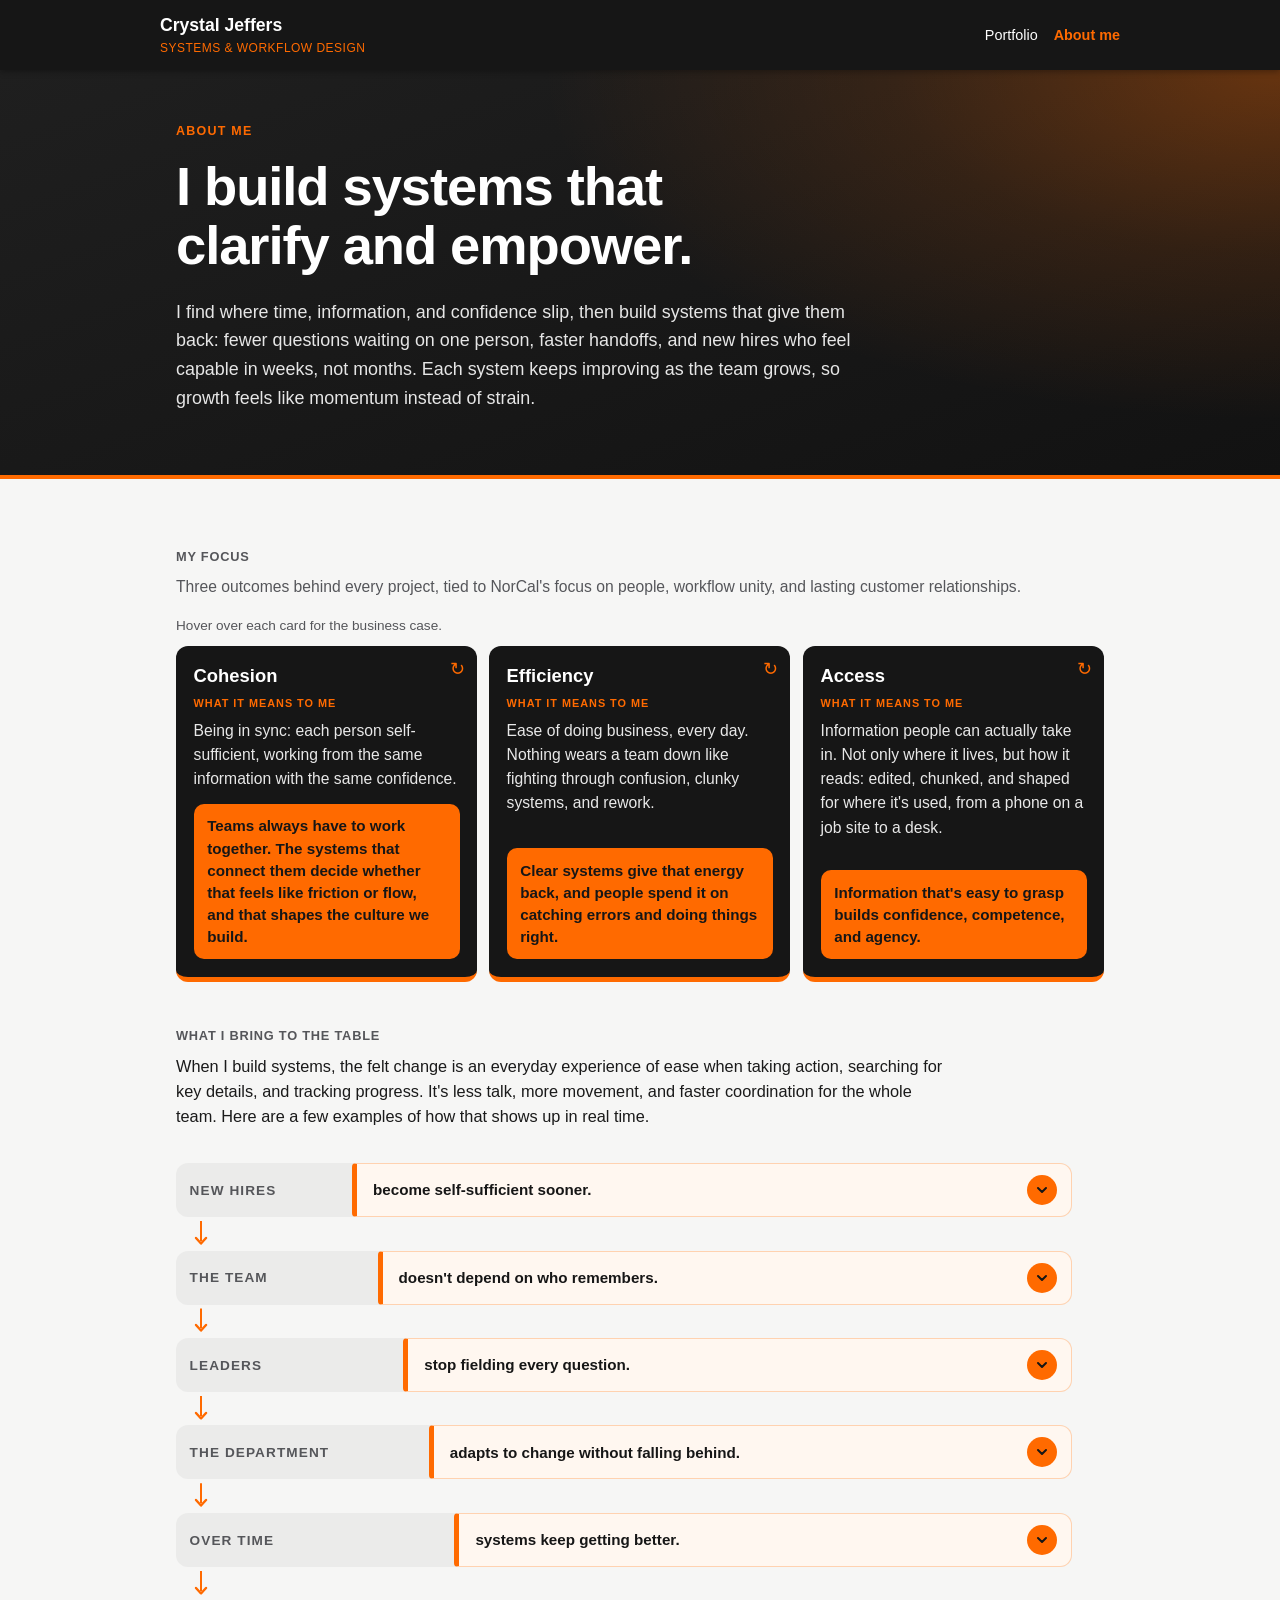
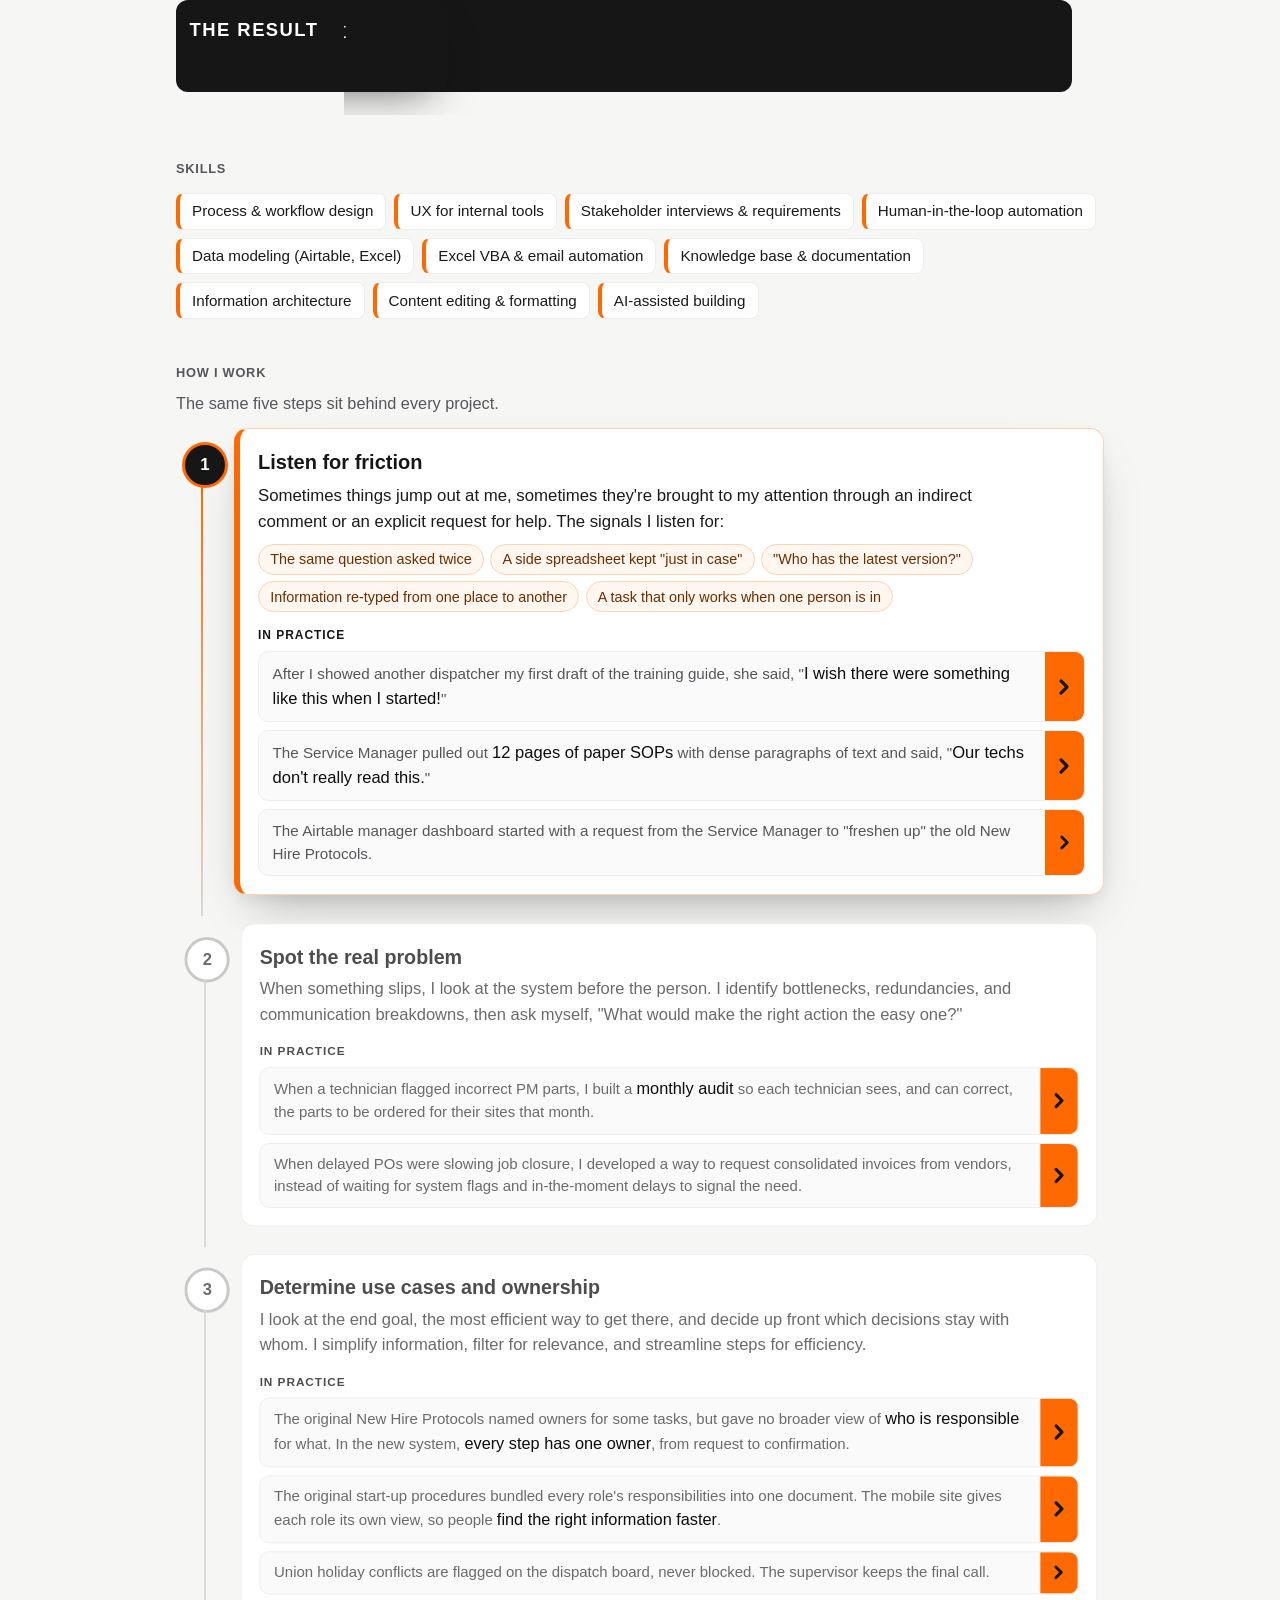
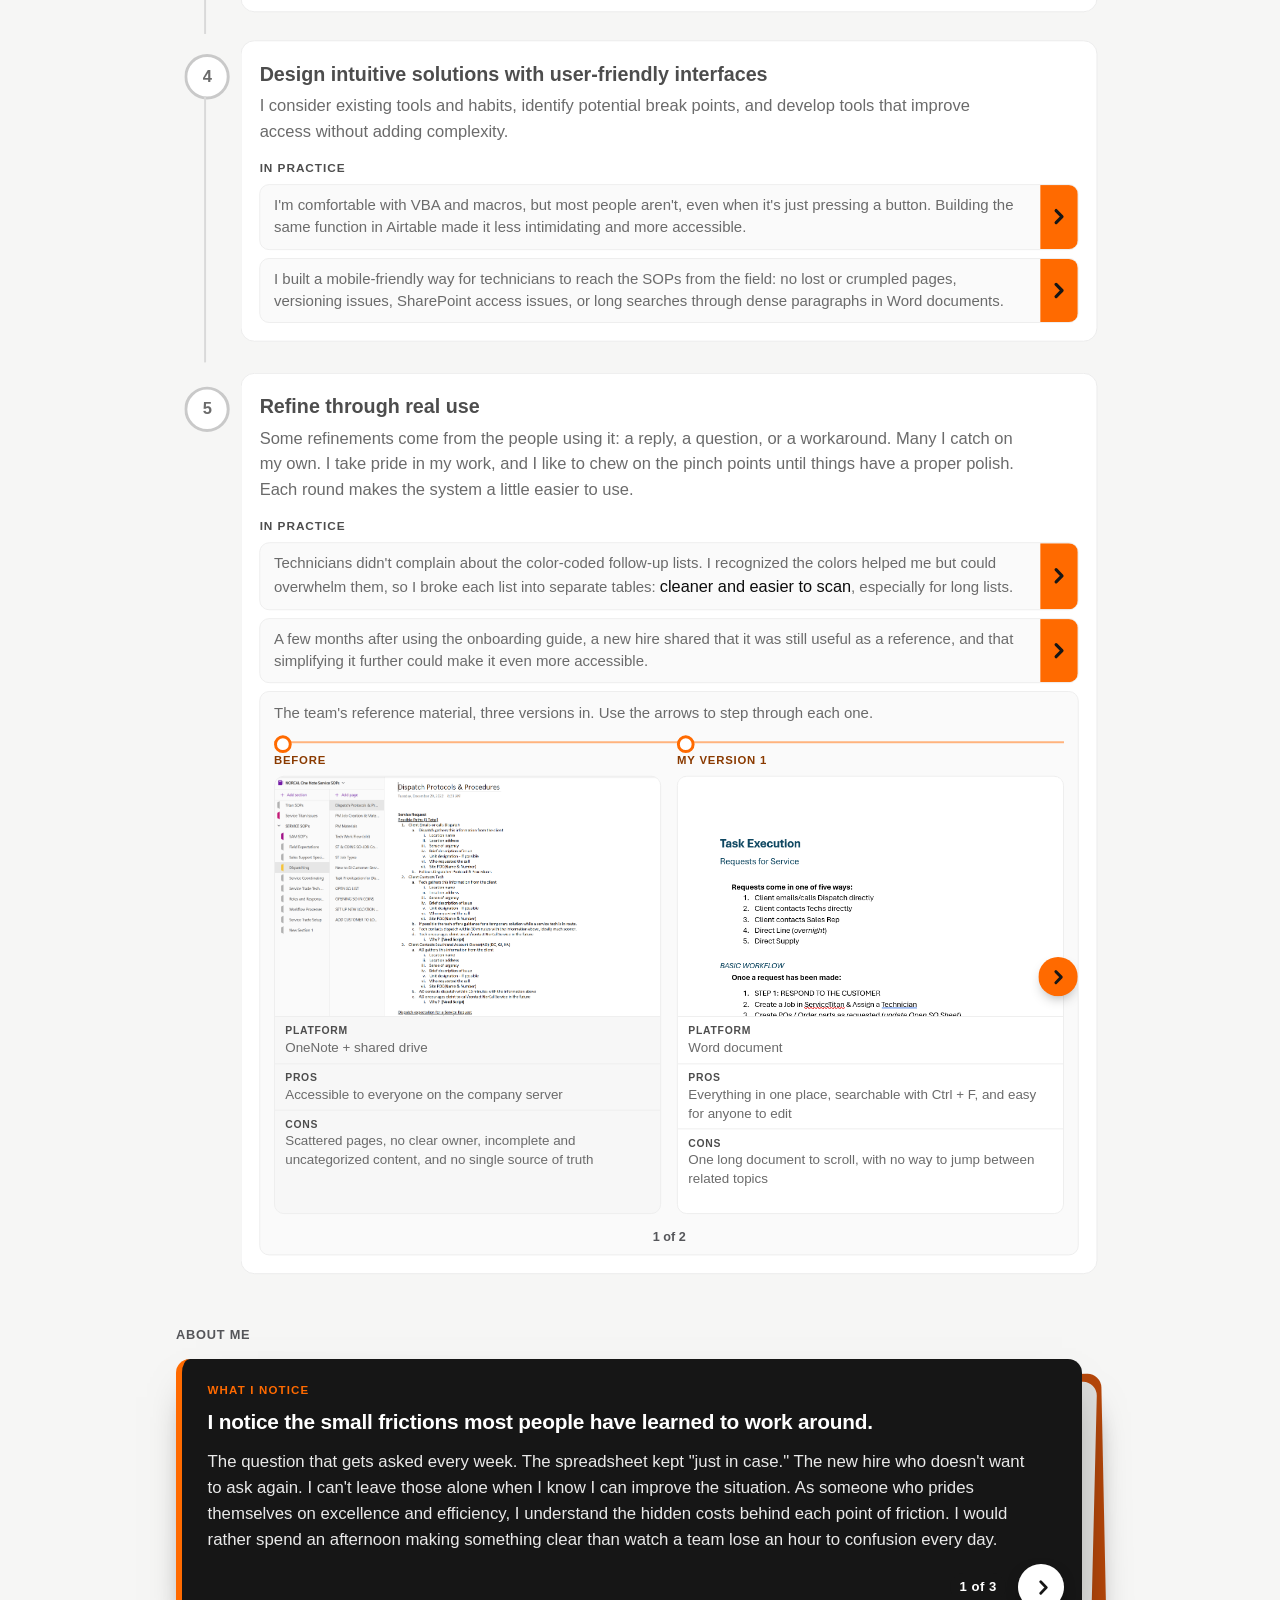
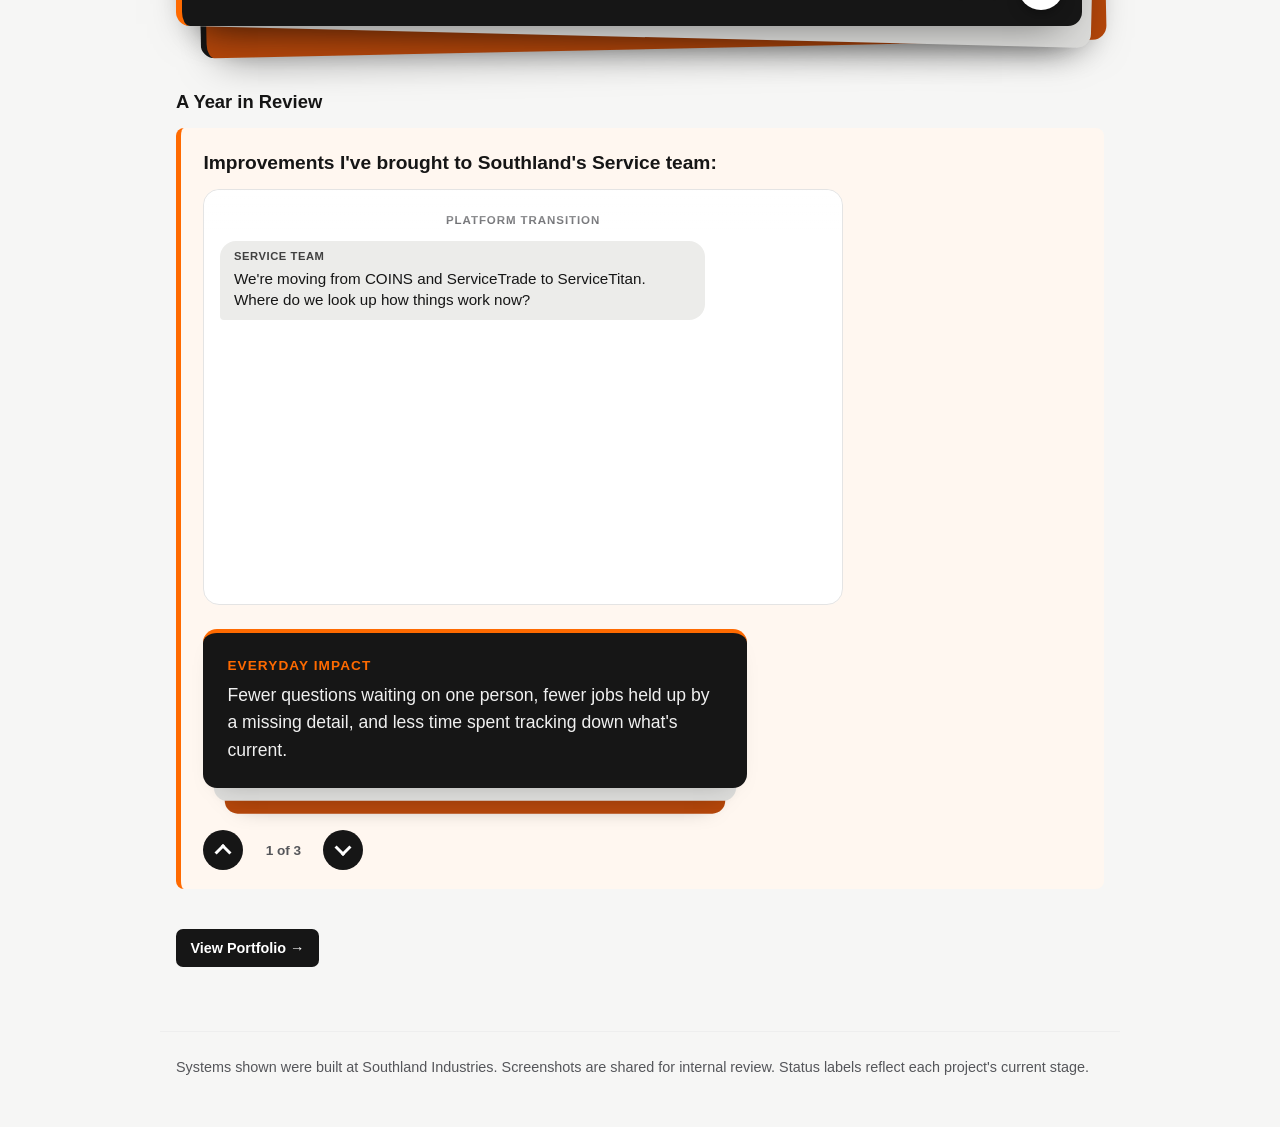
==== about.html @ 7cadb06c "Add files via upload" ====
<!DOCTYPE html>
<html lang="en">
<head>
<meta charset="UTF-8">
<meta name="robots" content="noindex, nofollow">
<meta name="viewport" content="width=device-width, initial-scale=1.0">
<title>About · Crystal Jeffers</title>
<meta name="description" content="Crystal Jeffers builds systems that clarify and empower: finding where time, information, and confidence slip, then developing and refining the fix.">
<link rel="stylesheet" href="assets/style.css?v=18">
<script>
  document.documentElement.classList.add("js");
  /* Set up the My Focus fly-in before first paint. Safety net: if anything
     goes wrong, the cards are revealed after 4 seconds regardless. */
  (function () {
    var calm = window.matchMedia && window.matchMedia("(prefers-reduced-motion: reduce)").matches;
    if (!("IntersectionObserver" in window) || calm) return;
    document.documentElement.classList.add("anim-ready");
    setTimeout(function () {
      var items = document.querySelectorAll(".pillars li, .ripple-result");
      for (var i = 0; i < items.length; i++) items[i].classList.add("flown");
    }, 4000);
  })();
</script>
</head>
<body>

<header class="sticky">
  <div class="top-row">
    <div>
      <h1><a class="home-link" href="index.html">Crystal Jeffers</a></h1>
      <span class="role-tag">Systems &amp; workflow design</span>
    </div>
    <nav aria-label="Site">
      <a href="index.html">Portfolio</a>
      <a href="about.html" aria-current="page">About me</a>
    </nav>
  </div>
</header>

<section class="hero-banner hero-short">
  <div class="hero-inner">
    <p class="kicker">About me</p>
    <h2>I build systems that clarify and empower.</h2>
    <p>I find where time, information, and confidence slip, then build systems that give them back: fewer questions waiting on one person, faster handoffs, and new hires who feel capable in weeks, not months. Each system keeps improving as the team grows, so growth feels like momentum instead of strain.</p>
  </div>
</section>

<!-- ===================== SECTION NAV (wide screens) =====================
     site.js marks the section in view with aria-current. -->
<nav class="side-nav" aria-label="On this page">
  <p class="side-nav-title">On this page</p>
  <ol>
    <li><a href="#focus">My Focus</a></li>
    <li><a href="#bring">What I Bring</a></li>
    <li><a href="#skills">Skills</a></li>
    <li><a href="#approach">How I Work</a></li>
    <li><a href="#about">About Me</a></li>
  </ol>
</nav>

<main>

  <!-- ===================== MY FOCUS: flip cards =====================
       Front: what the word means to me, with the second thought in an
       orange bubble. Back: the business case, with the returns as chips. -->
  <section class="page-section" id="focus" aria-labelledby="focus-label">
  <p class="section-label" id="focus-label">My Focus</p>
  <p class="section-intro intro-full">Three outcomes behind every project, tied to NorCal's focus on people, workflow unity, and lasting customer relationships.</p>
  <p class="flip-hint"><span class="hint-hover">Hover over each card for the business case.</span><span class="hint-touch">Tap each card for the business case.</span></p>
  <ul class="pillars">
    <li style="--i:0"><button type="button" class="flip" aria-pressed="false">
      <span class="flip-inner">
        <span class="face front"><strong>Cohesion</strong><span class="face-label">What it means to me</span><span class="face-text">Being in sync: each person self-sufficient, working from the same information with the same confidence.</span><span class="face-callout">Teams always have to work together. The systems that connect them decide whether that feels like friction or flow, and that shapes the culture we build.</span><span class="flip-cue" aria-hidden="true">&#8635;</span></span>
        <span class="face back"><span class="back-lead">With good cohesion&hellip;</span><span class="face-text">hand-offs land the first time. Jobs close with less follow-up, people trust the information they're handed, and leaders see status without chasing it.</span><span class="return-label">The return</span><span class="return-chips"><span>Fewer repeat visits</span><span>Faster close-out and billing</span><span>Teams that pull in the same direction</span></span></span>
      </span></button></li>
    <li style="--i:1"><button type="button" class="flip" aria-pressed="false">
      <span class="flip-inner">
        <span class="face front"><strong>Efficiency</strong><span class="face-label">What it means to me</span><span class="face-text">Ease of doing business, every day. Nothing wears a team down like fighting through confusion, clunky systems, and rework.</span><span class="face-callout">Clear systems give that energy back, and people spend it on catching errors and doing things right.</span><span class="flip-cue" aria-hidden="true">&#8635;</span></span>
        <span class="face back"><span class="back-lead">With good efficiency&hellip;</span><span class="face-text">people start the day with clear work instead of a search for it. The energy saved goes to spotting errors and fixing them when something looks off, before they turn into rework.</span><span class="return-label">The return</span><span class="return-chips"><span>Less rework</span><span>Lower cost per job</span><span>Capacity that grows faster than headcount</span></span></span>
      </span></button></li>
    <li style="--i:2"><button type="button" class="flip" aria-pressed="false">
      <span class="flip-inner">
        <span class="face front"><strong>Access</strong><span class="face-label">What it means to me</span><span class="face-text">Information people can actually take in. Not only where it lives, but how it reads: edited, chunked, and shaped for where it's used, from a phone on a job site to a desk.</span><span class="face-callout">Information that's easy to grasp builds confidence, competence, and agency.</span><span class="flip-cue" aria-hidden="true">&#8635;</span></span>
        <span class="face back"><span class="back-lead">With good access&hellip;</span><span class="face-text">people become self-sufficient sooner and stay longer. They know where to find the answers. Procedures and expectations are clear from day one, and knowledge stays with the company when people move roles.</span><span class="return-label">The return</span><span class="return-chips"><span>Shorter ramp-up</span><span>Less rework</span><span>A protected investment in every hire</span></span></span>
      </span></button></li>
  </ul>
  </section>

  <!-- ===================== WHAT I BRING: a ripple, top to bottom =====================
       Titles sit in a left column joined by straight arrows; the bubbles step
       to the right. "The result" drops in when it scrolls into view. -->
  <section class="page-section" id="bring" aria-labelledby="bring-label">
  <p class="section-label" id="bring-label">What I bring to the table</p>
  <p class="section-intro bring-intro">When I build systems, the felt change is an everyday experience of ease when taking action, searching for key details, and tracking progress. It's less talk, more movement, and faster coordination for the whole team. Here are a few examples of how that shows up in real time.</p>
  <ol class="ripple">
    <li style="--step:0">
      <span class="ripple-tag">New hires</span>
      <details class="bring-item">
        <summary><span>become self-sufficient sooner.</span></summary>
        <p>Guides and checklists introduce workflows through a natural progression with intuitive scaffolding, so new hires build confidence on their own instead of pulling experienced teammates off the job for every question.</p>
      </details>
    </li>
    <li style="--step:1">
      <span class="ripple-tag">The team</span>
      <details class="bring-item">
        <summary><span>doesn't depend on who remembers.</span></summary>
        <p>The process lives in the system, not in one person's head, so a vacation, a promotion, or a departure doesn't stall jobs or customer commitments.</p>
      </details>
    </li>
    <li style="--step:2">
      <span class="ripple-tag">Leaders</span>
      <details class="bring-item">
        <summary><span>stop fielding every question.</span></summary>
        <p>Status, next steps, and answers reach people before they have to ask, so managers spend their time on decisions, customers, and growth instead of chasing updates.</p>
      </details>
    </li>
    <li style="--step:3">
      <span class="ripple-tag">The department</span>
      <details class="bring-item">
        <summary><span>adapts to change without falling behind.</span></summary>
        <p>When a platform or process shifts, the documentation and tools shift with it, so the team keeps its footing through rollouts, departures, and additions.</p>
      </details>
    </li>
    <li style="--step:4">
      <span class="ripple-tag">Over time</span>
      <details class="bring-item">
        <summary><span>systems keep getting better.</span></summary>
        <p>I don't hand off and walk away. Each system is watched in use and refined from what people actually do with it, so it improves as the team grows.</p>
      </details>
    </li>
    <li class="ripple-last" style="--step:5">
      <span class="ripple-tag">The result</span>
      <div class="result-slot">
      <div class="ripple-result">
        <p>Departments can take on more work without being outpaced by coordination load.</p>
      </div>
      </div>
    </li>
  </ol>
  </section>

  <!-- ===================== SKILLS ===================== -->
  <section class="page-section" id="skills" aria-labelledby="skills-label">
  <p class="section-label" id="skills-label">Skills</p>
  <ul class="chips chips-live" aria-label="Skills">
    <li>Process &amp; workflow design</li>
    <li>UX for internal tools</li>
    <li>Stakeholder interviews &amp; requirements</li>
    <li>Human-in-the-loop automation</li>
    <li>Data modeling (Airtable, Excel)</li>
    <li>Excel VBA &amp; email automation</li>
    <li>Knowledge base &amp; documentation</li>
    <li>Information architecture</li>
    <li>Content editing &amp; formatting</li>
    <li>AI-assisted building</li>
  </ul>
  </section>

  <!-- ===================== HOW I WORK: five steps, in focus as you scroll =====================
       An "In practice" link bubble: <a class="proof-link"> with the text in
       a <span class="proof-text"> and the chevron tab in <span class="proof-go">.
       Words in <span class="tw"> are set slightly larger and darker. -->
  <section class="page-section" id="approach" aria-labelledby="approach-label">
  <p class="section-label" id="approach-label">How I work</p>
  <p class="section-intro">The same five steps sit behind every project.</p>
  <ol class="process">
    <li>
      <span class="step-name">Listen for friction</span>
      <p>Sometimes things jump out at me, sometimes they're brought to my attention through an indirect comment or an explicit request for help. The signals I listen for:</p>
      <ul class="signals">
        <li>The same question asked twice</li>
        <li>A side spreadsheet kept "just in case"</li>
        <li>"Who has the latest version?"</li>
        <li>Information re-typed from one place to another</li>
        <li>A task that only works when one person is in</li>
      </ul>
      <p class="proof-label">In practice</p>
      <ul class="proofs">
        <li><a class="proof-link" href="https://crystal-jeffers.github.io/dispatch-hub/" target="_blank" rel="noopener"><span class="proof-text">After I showed another dispatcher my first draft of the training guide, she said, "<span class="tw">I wish there were something like this when I started!</span>"</span><span class="proof-go"><span class="proof-go-label">Full Details</span><span class="proof-chev" aria-hidden="true"></span></span></a></li>
        <li><a class="proof-link" href="https://crystal-jeffers.github.io/start-up-procedures/" target="_blank" rel="noopener"><span class="proof-text">The Service Manager pulled out <span class="tw">12 pages of paper SOPs</span> with dense paragraphs of text and said, "<span class="tw">Our techs don't really read this.</span>"</span><span class="proof-go"><span class="proof-go-label">Full Details</span><span class="proof-chev" aria-hidden="true"></span></span></a></li>
        <li><a class="proof-link" href="https://crystal-jeffers.github.io/onboarding/" target="_blank" rel="noopener"><span class="proof-text">The Airtable manager dashboard started with a request from the Service Manager to "freshen up" the old New Hire Protocols.</span><span class="proof-go"><span class="proof-go-label">Full Details</span><span class="proof-chev" aria-hidden="true"></span></span></a></li>
      </ul>
    </li>
    <li>
      <span class="step-name">Spot the real problem</span>
      <p>When something slips, I look at the system before the person. I identify bottlenecks, redundancies, and communication breakdowns, then ask myself, "What would make the right action the easy one?"</p>
      <p class="proof-label">In practice</p>
      <ul class="proofs">
        <li><a class="proof-link" href="index.html#pm-parts"><span class="proof-text">When a technician flagged incorrect PM parts, I built a <span class="tw">monthly audit</span> so each technician sees, and can correct, the parts to be ordered for their sites that month.</span><span class="proof-go"><span class="proof-go-label">Full Details</span><span class="proof-chev" aria-hidden="true"></span></span></a></li>
        <li><a class="proof-link" href="index.html#database"><span class="proof-text">When delayed POs were slowing job closure, I developed a way to request consolidated invoices from vendors, instead of waiting for system flags and in-the-moment delays to signal the need.</span><span class="proof-go"><span class="proof-go-label">Full Details</span><span class="proof-chev" aria-hidden="true"></span></span></a></li>
      </ul>
    </li>
    <li>
      <span class="step-name">Determine use cases and ownership</span>
      <p>I look at the end goal, the most efficient way to get there, and decide up front which decisions stay with whom. I simplify information, filter for relevance, and streamline steps for efficiency.</p>
      <p class="proof-label">In practice</p>
      <ul class="proofs">
        <li><a class="proof-link" href="https://crystal-jeffers.github.io/onboarding/" target="_blank" rel="noopener"><span class="proof-text">The original New Hire Protocols named owners for some tasks, but gave no broader view of <span class="tw">who is responsible</span> for what. In the new system, <span class="tw">every step has one owner</span>, from request to confirmation.</span><span class="proof-go"><span class="proof-go-label">Full Details</span><span class="proof-chev" aria-hidden="true"></span></span></a></li>
        <li><a class="proof-link" href="https://crystal-jeffers.github.io/start-up-procedures/" target="_blank" rel="noopener"><span class="proof-text">The original start-up procedures bundled every role's responsibilities into one document. The mobile site gives each role its own view, so people <span class="tw">find the right information faster</span>.</span><span class="proof-go"><span class="proof-go-label">Full Details</span><span class="proof-chev" aria-hidden="true"></span></span></a></li>
        <li><a class="proof-link" href="https://crystal-jeffers.github.io/start-up-procedures/supervisor.html" target="_blank" rel="noopener"><span class="proof-text">Union holiday conflicts are flagged on the dispatch board, never blocked. The supervisor keeps the final call.</span><span class="proof-go"><span class="proof-go-label">Full Details</span><span class="proof-chev" aria-hidden="true"></span></span></a></li>
      </ul>
    </li>
    <li>
      <span class="step-name">Design intuitive solutions with user-friendly interfaces</span>
      <p>I consider existing tools and habits, identify potential break points, and develop tools that improve access without adding complexity.</p>
      <p class="proof-label">In practice</p>
      <ul class="proofs">
        <li><a class="proof-link" href="https://crystal-jeffers.github.io/onboarding/guide.html?role=manager&amp;file=guides%2Fmanager-workspace.md" target="_blank" rel="noopener"><span class="proof-text">I'm comfortable with VBA and macros, but most people aren't, even when it's just pressing a button. Building the same function in Airtable made it less intimidating and more accessible.</span><span class="proof-go"><span class="proof-go-label">Full Details</span><span class="proof-chev" aria-hidden="true"></span></span></a></li>
        <li><a class="proof-link" href="https://crystal-jeffers.github.io/start-up-procedures/" target="_blank" rel="noopener"><span class="proof-text">I built a mobile-friendly way for technicians to reach the SOPs from the field: no lost or crumpled pages, versioning issues, SharePoint access issues, or long searches through dense paragraphs in Word documents.</span><span class="proof-go"><span class="proof-go-label">Full Details</span><span class="proof-chev" aria-hidden="true"></span></span></a></li>
      </ul>
    </li>
    <li>
      <span class="step-name">Refine through real use</span>
      <p>Some refinements come from the people using it: a reply, a question, or a workaround. Many I catch on my own. I take pride in my work, and I like to chew on the pinch points until things have a proper polish. Each round makes the system a little easier to use.</p>
      <p class="proof-label">In practice</p>
      <ul class="proofs">
        <li><a class="proof-link" href="index.html#follow-ups"><span class="proof-text">Technicians didn't complain about the color-coded follow-up lists. I recognized the colors helped me but could overwhelm them, so I broke each list into separate tables: <span class="tw">cleaner and easier to scan</span>, especially for long lists.</span><span class="proof-go"><span class="proof-go-label">Full Details</span><span class="proof-chev" aria-hidden="true"></span></span></a></li>
        <li><a class="proof-link" href="https://crystal-jeffers.github.io/dispatch-hub/" target="_blank" rel="noopener"><span class="proof-text">A few months after using the onboarding guide, a new hire shared that it was still useful as a reference, and that simplifying it further could make it even more accessible.</span><span class="proof-go"><span class="proof-go-label">Full Details</span><span class="proof-chev" aria-hidden="true"></span></span></a></li>
        <li><div class="proof-link is-static versions-block"><div class="proof-text">The team's reference material, three versions in. Use the arrows to step through each one.
          <div class="ver-scroller">
          <ol class="versions" tabindex="0" aria-label="Versions of the team's reference material">
            <li class="ver ver-start">
              <span class="ver-name">Before</span>
              <span class="ver-card">
                <img class="ver-shot" src="assets/img/dispatch-onboarding/before-dispatch-protocols.png" alt="The earlier OneNote page of dispatch protocols" loading="lazy">
                <span class="ver-row"><b>Platform</b>OneNote + shared drive</span>
                <span class="ver-row"><b>Pros</b>Accessible to everyone on the company server</span>
                <span class="ver-row"><b>Cons</b>Scattered pages, no clear owner, incomplete and uncategorized content, and no single source of truth</span>
              </span>
            </li>
            <li class="ver">
              <span class="ver-name">My version 1</span>
              <span class="ver-card">
                <img class="ver-shot" src="assets/img/dispatch-onboarding/early/v1-requests.png" alt="Request handling page from the Word training guide" loading="lazy">
                <span class="ver-row"><b>Platform</b>Word document</span>
                <span class="ver-row"><b>Pros</b>Everything in one place, searchable with Ctrl&nbsp;+&nbsp;F, and easy for anyone to edit</span>
                <span class="ver-row"><b>Cons</b>One long document to scroll, with no way to jump between related topics</span>
              </span>
            </li>
            <li class="ver">
              <span class="ver-name">My version 2</span>
              <span class="ver-card">
                <img class="ver-shot" src="assets/img/dispatch-onboarding/early/v2-pm-workflow.png" alt="PM workflow process map from the PDF guide" loading="lazy">
                <span class="ver-row"><b>Platform</b>PDF with linked navigation</span>
                <span class="ver-row"><b>Pros</b>Click-through links between sections, so it works like a website</span>
                <span class="ver-row"><b>Cons</b>Every edit means updating the source and exporting again</span>
              </span>
            </li>
            <li class="ver ver-now">
              <span class="ver-name">My version 3</span>
              <span class="ver-card">
                <img class="ver-shot" src="assets/img/dispatch-onboarding/05-job-completion-checklist.png" alt="The Hub's Job Completion Checklist with items ticked off" loading="lazy">
                <span class="ver-row"><b>Platform</b>A GitHub website, the Dispatch Hub</span>
                <span class="ver-row"><b>Pros</b>Search, checklists, a self-check quiz, and easy navigation on any device. Anyone can edit a page in plain text, with a built-in writing guide.</span>
                <span class="ver-row"><b>Cons</b>Because the site is public, sensitive details live in SharePoint, one click away behind a Southland login</span>
              </span>
            </li>
          </ol>
          </div></div></div></li>
      </ul>
    </li>
  </ol>
  </section>

  <!-- ===================== ABOUT ME, then my work at Southland ===================== -->
  <section class="page-section" id="about" aria-labelledby="about-label">
  <p class="section-label" id="about-label">About me</p>
  <div class="about-me about-deck">
    <div class="deck-cards">
      <div class="deck-card">
        <p class="deck-kicker">What I notice</p>
        <p class="about-me-lead">I notice the small frictions most people have learned to work around.</p>
        <p>The question that gets asked every week. The spreadsheet kept "just in case." The new hire who doesn't want to ask again. I can't leave those alone when I know I can improve the situation. As someone who prides themselves on excellence and efficiency, I understand the hidden costs behind each point of friction. I would rather spend an afternoon making something clear than watch a team lose an hour to confusion every day.</p>
      </div>
      <div class="deck-card">
        <p class="deck-kicker">How I work</p>
        <p class="about-me-lead">I start by listening for friction, use clues to uncover the root cause, then develop iterative solutions to resolve the issue for good.</p>
        <p>I design for the person on the other end of the system, and I keep refining long after something is "good enough," because I take pride in a proper polish. I learn whatever the problem needs, whether that's a database, a macro, or a website, and I'm comfortable using AI tools to get there faster.</p>
      </div>
      <div class="deck-card">
        <p class="deck-kicker">What I believe</p>
        <p class="about-me-lead">Confidence is built on clarity and certainty.</p>
        <p>When people know what to do and where to find the answer, they are empowered to act faster, make fewer mistakes, and take ownership over their piece of the pie. That's what I bring to a team: curiosity, thoughtfulness, and the tenacity to take an idea from "would be nice" all the way into everyday use.</p>
      </div>
    </div>
  </div>

  <h3 class="about-sub">A Year in Review</h3>
  <div class="about about-strong">
    <p class="about-lead">Improvements I've brought to Southland's Service team:</p>
    <div class="thread" aria-label="How the year's improvements came about, as a conversation">
      <ol class="thread-list">
        <li class="msg-topic">Platform transition</li>
        <li class="msg msg-in"><span class="msg-who">Service team</span>We're moving from COINS and ServiceTrade to ServiceTitan. Where do we look up how things work now?</li>
        <li class="msg msg-out"><span class="msg-who">Crystal</span>Which steps change first, and who needs them?</li>
        <li class="msg msg-out"><span class="msg-who">Crystal</span>I'll write it up as we learn it: Active articles for today, and an archive for older jobs.</li>
        <li class="msg msg-in"><span class="msg-who">Director</span>Wow, this is great! Can you update this through the ServiceTitan rollout?</li>
        <li class="msg-topic">Onboarding</li>
        <li class="msg msg-in"><span class="msg-who">Service Business Supervisor</span>Plan on about three months to onboard a new dispatcher.</li>
        <li class="msg msg-out"><span class="msg-who">Crystal</span>What does a new hire need in week one, and what can wait until week three?</li>
        <li class="msg msg-out"><span class="msg-who">Crystal</span>Here's a week-by-week path, with checklists and a self-check.</li>
        <li class="msg msg-in"><span class="msg-who">New dispatcher</span>Three weeks in, and I feel confident and supported.</li>
        <li class="msg-topic">Start-up procedures</li>
        <li class="msg msg-in"><span class="msg-who">Technician</span>The SOPs are a long Word doc. It's hard to find my step from a job site.</li>
        <li class="msg msg-out"><span class="msg-who">Crystal</span>Which steps do you need on site, and which role does them?</li>
        <li class="msg msg-out"><span class="msg-who">Crystal</span>Each role now has its own view, right on your phone.</li>
        <li class="msg-topic">Dispatch board</li>
        <li class="msg msg-in"><span class="msg-who">Superintendent</span>Who's out this week, and is there a union holiday?</li>
        <li class="msg msg-out"><span class="msg-who">Crystal</span>The dispatch board now shows who's out, and flags union holidays before you book.</li>
        <li class="msg-topic">Job follow-ups</li>
        <li class="msg msg-in"><span class="msg-who">Dispatcher</span>Open jobs are stuck waiting on notes and return visits.</li>
        <li class="msg msg-out"><span class="msg-who">Crystal</span>What does each technician need to see to close a job out?</li>
        <li class="msg msg-out"><span class="msg-who">Crystal</span>Each technician gets one email with only their open jobs, grouped by what each one needs.</li>
        <li class="msg msg-in"><span class="msg-who">Technician</span>I appreciate this. Thank you!!!</li>
      </ol>
    </div>
    <div class="about-why why-deck">
      <div>
        <h3>Everyday Impact</h3>
        <p>Fewer questions waiting on one person, fewer jobs held up by a missing detail, and less time spent tracking down what's current.</p>
      </div>
      <div>
        <h3>Operational Relevance</h3>
        <p>Work keeps moving when people are out, change lands without stalling jobs, and capacity grows without the coordination load growing with it.</p>
      </div>
      <div>
        <h3>Organizational Excellence</h3>
        <p>Knowledge stays with the company, new hires grow into their roles with confidence, and departments work from the same page.</p>
      </div>
    </div>
  </div>
  </section>

  <p class="page-next"><a class="btn btn-dark" href="index.html">View Portfolio &rarr;</a></p>

</main>

<footer>
  Systems shown were built at Southland Industries. Screenshots are shared for internal review. Status labels reflect each project's current stage.
</footer>

<script src="assets/site.js?v=12" defer></script>
</body>
</html>
---- assets/style.css ----
/* Portfolio landing page. Same palette and type as the Start-Up SOP and
   Employee Lifecycle sites, so all three read as one body of work.

   COLOR SCHEME: change these values to re-theme the whole page. */
:root {
  --color-black: #161616;
  --color-grey: #55565a;
  --color-grey-light: #eeeeee;
  --color-orange: #ff6a00;
  --color-orange-tint: #fff7f0;
  --color-accent-off: #c9c9c9;   /* left edge of cards not in focus */
  --ink: #1a1a1a;                /* body text */
  --ink-dim: #6b6b6b;            /* text on cards not in focus (still AA contrast) */
  --lede: #5e5e5e;               /* card description (6.5:1 on white) */
  --lede-dim: #767676;           /* card description, card not in focus (4.5:1, AA) */
}

* { box-sizing: border-box; }

html { scroll-behavior: smooth; }

body {
  margin: 0;
  font-family: -apple-system, BlinkMacSystemFont, "Segoe UI", Roboto, sans-serif;
  font-size: 1rem;
  line-height: 1.55;
  color: var(--ink);
  background: #f6f6f5;
}

a { color: var(--color-orange); }
a:focus-visible, button:focus-visible, summary:focus-visible, [tabindex]:focus-visible {
  outline: 2px solid var(--color-orange);
  outline-offset: 2px;
}

/* ---------- Sticky header ---------- */
header.sticky {
  position: sticky;
  top: 0;
  z-index: 50;
  background: var(--color-black);
  color: #fff;
  padding: 0.75rem 1rem;
  box-shadow: 0 2px 6px rgba(0,0,0,0.3);
}
header.sticky .top-row {
  display: flex;
  align-items: center;
  justify-content: space-between;
  gap: 1rem;
  max-width: 960px;
  margin: 0 auto;
}
header.sticky h1 { font-size: 1.1rem; margin: 0; }
header.sticky .role-tag {
  display: block;
  font-size: 0.75rem;
  text-transform: uppercase;
  letter-spacing: 0.04em;
  color: var(--color-orange);
}
header.sticky nav { display: flex; gap: 1rem; flex-wrap: wrap; }
header.sticky nav a { color: #fff; text-decoration: none; font-size: 0.9rem; }
header.sticky nav a:hover { color: var(--color-orange); }
header.sticky nav a[aria-current="page"] { color: var(--color-orange); font-weight: 700; }
header.sticky .home-link { color: #fff; text-decoration: none; }
@media (max-width: 560px) { header.sticky nav { gap: 0.75rem; } header.sticky nav a { font-size: 0.85rem; } }

/* ---------- Page ---------- */
main {
  max-width: 960px;
  margin: 0 auto;
  padding: 1.5rem 1rem 4rem;
}
main h2, main h3 { color: var(--color-black); scroll-margin-top: 80px; }
main p, main li { font-size: 1.05rem; }
img { max-width: 100%; height: auto; }

.section-label {
  font-size: 0.8rem;
  font-weight: 700;
  text-transform: uppercase;
  letter-spacing: 0.06em;
  color: var(--color-grey);
  margin: 2.75rem 0 0.9rem;
  scroll-margin-top: 80px;
}

/* ---------- Hero banner (full width, below the header) ---------- */
.hero-banner {
  position: relative;
  overflow: hidden;
  background:
    radial-gradient(ellipse 80% 120% at 100% 0%, rgba(255,106,0,0.34), rgba(255,106,0,0.12) 38%, transparent 72%),
    linear-gradient(160deg, #1f1f1f 0%, #121212 100%);
  color: #fff;
  border-bottom: 4px solid var(--color-orange);
}
.hero-inner {
  max-width: 960px;
  margin: 0 auto;
  padding: 4.5rem 1rem 4rem;
}
.hero-banner .kicker {
  margin: 0 0 1rem;
  font-size: 0.78rem;
  font-weight: 700;
  text-transform: uppercase;
  letter-spacing: 0.1em;
  color: var(--color-orange);
}
.hero-banner h2 {
  max-width: 21ch;
  margin: 0 0 1.4rem;
  font-size: clamp(2.1rem, 5.2vw, 3.4rem);
  line-height: 1.08;
  letter-spacing: -0.02em;
  color: #fff;
}
.hero-banner p { max-width: 44rem; margin: 0 0 0.9rem; font-size: 1.12rem; line-height: 1.6; color: #e6e6e6; }
.hero-banner p.hero-sub { color: #b4b4b4; font-size: 1.02rem; margin-bottom: 0; }
.hero-banner .hero-link { color: var(--color-orange); font-weight: 700; text-decoration: none; white-space: nowrap; }
.hero-banner .hero-link:hover { text-decoration: underline; }
.hero-short .hero-inner { padding: 3.25rem 1rem 3rem; }
@media (max-width: 560px) { .hero-inner { padding: 3rem 1rem 2.75rem; } }

.section-intro { margin: -0.4rem 0 1rem; max-width: 46rem; color: var(--color-grey); font-size: 1.02rem; }
.section-intro.intro-full { max-width: none; font-size: 0.98rem; }
.page-section { scroll-margin-top: 80px; }

.cta-row { display: flex; flex-wrap: wrap; gap: 0.6rem; margin-top: 1.25rem; }
.btn {
  display: inline-flex;
  align-items: center;
  min-height: 38px;
  padding: 0.4rem 0.9rem;
  border-radius: 7px;
  font-weight: 700;
  font-size: 0.9rem;
  text-decoration: none;
}
.btn-dark { background: var(--color-black); color: #fff; }
.btn-dark:hover { background: #333; }
.btn-light { background: #fff; color: var(--color-black); border: 1px solid #c4c4c4; }
.btn-light:hover { border-color: var(--color-orange); }

/* ---------- What I bring to the table: a ripple, top to bottom ----------
   Titles sit in a left column, joined by straight down arrows. Each bubble
   steps a little further right than the one before (wide screens), and
   "The result" drops in when it scrolls into view. */
.bring-intro { max-width: 48rem; color: var(--ink); margin-bottom: 2.1rem; }
.ripple { list-style: none; margin: 1.1rem 0 0; padding: 0; max-width: 56rem; }
.ripple > li { position: relative; display: grid; grid-template-columns: 1fr; gap: 0.3rem; padding-bottom: 2rem; }
.ripple > li:not(.ripple-last)::after {
  content: "";
  position: absolute;
  left: 0.3rem;
  bottom: 0.3rem;
  width: 14px;
  height: 1.45rem;
  background: url("data:image/svg+xml,%3Csvg xmlns='http://www.w3.org/2000/svg' viewBox='0 0 14 24'%3E%3Cpath d='M7 1v20M2 16l5 6 5-6' fill='none' stroke='%23ff6a00' stroke-width='2.4' stroke-linecap='round' stroke-linejoin='round'/%3E%3C/svg%3E") center / contain no-repeat;
}
.ripple-tag {
  position: relative;
  justify-self: start;
  white-space: nowrap;
  font-size: 0.85rem;
  font-weight: 700;
  text-transform: uppercase;
  letter-spacing: 0.08em;
  color: var(--color-grey);
  background: #ebebea;
  border-radius: 8px;
  padding: 0.3rem 0.7rem;
}
.ripple-last .ripple-tag { color: var(--color-black); }
@media (min-width: 700px) {
  .ripple > li { grid-template-columns: 10rem 1fr; gap: 0 1rem; padding-bottom: 0; align-items: start; }
  .ripple > li:not(.ripple-last)::after { display: none; }
  .ripple-tag {
    align-self: stretch;
    justify-self: stretch;
    background: none;
    border-radius: 0;
    position: relative;
    z-index: 1;
    display: flex;
    flex-direction: column;
    align-items: flex-start;
    padding: 1.05rem 0 0 0.85rem;
  }
  /* a light grey band ties each title to its bubble */
  .ripple > li::before {
    content: "";
    position: absolute;
    left: 0;
    right: 0;
    top: 0;
    height: 54px;
    border-radius: 12px;
    background: #ebebea;
    z-index: 0;
  }
  .ripple > li.ripple-last::before { height: auto; bottom: 1.4rem; }
  .ripple > li > .bring-item,
  .ripple > li > .ripple-result { position: relative; z-index: 1; }
  /* the arrow runs from under this title down to the next one */
  .ripple > li:not(.ripple-last) .ripple-tag::after {
    content: "";
    flex: 1;
    width: 14px;
    min-height: 1.5rem;
    margin: 1.25rem 0 0.35rem 0.3rem;
    background:
      url("data:image/svg+xml,%3Csvg xmlns='http://www.w3.org/2000/svg' viewBox='0 0 14 9'%3E%3Cpath d='M2 2l5 5.5L12 2' fill='none' stroke='%23ff6a00' stroke-width='2.4' stroke-linecap='round' stroke-linejoin='round'/%3E%3C/svg%3E") bottom center / 14px 9px no-repeat,
      linear-gradient(var(--color-orange), var(--color-orange)) top center / 2.4px calc(100% - 4px) no-repeat;
  }
  .ripple > li > .bring-item { margin: 0 0 1.4rem calc(var(--step, 0) * 1.6rem); }
  .ripple .ripple-tag .ripple-cover { inset: 0 auto auto 0; width: calc(100% + 1rem + var(--step, 0) * 1.6rem); height: 54px; border-radius: 12px; }
  .ripple > li > .ripple-result { margin: 0 0 1.4rem; justify-self: end; }
}
.ripple-result {
  position: relative;
  max-width: 35rem;
  background: var(--color-black);
  border-left: 8px solid var(--color-orange);
  border-radius: 14px;
  padding: 1rem 1.3rem 1.1rem;
  box-shadow: 0 18px 40px -18px rgba(0,0,0,0.45);
}
.ripple-result p { margin: 0; color: #fff; font-size: clamp(1.2rem, 2.3vw, 1.4rem); font-weight: 400; line-height: 1.3; letter-spacing: -0.01em; text-wrap: balance; }
@keyframes drop-in {
  from { opacity: 0; transform: translateY(-34px) scale(0.98); }
  to   { opacity: 1; transform: none; }
}
.anim-ready .ripple-result { opacity: 0; }
.anim-ready .ripple-result.flown { opacity: 1; animation: drop-in 0.8s cubic-bezier(0.2, 0.75, 0.25, 1.05) both; }

/* What I bring: an orange bar covers each title, then slides right (under
   the bubble) as the row scrolls into view. The arrows then drop down.
   site.js adds the covers and the .revealed class. */
.ripple-cover {
  position: absolute;
  inset: 0;
  z-index: 2;
  border-radius: 8px;
  background: var(--color-orange);
  pointer-events: none;
  transition: transform 0.75s cubic-bezier(0.65, 0, 0.25, 1), opacity 0.35s ease 0.45s;
}
.revealed .ripple-cover { transform: translateX(calc(100% + 2rem)); opacity: 0; }
.ripple.drop-ready > li:not(.ripple-last)::after,
.ripple.drop-ready > li:not(.ripple-last) .ripple-tag::after {
  clip-path: inset(0 0 100% 0);
  transition: clip-path 0.7s cubic-bezier(0.3, 0.6, 0.3, 1) 0.4s;
}
.ripple.drop-ready > li.revealed:not(.ripple-last)::after,
.ripple.drop-ready > li.revealed:not(.ripple-last) .ripple-tag::after { clip-path: inset(0 0 0 0); }

/* ---------- What I bring to the table: expanding bubbles ---------- */
.bring-stack { display: grid; gap: 0.6rem; max-width: 46rem; }
.bring-item {
  background: var(--color-orange-tint);
  border: 1px solid #ffd2b0;
  border-left: 5px solid var(--color-orange);
  border-radius: 12px;
  transition: background-color 0.15s ease;
}
.bring-item:hover, .bring-item[open] { background: #ffefe2; }
.bring-item > summary {
  cursor: pointer;
  list-style: none;
  display: flex;
  align-items: center;
  justify-content: space-between;
  gap: 1rem;
  min-height: 52px;
  padding: 0.6rem 0.85rem 0.6rem 1rem;
  font-weight: 700;
  font-size: 0.95rem;
  color: var(--color-black);
}
.bring-item > summary::-webkit-details-marker { display: none; }
.bring-item > summary::after {
  content: "";
  flex: 0 0 auto;
  width: 30px;
  height: 30px;
  border-radius: 50%;
  background: var(--color-orange) url("data:image/svg+xml,%3Csvg xmlns='http://www.w3.org/2000/svg' viewBox='0 0 16 16'%3E%3Cpath d='M4 6l4 4 4-4' fill='none' stroke='%23161616' stroke-width='2' stroke-linecap='round' stroke-linejoin='round'/%3E%3C/svg%3E") center / 16px no-repeat;
  transition: transform 0.25s ease;
}
.bring-item[open] > summary::after { transform: rotate(180deg); }
.bring-item > p { margin: 0; padding: 0 1rem 0.9rem; color: var(--color-grey); font-size: 0.93rem; }
.bring-item[open] > p { animation: drawer-in 0.3s ease both; }
.bring-close { margin: 1rem 0 0; max-width: 46rem; font-weight: 700; color: var(--color-black); }

/* ---------- My Focus: three flip cards ----------
   Hover (mouse) or tap / Enter (touch, keyboard) turns a card over to its
   business case. Both faces share one grid cell, so the card is always as
   tall as its longer side. Reduced motion: a cross-fade, no rotation. */
.flip-hint { margin: 0 0 0.6rem; font-size: 0.85rem; color: var(--color-grey); }
.flip-hint .hint-touch { display: none; }
@media (hover: none) { .flip-hint .hint-hover { display: none; } .flip-hint .hint-touch { display: inline; } }
.pillars { display: grid; grid-template-columns: 1fr; gap: 0.75rem; padding: 0; margin: 0; list-style: none; }
@media (min-width: 640px) { .pillars { grid-template-columns: repeat(3, 1fr); } }
.pillars li { display: flex; }
.flip {
  flex: 1;
  display: block;
  margin: 0;
  padding: 0;
  border: 0;
  background: none;
  font: inherit;
  color: inherit;
  text-align: left;
  cursor: pointer;
  perspective: 1200px;
  border-radius: 12px;
}
.flip-inner {
  display: grid;
  height: 100%;
  transform-style: preserve-3d;
  transition: transform 0.75s cubic-bezier(0.3, 0.7, 0.2, 1);
}
.flip.flipped .flip-inner { transform: rotateY(180deg); }
@media (hover: hover) and (pointer: fine) {
  .flip:hover .flip-inner { transform: rotateY(180deg); }
}
.face {
  grid-area: 1 / 1;
  display: flex;
  flex-direction: column;
  position: relative;
  border-radius: 12px;
  padding: 1rem 1.1rem 1.15rem;
  -webkit-backface-visibility: hidden;
  backface-visibility: hidden;
}
.face.front { background: var(--color-black); color: #fff; border-bottom: 5px solid var(--color-orange); }
/* Back: #c45100 keeps white text at 4.6:1 (AA); brand orange would be 2.9:1 */
.face.back { background: #c45100; color: #fff; border-bottom: 5px solid var(--color-black); transform: rotateY(180deg); }
.face strong { display: block; font-size: 1.15rem; margin-bottom: 0.25rem; color: #fff; }
.face .face-text { display: block; font-size: 0.98rem; }
.face.front .face-text { opacity: 0.9; margin-bottom: 0.8rem; }
.face-callout {
  display: block;
  margin-top: auto;
  padding: 0.7rem 0.85rem;
  border-radius: 10px;
  background: var(--color-orange);
  color: var(--color-black);
  font-size: 0.95rem;
  font-weight: 600;
  line-height: 1.45;
}
.face-label {
  display: block;
  margin: 0 0 0.45rem;
  font-size: 0.68rem;
  font-weight: 700;
  text-transform: uppercase;
  letter-spacing: 0.09em;
  color: var(--color-orange);
}
.flip-cue { position: absolute; right: 0.8rem; top: 0.65rem; color: var(--color-orange); font-size: 1.1rem; }
.back-lead { display: block; font-weight: 800; font-size: 1.05rem; margin-bottom: 0.25rem; white-space: nowrap; }
.return-label {
  display: block;
  margin: auto 0 0.45rem;
  font-size: 0.68rem;
  font-weight: 700;
  text-transform: uppercase;
  letter-spacing: 0.09em;
  color: #fff;
}
.return-chips { display: flex; flex-wrap: wrap; gap: 0.35rem; }
.return-chips > span {
  display: inline-block;
  background: #fff;
  color: var(--color-black);
  border-left: 4px solid var(--color-black);
  border-radius: 6px;
  padding: 0.2rem 0.55rem;
  font-size: 0.85rem;
  font-weight: 600;
  line-height: 1.35;
}
.face.back .face-text { margin-bottom: 0.8rem; }

/* ---------- Skill chips ---------- */
.chips-live li { transition: background-color 0.2s ease, color 0.2s ease, transform 0.2s ease, box-shadow 0.2s ease, border-color 0.2s ease; cursor: default; }
@media (hover: hover) and (pointer: fine) {
  .chips-live li:hover {
    background: var(--color-black);
    color: #fff;
    border-color: var(--color-black);
    border-left-color: var(--color-orange);
    transform: translateY(-3px);
    box-shadow: 0 8px 16px -8px rgba(0,0,0,0.45);
  }
}
.chips { display: flex; flex-wrap: wrap; gap: 0.5rem; padding: 0; margin: 0; list-style: none; }
.chips li {
  background: #fff;
  border: 1px solid var(--color-grey-light);
  border-left: 4px solid var(--color-orange);
  border-radius: 8px;
  padding: 0.35rem 0.75rem;
  font-size: 0.95rem;
}

/* =========================================================================
   PROJECT CARDS
   Default (no script): every card has a shadow and an orange edge, and the
   first card sits highest. With site.js, the card in focus stands up and
   the rest settle back and dim slightly. Nothing is ever hidden.
   ========================================================================= */
.project {
  --card-ink: var(--ink);
  --card-ink-strong: var(--color-black);
  position: relative;
  background: #fff;
  border: 1px solid #e4e4e4;
  border-left: 6px solid var(--color-orange);
  border-radius: 14px;
  padding: 1.5rem 1.5rem 1.5rem 1.6rem;
  margin-bottom: 2rem;
  color: var(--card-ink);
  box-shadow: 0 4px 14px rgba(0,0,0,0.07), 0 1px 3px rgba(0,0,0,0.05);
}
.project:first-of-type {
  box-shadow: 0 18px 40px -14px rgba(0,0,0,0.25), 0 4px 12px rgba(0,0,0,0.06);
}

/* Focus mode (added by site.js) */
.focus-ready .project {
  border-left-color: var(--color-accent-off);
  box-shadow: 0 2px 8px rgba(0,0,0,0.06), 0 1px 2px rgba(0,0,0,0.04);
  transform: translateY(4px) scale(0.993);
  transition:
    transform 0.5s cubic-bezier(0.2, 0.7, 0.2, 1),
    box-shadow 0.5s cubic-bezier(0.2, 0.7, 0.2, 1),
    border-color 0.35s ease,
    color 0.35s ease;
}
.focus-ready .project:not(.is-active) {
  --lede: var(--lede-dim);
  --card-ink: var(--ink-dim);
  --card-ink-strong: #4d4d4d;
}
/* Hovering or tabbing into a resting card brings its text back to full strength */
.focus-ready .project:not(.is-active):hover,
.focus-ready .project:not(.is-active):focus-within {
  --lede: #5e5e5e;
  --card-ink: var(--ink);
  --card-ink-strong: var(--color-black);
}
.focus-ready .project.is-active {
  z-index: 2;
  border-left-color: var(--color-orange);
  transform: translateY(-6px);
  box-shadow: 0 24px 48px -16px rgba(0,0,0,0.3), 0 6px 16px rgba(0,0,0,0.08);
}

/* Card top: text left, one image right; image on top on phones */
.card-top { display: grid; grid-template-columns: 1fr; gap: 1rem; }
.card-media { order: -1; }
@media (min-width: 760px) {
  .card-top { grid-template-columns: minmax(0, 1.05fr) minmax(0, 1fr); gap: 1.5rem; align-items: start; }
  .card-media { order: 0; }
}
.card-text { min-width: 0; }

.project-head { display: flex; flex-wrap: wrap; align-items: baseline; justify-content: space-between; gap: 0.5rem; }
.project h3 { font-size: 1.72rem; line-height: 1.2; margin: 0; color: var(--card-ink-strong); transition: color 0.35s ease; }
.project .improves {
  margin: 0.3rem 0 0;
  font-size: 0.68rem;
  font-weight: 600;
  text-transform: uppercase;
  letter-spacing: 0.09em;
  color: #a6a6a6;
}
.project .lede,
.card-panel p {
  text-align: left;
}
.project .lede {
  font-size: 0.97rem;
  font-weight: 400;
  line-height: 1.55;
  color: var(--lede);
  margin: 1rem 0 1.5rem;
  transition: color 0.35s ease;
}
.status-row { margin: 0.5rem 0 0; line-height: 1; }
.meta-row { display: flex; flex-wrap: wrap; align-items: center; gap: 0.5rem 0.75rem; margin: 0.5rem 0 0; }
.meta-row .improves { margin: 0; }
.project-links { display: flex; flex-wrap: wrap; gap: 0.5rem; }

.card-media {
  margin: 0;
  aspect-ratio: 16 / 10;
  border: 1px solid #dedede;
  border-radius: 10px;
  overflow: hidden;
  background: #f1f1f1;
}
.card-media img {
  display: block;
  width: 100%;
  height: 100%;
  object-fit: cover;
  object-position: top left;
}
.card-media.placeholder {
  display: flex;
  align-items: center;
  justify-content: center;
  border: 2px dashed #d0d0d0;
  background: repeating-linear-gradient(135deg, #f6f6f6 0 12px, #f1f1f1 12px 24px);
}
.placeholder-inner { text-align: center; color: var(--color-grey); }
.placeholder-inner strong { display: block; color: var(--card-ink-strong); }
.placeholder-inner span { font-size: 0.9rem; }

.status-pill {
  display: inline-block;
  background: var(--color-orange-tint);
  border: 1px solid var(--color-orange);
  color: #8a3a00;
  border-radius: 999px;
  padding: 0.15rem 0.65rem;
  font-size: 0.8rem;
  font-weight: 600;
  white-space: nowrap;
}
.status-pill.live { background: #eef7ee; border-color: #3c8d3c; color: #1f5a1f; }
.status-pill.done { background: #f1f1f1; border-color: #9a9a9a; color: #3d3d3d; }
.status-pill.soon { background: var(--color-grey-light); border-color: #c4c4c4; color: var(--color-grey); }

/* ---------- Audience views (lens bar) ----------
   Shown only with the script; without it every card simply shows. */
.lens-bar { display: none; margin: 0 0 1.75rem; }
.js .lens-bar { display: block; }
.lens-ask { margin: 0 0 0.55rem; font-weight: 700; color: var(--color-black); }
.lens-buttons { display: flex; flex-wrap: wrap; gap: 0.45rem; }
.lens {
  min-height: 40px;
  padding: 0.4rem 0.95rem;
  border: 1px solid #c9c9c9;
  border-radius: 999px;
  background: #fff;
  color: var(--color-black);
  font: inherit;
  font-size: 0.92rem;
  font-weight: 600;
  cursor: pointer;
  transition: background-color 0.15s ease, border-color 0.15s ease, color 0.15s ease;
}
.lens:hover { border-color: var(--color-orange); }
.lens[aria-pressed="true"] { background: var(--color-black); border-color: var(--color-black); color: #fff; }
.lens-note { margin: 0.75rem 0 0; max-width: 46rem; font-size: 0.98rem; color: var(--color-grey); }
.lens-note b { color: var(--color-black); }
.lens-share {
  margin-top: 0.5rem;
  padding: 0.25rem 0;
  border: 0;
  background: none;
  font: inherit;
  font-size: 0.88rem;
  font-weight: 600;
  color: #b34a00;
  text-decoration: underline;
  cursor: pointer;
}
@keyframes card-in {
  from { opacity: 0; transform: translateY(14px); }
  to   { opacity: 1; transform: none; }
}
.work-list.swapped .project:not([hidden]) { animation: card-in 0.45s cubic-bezier(0.2, 0.7, 0.2, 1) both; }

/* ---------- Revolving-door thumbnail (.rotator) ----------
   The front screenshot drifts left and behind; the next one comes forward
   from the right. Without the script the first slide simply shows, with
   the next two peeking out behind it. */
.card-media.rotator {
  position: relative;
  border: 0;
  background: transparent;
  overflow: visible;
  perspective: 1400px;
  cursor: pointer;
  margin-bottom: 0.6rem;
}
.rotator .slide {
  position: absolute;
  top: 4%;
  left: 12%;
  width: 76%;
  height: 92%;
  border: 1px solid #d6d6d6;
  border-radius: 10px;
  overflow: hidden;
  background: #fff;
  box-shadow: 0 10px 26px -10px rgba(0,0,0,0.3);
  transform-origin: 50% 50%;
  transition:
    transform 1s cubic-bezier(0.45, 0.05, 0.25, 1),
    opacity 1s ease,
    filter 1s ease;
  /* default: tucked away behind */
  opacity: 0;
  z-index: 0;
  transform: translateX(0) scale(0.7);
  pointer-events: none;
}
.rotator .slide img { display: block; width: 100%; height: 100%; object-fit: cover; object-position: top left; }
.rotator .slide.fit img { object-fit: contain; object-position: center; background: #fff; }

/* No script: first slide front, second peeks right, last peeks left */
.rotator:not(.is-live) .slide:first-child,
.rotator .slide[data-pos="front"] {
  opacity: 1; z-index: 3; filter: none; pointer-events: auto;
  transform: translateX(0) rotateY(0deg) scale(1);
}
.rotator:not(.is-live) .slide:nth-child(2),
.rotator .slide[data-pos="next"] {
  opacity: 0.85; z-index: 2; filter: brightness(0.94);
  transform: translateX(22%) rotateY(-26deg) scale(0.8);
}
.rotator:not(.is-live) .slide:last-child:not(:nth-child(2)),
.rotator .slide[data-pos="prev"] {
  opacity: 0.85; z-index: 1; filter: brightness(0.94);
  transform: translateX(-22%) rotateY(26deg) scale(0.8);
}
.rotator .slide[data-pos="hidden"] { opacity: 0; z-index: 0; transform: scale(0.7); }

/* Page-name chip on the front slide */
.rotator-label {
  position: absolute;
  left: 50%;
  bottom: -0.4rem;
  transform: translateX(-50%);
  z-index: 5;
  background: var(--color-black);
  color: #fff;
  font-size: 0.75rem;
  font-weight: 600;
  letter-spacing: 0.02em;
  padding: 0.25rem 0.7rem;
  border-radius: 999px;
  white-space: nowrap;
  box-shadow: 0 2px 6px rgba(0,0,0,0.2);
}
.rotator-label::before {
  content: "";
  display: inline-block;
  width: 6px; height: 6px;
  margin-right: 0.45rem;
  border-radius: 50%;
  background: var(--color-orange);
  vertical-align: middle;
}

/* ---------- My Focus cards fly up, left to right ----------
   Only when the script is running (.anim-ready). A safety timer shows them
   anyway after a few seconds, so they can never stay hidden. */
@keyframes fly-up {
  from { opacity: 0; transform: translateY(48px) scale(0.97); }
  to   { opacity: 1; transform: none; }
}
.anim-ready .pillars li { opacity: 0; transform: translateY(48px); }
.anim-ready .pillars li.flown {
  opacity: 1;
  transform: none;
  animation: fly-up 0.75s cubic-bezier(0.2, 0.7, 0.2, 1) both;
  animation-delay: calc(var(--i, 0) * 0.16s);
}

/* ---------- Challenge, build & impact toggle ----------
   site.js adds an orange button at the bottom right of each card's top
   section (.case-toggle) and hides the plain summary. While a card is open
   on a wide screen, the button stays pinned in view so it can always close
   the card. Without the script, the summary below works on its own. */
details.case { margin: 0; }
details.case > summary {
  cursor: pointer;
  list-style: none;
  display: flex;
  justify-content: space-between;
  align-items: center;
  min-height: 44px;
  margin-top: 0.9rem;
  padding: 0.55rem 1rem;
  border-radius: 10px;
  background: var(--color-orange);
  color: var(--color-black);
  font-weight: 700;
  font-size: 0.95rem;
}
details.case > summary::-webkit-details-marker { display: none; }
details.case > summary::after { content: "+"; font-size: 1.25rem; line-height: 1; }
details.case[open] > summary::after { content: "\2013"; }
details.case .when-open { display: none; }
details.case[open] .when-open { display: inline; }
details.case[open] .when-closed { display: none; }
details.case.has-toggle > summary { display: none; }

/* The orange + beside a card's buttons (site.js) */
.case-plus {
  position: relative;
  display: inline-flex;
  align-items: center;
  justify-content: center;
  width: 38px;
  height: 38px;
  padding: 0;
  border: 0;
  border-radius: 10px;
  background: var(--color-orange);
  color: var(--color-black);
  font: inherit;
  font-size: 1.45rem;
  font-weight: 800;
  line-height: 1;
  cursor: pointer;
  box-shadow: 0 4px 10px -5px rgba(0,0,0,0.45);
  transition: background-color 0.15s ease, transform 0.2s ease;
}
.case-plus:hover { background: #ff8533; transform: rotate(90deg); }
/* The + is drawn with two bars so it sits dead center at any size. */
.case-plus .plus-icon { position: relative; display: block; width: 16px; height: 16px; }
.case-plus .plus-icon::before,
.case-plus .plus-icon::after {
  content: "";
  position: absolute;
  left: 50%;
  top: 50%;
  width: 16px;
  height: 3px;
  border-radius: 2px;
  background: var(--color-black);
  transform: translate(-50%, -50%);
  transition: transform 0.2s ease;
}
.case-plus .plus-icon::after { transform: translate(-50%, -50%) rotate(90deg); }
.project.is-open .case-plus .plus-icon::after { transform: translate(-50%, -50%) rotate(0deg); }
.project.is-open .case-plus:hover { transform: none; }
.project-links { align-items: center; }

/* Binder tabs over a folder, the same style as the onboarding site.
   Without the script, every panel shows in order with its own heading. */
.card-tabs {
  display: flex;
  gap: 0.3rem;
  padding: 0 0.6rem;
  overflow-x: auto;
  scrollbar-width: none;
  position: relative;
  z-index: 1;
}
.card-tabs::-webkit-scrollbar { display: none; }
.card-tab {
  flex: 0 0 auto;
  position: relative;
  top: 1px;
  min-height: 40px;
  padding: 0.45rem 0.95rem 0.5rem;
  border: 1px solid #d9d9d9;
  border-bottom: 0;
  border-radius: 10px 10px 0 0;
  background: #ececec;
  color: var(--color-grey);
  font: inherit;
  font-size: 0.85rem;
  font-weight: 700;
  white-space: nowrap;
  cursor: pointer;
  transition: background-color 0.15s ease, color 0.15s ease;
}
.card-tab:hover { background: #f4f4f4; color: var(--color-black); }
.card-tab[aria-selected="true"] {
  background: var(--color-orange-tint);
  color: var(--color-black);
  border-color: #ffc9a3;
  box-shadow: inset 0 4px 0 var(--color-orange);
}
.card-folder { display: grid; gap: 1rem; }
.tabs-on .card-folder {
  display: block;
  background: var(--color-orange-tint);
  border: 1px solid #ffc9a3;
  border-radius: 0 14px 14px 14px;
  padding: 1rem 1.2rem 1.1rem;
}
.card-panel:focus-visible { outline: 2px solid var(--color-orange); outline-offset: 4px; border-radius: 6px; }
.panel-title {
  font-size: 0.75rem;
  font-weight: 700;
  text-transform: uppercase;
  letter-spacing: 0.06em;
  color: var(--color-orange);
  margin: 0.6rem 0 0.4rem;
}
.tabs-on .panel-title { position: absolute; width: 1px; height: 1px; overflow: hidden; clip: rect(0 0 0 0); white-space: nowrap; }
.tabs-on .card-panel .tags { margin-bottom: 0; }
.tabs-on .card-panel .carousel { margin-top: 0; }
.to-gallery { cursor: pointer; }
.tabs-on .build-item { background: #fff; }
.tabs-on .build-item:hover { background: #fff3ea; }

@keyframes drawer-in {
  from { opacity: 0; transform: translateY(-10px); }
  to   { opacity: 1; transform: none; }
}
/* Inner margins are wider than the card's top so lines stay a comfortable
   length to read. */
.case-body {
  margin-top: 1rem;
  padding: 0.25rem clamp(0rem, 4vw, 2.75rem) 0.5rem;
}
.case-body > * { max-width: 46rem; }
details.case[open] > .case-body { animation: drawer-in 0.4s cubic-bezier(0.2, 0.7, 0.2, 1) both; }
.case-body h4 {
  font-size: 0.75rem;
  font-weight: 700;
  text-transform: uppercase;
  letter-spacing: 0.06em;
  color: var(--color-orange);
  margin: 1.1rem 0 0.4rem;
}
.case-body p { margin: 0; font-size: 0.98rem; font-weight: 400; color: var(--lede); line-height: 1.5; }
.case-body p.built-summary { font-size: 0.98rem; font-weight: 400; color: var(--lede); line-height: 1.5; }

/* Nested "Details" under What I built: same style as the section labels,
   with a caret. */
details.more { margin-top: 0.7rem; }
details.more > summary {
  cursor: pointer;
  list-style: none;
  display: inline-flex;
  align-items: center;
  gap: 0.35rem;
  min-height: 32px;
  font-size: 0.75rem;
  font-weight: 700;
  text-transform: uppercase;
  letter-spacing: 0.06em;
  color: var(--color-orange);
}
details.more > summary::-webkit-details-marker { display: none; }
details.more > summary::after { content: "\25BE"; font-size: 0.85rem; transition: transform 0.2s ease; }
details.more[open] > summary::after { transform: rotate(180deg); }
details.more > summary:hover { color: #c45100; }
details.more[open] > .build-list { margin-top: 0.4rem; animation: drawer-in 0.3s ease both; }

/* "What I built": each item is its own callout bubble, header on line one */
.build-list { list-style: none; padding: 0; margin: 0; display: grid; gap: 0.45rem; }
.build-item {
  background: var(--color-orange-tint);
  border: 1px solid #ffd2b0;
  border-left: 4px solid var(--color-orange);
  border-radius: 8px;
  padding: 0.5rem 0.75rem;
  transition: background-color 0.15s ease, transform 0.15s ease, box-shadow 0.15s ease;
}
.build-item strong { display: block; color: var(--card-ink-strong); font-size: 0.93rem; margin-bottom: 0.1rem; }
.build-item span { display: block; font-size: 0.9rem; line-height: 1.5; color: var(--card-ink); }
@media (hover: hover) and (pointer: fine) {
  .build-item:hover { background: #ffe9d8; transform: translateY(-1px); box-shadow: 0 2px 6px rgba(0,0,0,0.08); }
}

.tags { display: flex; flex-wrap: wrap; gap: 0.4rem; list-style: none; padding: 0; margin: 1rem 0 0.75rem; }
.tags li {
  background: var(--color-grey-light);
  color: var(--color-black);
  border-radius: 999px;
  padding: 0.15rem 0.6rem;
  font-size: 0.82rem;
}

/* ---------- Carousel ----------
   Works with no script (swipe, trackpad, or arrow keys once focused).
   site.js adds the arrow buttons and dots. */
.carousel { margin-top: 1rem; }
.carousel-track {
  display: flex;
  overflow-x: auto;
  scroll-snap-type: x mandatory;
  -webkit-overflow-scrolling: touch;
  scrollbar-width: thin;
  border-radius: 8px;
}
.carousel.has-controls .carousel-track { scrollbar-width: none; }
.carousel.has-controls .carousel-track::-webkit-scrollbar { display: none; }
.carousel-track > figure {
  flex: 0 0 100%;
  scroll-snap-align: start;
  margin: 0;
}
.carousel-track img {
  display: block;
  width: 100%;
  aspect-ratio: 16 / 10;
  object-fit: contain;
  background: #f1f1f1;
  border: 1px solid #dedede;
  border-radius: 8px;
}
.carousel-track figcaption { font-size: 0.88rem; color: var(--color-grey); margin-top: 0.4rem; }
.carousel-controls { display: flex; align-items: center; justify-content: center; gap: 0.75rem; margin-top: 0.6rem; }
.carousel-btn {
  background: var(--color-black);
  color: #fff;
  border: 0;
  border-radius: 50%;
  width: 40px;
  height: 40px;
  font-size: 1.3rem;
  line-height: 1;
  cursor: pointer;
}
.carousel-btn:disabled { opacity: 0.3; cursor: default; }
.carousel-dots { display: flex; gap: 0.4rem; flex-wrap: wrap; justify-content: center; }
.carousel-dot {
  width: 10px;
  height: 10px;
  border-radius: 50%;
  border: 0;
  padding: 0;
  background: #c4c4c4;
  cursor: pointer;
}
.carousel-dot.active { background: var(--color-orange); }

/* How I work: the signals I listen for */
.signals { list-style: none; padding: 0; margin: 0.2rem 0 0.7rem; display: flex; flex-wrap: wrap; gap: 0.4rem; }
.signals li {
  background: var(--color-orange-tint);
  border: 1px solid #ffd2b0;
  border-radius: 999px;
  padding: 0.2rem 0.7rem;
  font-size: 0.9rem;
  color: #6b2e00;
}

/* Emphasized phrases in How I work: slightly larger and darker */
.tw { font-size: 1.09em; color: #0d0d0d; }

/* ---------- (retired) Typed emphasis ----------
   site.js wraps each word of a .tw phrase; as the phrase scrolls into view
   the words darken and bolden one at a time, hold, then settle back. The
   stroke adds weight without changing the text's width, so nothing shifts. */
.tw-word { transition: color 0.18s ease, -webkit-text-stroke-width 0.18s ease; -webkit-text-stroke: 0 currentColor; }
.tw-word.on { color: var(--color-black); -webkit-text-stroke: 0.6px currentColor; }

/* ---------- Side navigation (About page, wide screens) ---------- */
.side-nav { display: none; }
@media (min-width: 1260px) {
  .side-nav {
    display: block;
    position: fixed;
    top: 50%;
    left: max(0.75rem, calc((100vw - 960px) / 2 - 10.25rem));
    width: 9.25rem;
    z-index: 20;
    transform: translateY(-50%);
    opacity: 0;
    visibility: hidden;
    transition: opacity 0.3s ease, visibility 0.3s;
  }
  .side-nav.is-shown { opacity: 1; visibility: visible; }
}
.side-nav-title { margin: 0 0 0.5rem; font-size: 0.68rem; font-weight: 700; text-transform: uppercase; letter-spacing: 0.09em; color: var(--color-grey); }
.side-nav ol { list-style: none; margin: 0; padding: 0 0 0 0.75rem; border-left: 2px solid #e0e0e0; }
.side-nav li { margin: 0; }
.side-nav a {
  position: relative;
  display: block;
  padding: 0.35rem 0;
  color: var(--color-grey);
  font-size: 0.88rem;
  text-decoration: none;
  transition: color 0.2s ease;
}
.side-nav a::before {
  content: "";
  position: absolute;
  left: calc(-0.75rem - 5px);
  top: 50%;
  width: 8px;
  height: 8px;
  border-radius: 50%;
  background: #d0d0d0;
  transform: translateY(-50%);
  transition: background-color 0.2s ease, transform 0.2s ease;
}
.side-nav a:hover { color: var(--color-black); }
.side-nav a[aria-current="location"] { color: var(--color-black); font-weight: 700; }
.side-nav a[aria-current="location"]::before { background: var(--color-orange); transform: translateY(-50%) scale(1.35); }

/* ---------- About me ---------- */
.about-me {
  background: var(--color-black);
  color: #e9e9e9;
  border-left: 6px solid var(--color-orange);
  border-radius: 14px;
  padding: 1.4rem 1.6rem 1.5rem;
  box-shadow: 0 18px 40px -20px rgba(0,0,0,0.5);
}
.about-me p { color: #e9e9e9; max-width: 52rem; }
.about-me p { margin: 0 0 0.85rem; }
.about-me p:last-child { margin-bottom: 0; }
.about-me .about-me-lead { font-size: 1.3rem; font-weight: 800; line-height: 1.35; color: #fff; letter-spacing: -0.01em; }
.about-sub { margin: 2.25rem 0 0.75rem; font-size: 1.15rem; color: var(--color-black); }

/* About me as a deck of three cards. Without the script they stack in order.
   With it (.deck-live), they sit on top of one another, offset so all three
   show, and the white arrow sends the front card to the back. */
.about-deck { background: none; border: 0; box-shadow: none; padding: 0; }
.deck-cards { display: grid; gap: 1rem; }
.deck-card {
  position: relative;
  background: var(--color-black);
  color: #e9e9e9;
  border-left: 6px solid var(--color-orange);
  border-radius: 14px;
  padding: 1.4rem 1.6rem 1.5rem;
  box-shadow: 0 18px 40px -20px rgba(0,0,0,0.5);
}
.deck-kicker { font-size: 0.72rem !important; font-weight: 700; text-transform: uppercase; letter-spacing: 0.1em; color: var(--color-orange) !important; margin: 0 0 0.5rem !important; }
.deck-live .deck-cards { display: grid; gap: 0; padding: 0 22px 26px 0; }
.deck-live .deck-card {
  grid-area: 1 / 1;
  padding-bottom: 4.4rem;
  transition: transform 0.45s cubic-bezier(0.2, 0.7, 0.2, 1), opacity 0.35s ease, background-color 0.3s ease;
}
.deck-live .deck-card[data-pos="0"] { z-index: 3; transform: none; }
.deck-live .deck-card[data-pos="1"] { z-index: 2; transform: translate(12px, 12px) rotate(1.4deg); background: #2b2b2b; }
.deck-live .deck-card[data-pos="2"] { z-index: 1; transform: translate(22px, 24px) rotate(-1.2deg); background: #3c3c3c; }
.deck-live .deck-card[data-pos="1"] > *,
.deck-live .deck-card[data-pos="2"] > * { visibility: hidden; }
.deck-live .deck-card.is-leaving { transform: translateX(-36px) rotate(-3deg); opacity: 0; }
.deck-nav {
  position: absolute;
  right: calc(22px + 1.1rem);
  bottom: calc(26px + 1rem);
  z-index: 4;
  display: flex;
  align-items: center;
  gap: 0.75rem;
}
.deck-count { color: #bdbdbd; font-size: 0.82rem; font-weight: 600; letter-spacing: 0.04em; }
.deck-next {
  width: 46px;
  height: 46px;
  border: 0;
  border-radius: 50%;
  background: #fff url("data:image/svg+xml,%3Csvg xmlns='http://www.w3.org/2000/svg' viewBox='0 0 12 18'%3E%3Cpath d='M3 3l6 6-6 6' fill='none' stroke='%23161616' stroke-width='3' stroke-linecap='round' stroke-linejoin='round'/%3E%3C/svg%3E") 55% center / 0.7rem no-repeat;
  cursor: pointer;
  box-shadow: 0 6px 16px -6px rgba(0,0,0,0.6);
  transition: transform 0.2s ease, background-color 0.2s ease;
}
.deck-next:hover { transform: translateX(3px); background-color: #ffe4cf; }
.deck-next:focus-visible { outline: 3px solid var(--color-orange); outline-offset: 3px; }
.about-deck { position: relative; }

/* ---------- Click to enlarge ---------- */
.zoomable { cursor: zoom-in; }
.zoom-btn {
  position: absolute;
  top: 0.4rem;
  right: 0.4rem;
  z-index: 6;
  display: inline-flex;
  align-items: center;
  justify-content: center;
  width: 36px;
  height: 36px;
  border: 0;
  border-radius: 50%;
  background: rgba(22,22,22,0.82);
  color: #fff;
  font-size: 1.05rem;
  cursor: zoom-in;
}
.zoom-btn:hover { background: var(--color-orange); color: var(--color-black); }
.lightbox {
  position: fixed;
  inset: 0;
  z-index: 100;
  display: flex;
  flex-direction: column;
  align-items: center;
  justify-content: center;
  gap: 0.75rem;
  padding: 3.5rem 1rem 1.25rem;
  background: rgba(14,14,14,0.92);
}
.lightbox[hidden] { display: none; }
.lightbox img {
  max-width: min(1400px, 100%);
  max-height: calc(100vh - 9rem);
  width: auto;
  height: auto;
  object-fit: contain;
  background: #fff;
  border-radius: 8px;
  box-shadow: 0 20px 60px rgba(0,0,0,0.5);
  cursor: zoom-out;
}
.lightbox-caption { max-width: 60rem; margin: 0; color: #e6e6e6; font-size: 0.95rem; text-align: center; }
.lightbox-close, .lightbox-nav {
  position: absolute;
  border: 0;
  border-radius: 50%;
  width: 44px;
  height: 44px;
  background: rgba(255,255,255,0.12);
  color: #fff;
  font-size: 1.5rem;
  line-height: 1;
  cursor: pointer;
  z-index: 2;
}
.lightbox-close { top: 0.75rem; right: 0.75rem; }
.lightbox-nav.prev { left: 0.75rem; top: 50%; }
.lightbox-nav.next { right: 0.75rem; top: 50%; }
.lightbox-close:hover, .lightbox-nav:hover { background: var(--color-orange); color: var(--color-black); }
.lightbox-count { position: absolute; top: 1.1rem; left: 1rem; color: #b4b4b4; font-size: 0.85rem; }
body.lightbox-open { overflow: hidden; }

/* ---------- Timeline (Platform Migration) ---------- */
.timeline { list-style: none; margin: 0.7rem 0 0; padding: 0 0 0 1.6rem; position: relative; }
.timeline::before {
  content: "";
  position: absolute;
  left: 0.42rem;
  top: 0.55rem;
  bottom: 0.9rem;
  width: 2px;
  background: linear-gradient(var(--color-grey-light), #ffb37d);
}
.timeline li { position: relative; padding: 0 0 1rem; }
.timeline li::before {
  content: "";
  position: absolute;
  left: -1.6rem;
  top: 0.32rem;
  width: 14px;
  height: 14px;
  border-radius: 50%;
  background: #fff;
  border: 3px solid var(--color-orange);
}
.timeline li.is-end::before { background: var(--color-black); border-color: var(--color-black); }
.timeline strong { display: block; color: var(--card-ink-strong); font-size: 1rem; }
.timeline span { display: block; color: var(--card-ink); font-size: 0.95rem; }

/* ---------- How I work: steps come into focus as you scroll ----------
   Like the portfolio cards: site.js marks the step nearest the focus line
   .is-active (raised, full strength) and earlier steps .is-past (their
   number and connector turn orange). Others rest back in grey, still AA.
   Without the script every step shows at full strength. */
.process { list-style: none; counter-reset: step; margin: 0; padding: 0; }
.process > li {
  --step-ink: var(--ink);
  --step-strong: var(--color-black);
  --step-sub: var(--color-grey);
  counter-increment: step;
  position: relative;
  margin: 0 0 1.4rem 3.6rem;
  padding: 1rem 1.15rem 1.1rem;
  background: #fff;
  border: 1px solid #e4e4e4;
  border-radius: 14px;
  color: var(--step-ink);
  box-shadow: 0 4px 14px rgba(0,0,0,0.06);
  transition: transform 0.5s cubic-bezier(0.2, 0.7, 0.2, 1), box-shadow 0.5s cubic-bezier(0.2, 0.7, 0.2, 1), color 0.35s ease, border-color 0.35s ease;
}
.process > li::before {
  content: counter(step);
  position: absolute;
  left: -3.6rem;
  top: 0.8rem;
  width: 2.5rem;
  height: 2.5rem;
  border-radius: 50%;
  display: flex;
  align-items: center;
  justify-content: center;
  background: var(--color-black);
  color: #fff;
  font-weight: 800;
  font-size: 1.05rem;
  border: 3px solid var(--color-orange);
  transition: background-color 0.35s ease, border-color 0.35s ease, color 0.35s ease;
}
.process > li:not(:last-child)::after {
  content: "";
  position: absolute;
  left: calc(-3.6rem + 1.2rem);
  top: 3.5rem;
  bottom: -1.4rem;
  width: 2px;
  background: #d9d9d9;
  transition: background-color 0.35s ease;
}
.process .step-name { display: block; font-size: 1.25rem; font-weight: 800; color: var(--step-strong); margin: 0.1rem 0 0.3rem; transition: color 0.35s ease; }
.process p { margin: 0 0 0.6rem; max-width: 48rem; color: var(--step-ink); }
.process .step-proof {
  margin: 0.4rem 0 0;
  font-size: 0.95rem;
  color: var(--step-sub);
  background: #fafafa;
  border: 1px solid var(--color-grey-light);
  border-radius: 10px;
  padding: 0.6rem 0.8rem;
}
.process .step-proof b { color: var(--step-strong); }

/* Focus mode */
.process.focus-on > li:not(.is-active) {
  --step-ink: var(--ink-dim);
  --step-strong: #4d4d4d;
  --step-sub: #6b6b6b;
  border-color: #ececec;
  box-shadow: none;
  transform: scale(0.985);
}
.process.focus-on > li:not(.is-active)::before { background: #fff; color: #6b6b6b; border-color: #c9c9c9; }
.process.focus-on > li.is-past::before { background: #fff; color: #8a3a00; border-color: var(--color-orange); }
.process.focus-on > li.is-past::after,
.process.focus-on > li.is-active:not(:last-child)::after { background: linear-gradient(var(--color-orange), #d9d9d9); }
.process.focus-on > li.is-past::after { background: var(--color-orange); }
.process.focus-on > li.is-active {
  border-color: #ffd2b0;
  border-left: 6px solid var(--color-orange);
  transform: translateY(-4px);
  box-shadow: 0 24px 48px -18px rgba(0,0,0,0.28), 0 6px 16px rgba(0,0,0,0.06);
}
.process.focus-on > li:not(.is-active):hover,
.process.focus-on > li:not(.is-active):focus-within {
  --step-ink: var(--ink);
  --step-strong: var(--color-black);
  --step-sub: var(--color-grey);
}
@media (max-width: 520px) {
  .process > li { margin-left: 2.9rem; }
  .process > li::before { left: -2.9rem; width: 2.2rem; height: 2.2rem; font-size: 0.95rem; }
  .process > li:not(:last-child)::after { left: calc(-2.9rem + 1.05rem); top: 3.2rem; }
}

/* "In practice" bubbles. One example: label inside the bubble.
   Several: label above, and each bubble links to the full details with an
   orange tab on its right that widens to read "Full Details". */
.proof-label {
  margin: 0.9rem 0 0.4rem !important;
  font-size: 0.75rem;
  font-weight: 700;
  text-transform: uppercase;
  letter-spacing: 0.08em;
  color: var(--step-strong) !important;
}
.proofs { list-style: none; margin: 0; padding: 0; display: grid; grid-template-columns: minmax(0, 1fr); gap: 0.5rem; }
.proofs > li, .proof-link { min-width: 0; }
.proof-link {
  display: flex;
  align-items: stretch;
  overflow: hidden;
  background: #fafafa;
  border: 1px solid var(--color-grey-light);
  border-radius: 10px;
  color: var(--step-sub);
  text-decoration: none;
  font-size: 0.95rem;
  line-height: 1.5;
  transition: border-color 0.2s ease, background-color 0.2s ease, color 0.35s ease;
}
.proof-text { flex: 1; min-width: 0; padding: 0.6rem 0.85rem; }
a.proof-link:hover { border-color: #e9a473; background: #fff; color: var(--color-grey); }
/* Bright orange tab with black chevron and label (6.4:1). */
.proof-go {
  flex: 0 0 auto;
  display: flex;
  align-items: center;
  justify-content: center;
  padding: 0 0.8rem;
  background: var(--color-orange);
  color: var(--color-black);
  font-size: 0.85rem;
  font-weight: 700;
  transition: background-color 0.2s ease;
}
a.proof-link:hover .proof-go { background: #ff8533; }
.proof-chev {
  display: inline-block;
  width: 0.8rem;
  height: 1.1rem;
  background: url("data:image/svg+xml,%3Csvg xmlns='http://www.w3.org/2000/svg' viewBox='0 0 12 18'%3E%3Cpath d='M3 3l6 6-6 6' fill='none' stroke='%23161616' stroke-width='3.2' stroke-linecap='round' stroke-linejoin='round'/%3E%3C/svg%3E") center / contain no-repeat;
  transition: transform 0.25s ease;
}
a.proof-link:hover .proof-chev { transform: translateX(2px); }
.proof-arrow { font-size: 1.1rem; line-height: 1; transition: transform 0.25s ease; }
.proof-go-label {
  max-width: 0;
  overflow: hidden;
  white-space: nowrap;
  opacity: 0;
  transition: max-width 0.35s cubic-bezier(0.2, 0.7, 0.2, 1), opacity 0.25s ease, margin 0.35s ease;
}
a.proof-link:hover .proof-go-label,
a.proof-link:focus-visible .proof-go-label { max-width: 7rem; opacity: 1; margin-right: 0.45rem; }
a.proof-link:hover .proof-arrow { transform: translateX(2px); }
@media (hover: none) {
  .proof-go-label { max-width: 7rem; opacity: 1; margin-right: 0.4rem; }
}
@media (max-width: 520px) {
  .proof-go { padding: 0 0.6rem; }
  .proof-go-label { display: none; }
}

/* The reference material's versions: a sideways timeline. About two and a
   half cards show at once, the next one fading under the arrow. */
.versions-block .proof-text { min-width: 0; }
.ver-scroller { position: relative; margin-top: 0.6rem; }
.versions {
  list-style: none;
  margin: 0;
  padding: 0 0 0.4rem;
  display: flex;
  gap: 1rem;
  overflow-x: auto;
  scroll-snap-type: x mandatory;
  scrollbar-width: thin;
  background: linear-gradient(#ffb37d, #ffb37d) no-repeat 0 0.5rem / 100% 2px;
}
.ver-scroller.is-live .versions { scrollbar-width: none; }
.ver-scroller.is-live .versions::-webkit-scrollbar { display: none; }
.ver { flex: 0 0 calc((100% - 1rem) / 2); min-width: 0; scroll-snap-align: start; display: flex; flex-direction: column; }
.ver-name {
  position: relative;
  display: block;
  padding: 1.15rem 0 0.4rem;
  font-size: 0.72rem;
  font-weight: 700;
  text-transform: uppercase;
  letter-spacing: 0.07em;
  color: #8a3a00;
}
.ver-name::before {
  content: "";
  position: absolute;
  left: 0;
  top: 0.1rem;
  width: 12px;
  height: 12px;
  border-radius: 50%;
  background: #fff;
  border: 3px solid var(--color-orange);
}
.ver-now .ver-name { color: #c45100; }
.ver-now .ver-name::before { background: var(--color-orange); }
.ver-card { flex: 1; display: flex; flex-direction: column; background: #fff; border: 1px solid var(--color-grey-light); border-radius: 10px; overflow: hidden; }
.ver-shot { display: block; width: 100%; aspect-ratio: 16 / 10; object-fit: cover; object-position: top left; border-bottom: 1px solid var(--color-grey-light); background: #f4f4f4; }
.ver-placeholder { display: flex; align-items: center; justify-content: center; background: repeating-linear-gradient(135deg, #fbf3ec 0 12px, #fff7f0 12px 24px); color: #8a3a00; font-size: 0.8rem; font-weight: 700; }
.ver-row { display: block; padding: 0.4rem 0.65rem; font-size: 0.85rem; line-height: 1.4; }
.ver-row + .ver-row { border-top: 1px solid var(--color-grey-light); }
.ver-row b { display: block; font-size: 0.66rem; text-transform: uppercase; letter-spacing: 0.07em; color: var(--step-strong); }
.ver-start .ver-card { background: #f7f7f7; }
.ver-shot.fit { object-fit: contain; object-position: center top; background: #fff; }
.ver-now .ver-card { border-color: var(--color-orange); }
/* fades and arrows */
.ver-scroller::before,
.ver-scroller::after {
  content: "";
  position: absolute;
  top: 0;
  bottom: 0.4rem;
  width: 4.5rem;
  pointer-events: none;
  opacity: 0;
  transition: opacity 0.25s ease;
  z-index: 1;
}
.ver-scroller::before { left: 0; background: linear-gradient(90deg, #fafafa, rgba(250,250,250,0)); }
.ver-scroller::after { right: 0; background: linear-gradient(270deg, #fafafa 15%, rgba(250,250,250,0)); }
.ver-scroller.can-prev::before, .ver-scroller.can-next::after { opacity: 0; }
.ver-nav {
  position: absolute;
  top: 50%;
  z-index: 2;
  width: 40px;
  height: 40px;
  border: 0;
  border-radius: 50%;
  background: var(--color-orange) url("data:image/svg+xml,%3Csvg xmlns='http://www.w3.org/2000/svg' viewBox='0 0 12 18'%3E%3Cpath d='M3 3l6 6-6 6' fill='none' stroke='%23161616' stroke-width='3.2' stroke-linecap='round' stroke-linejoin='round'/%3E%3C/svg%3E") center / 0.7rem no-repeat;
  box-shadow: 0 6px 14px -6px rgba(0,0,0,0.45);
  cursor: pointer;
  transform: translateY(-50%);
}
.ver-nav:hover { background-color: #ff8533; }
.ver-nav-next { right: -14px; }
.ver-nav-prev { left: -14px; transform: translateY(-50%) scaleX(-1); }
.ver-count { display: block; text-align: center; margin-top: 0.4rem; font-size: 0.8rem; font-weight: 600; color: var(--color-grey); }
.ver-nav[hidden] { display: none; }
@media (max-width: 640px) { .ver { flex-basis: 100%; } }
.page-next { margin: 2.5rem 0 0; }

/* ---------- How I work ---------- */
.principles { display: grid; grid-template-columns: 1fr; gap: 0.75rem; padding: 0; margin: 0; list-style: none; }
@media (min-width: 640px) { .principles { grid-template-columns: 1fr 1fr; } }
.principles li {
  background: #fff;
  border: 1px solid var(--color-grey-light);
  border-radius: 12px;
  padding: 1rem 1.1rem;
}
.principles strong { display: block; color: var(--color-black); margin-bottom: 0.25rem; font-size: 1.05rem; }
.principles span { color: var(--color-grey); font-size: 1rem; }

/* ---------- About ---------- */
.about {
  background: var(--color-orange-tint);
  border-left: 5px solid var(--color-orange);
  border-radius: 8px;
  padding: 1rem 1.15rem;
}
.about p { margin: 0 0 0.6rem; }
.about-strong { padding: 1.3rem 1.4rem 1.2rem; }
.about-lead { font-size: 1.2rem; font-weight: 700; color: var(--color-black); line-height: 1.45; }
.about-built { list-style: none; margin: 0.5rem 0 1rem; padding: 0; display: grid; gap: 0.45rem; }
.about-built li {
  background: #fff;
  border: 1px solid #ffd2b0;
  border-left: 4px solid var(--color-orange);
  border-radius: 8px;
  padding: 0.5rem 0.8rem;
  font-size: 0.98rem;
}
.about-why { display: grid; grid-template-columns: 1fr; gap: 0.75rem; margin-top: 1rem; }
@media (min-width: 760px) { .about-why { grid-template-columns: repeat(3, 1fr); } }
.about-why > div { background: var(--color-black); border-radius: 12px; padding: 0.95rem 1.05rem 1.05rem; border-top: 4px solid var(--color-orange); box-shadow: 0 14px 30px -18px rgba(0,0,0,0.55); }
.about-why h3 { margin: 0 0 0.35rem; font-size: 0.78rem; text-transform: uppercase; letter-spacing: 0.08em; color: var(--color-orange); }
.about-why p { margin: 0; font-size: 0.98rem; color: #f0f0f0; }
.about p:last-child { margin-bottom: 0; }

footer {
  max-width: 960px;
  margin: 0 auto;
  padding: 1.5rem 1rem 3rem;
  color: var(--color-grey);
  font-size: 0.9rem;
  border-top: 1px solid var(--color-grey-light);
}

/* ---------- Reduced motion ----------
   No movement, no animated transitions. The card in focus is still marked
   by its orange edge, shadow and full-strength text. */
@media (prefers-reduced-motion: reduce) {
  html { scroll-behavior: auto; }
  *, *::before, *::after { transition: none !important; animation: none !important; }
  .focus-ready .project,
  .focus-ready .project.is-active,
  .build-item:hover { transform: none !important; }
  .anim-ready .pillars li { opacity: 1 !important; transform: none !important; }
  .flip .flip-inner, .flip:hover .flip-inner, .flip.flipped .flip-inner { transform: none !important; }
  .face.back { transform: none; opacity: 0; }
  .flip.flipped .face.back { opacity: 1; }
  .flip.flipped .face.front { opacity: 0; }
  @media (hover: hover) and (pointer: fine) {
    .flip:hover .face.back { opacity: 1; }
    .flip:hover .face.front { opacity: 0; }
  }
  .process.focus-on > li, .process.focus-on > li.is-active { transform: none !important; }
  .anim-ready .ripple-result { opacity: 1 !important; }
  .ripple-cover { display: none; }
  .ripple.drop-ready > li::after, .ripple.drop-ready .ripple-tag::after { clip-path: none !important; }
  .chips-live li:hover { transform: none !important; }
}

/* =========================================================================
   SPACING SCALE (Oct 21)
   Everything inside a card sits on an 8px grid: 8px (0.5rem) between things
   that belong together (a title and its status chips), 16px (1rem) before the
   description, 24px (1.5rem) before the buttons and around the card edge,
   and 32px (2rem) between cards. More space between groups than within them.
   ========================================================================= */
@media (max-width: 560px) {
  .project { padding: 1.25rem 1.15rem 1.25rem 1.25rem; }
  .project .lede { margin: 0.75rem 0 1.25rem; }
}

/* ---------- Gallery: side-by-side comparisons ("How it evolved") ---------- */
.evolve { margin-top: 2rem; padding-top: 1.5rem; border-top: 1px solid #e4e4e4; }
.evolve-title { margin: 0 0 1rem; font-size: 0.8rem; font-weight: 700; letter-spacing: 0.1em; text-transform: uppercase; color: var(--color-grey); }
.compare { margin: 0 0 1.75rem; }
.compare-pair { display: grid; grid-template-columns: minmax(0, 1fr) auto minmax(0, 1fr); align-items: center; gap: 0.75rem; }
.compare-side { position: relative; margin: 0; }
.compare-side img {
  display: block; width: 100%; aspect-ratio: 4 / 3; object-fit: cover; object-position: top center;
  background: #fff; border: 1px solid #dedede; border-radius: 10px; box-shadow: 0 6px 18px -10px rgba(0,0,0,0.35);
}
.compare-tag {
  display: inline-block; margin: 0 0 0.4rem;
  font-size: 0.72rem; font-weight: 700; letter-spacing: 0.06em; text-transform: uppercase;
  padding: 0.2rem 0.55rem; border-radius: 999px; background: #ebebea; color: var(--color-black);
}
.compare-side.is-after .compare-tag { background: var(--color-orange); }
.compare-side.is-after img { border-color: #ffc9a3; }
.compare-arrow { font-size: 1.5rem; font-weight: 700; color: var(--color-orange); }
.compare figcaption { margin-top: 0.6rem; font-size: 0.9rem; color: var(--color-grey); }
.compare figcaption strong { color: var(--color-black); }
@media (max-width: 560px) {
  .compare-pair { grid-template-columns: 1fr; gap: 0.4rem; }
  .compare-arrow { justify-self: center; transform: rotate(90deg); }
}

/* ---------- What I bring: grey title bands, black result row ----------
   Each title sits on a light grey band that runs under its bubble, so title
   and bubble read as one connected piece. The orange cover reaches all the
   way under the bubble before it slides away. Only the result row is black. */
.ripple-last .ripple-tag { background: var(--color-black); color: #fff; font-size: 1.05rem; }
@media (min-width: 700px) {
  .ripple-last .ripple-tag { background: none; color: #fff; font-size: 1.15rem; padding-top: 1rem; }
  .ripple > li.ripple-last::before { background: var(--color-black); }
  .ripple > li::before { height: 54px; }
  .ripple .ripple-tag .ripple-cover { width: calc(100% + 1rem + var(--step, 0) * 1.6rem + 14px); height: 54px; }
  .ripple-last .ripple-tag .ripple-cover { background: var(--color-orange); }
  .ripple > li > .bring-item { border-top-left-radius: 4px; border-bottom-left-radius: 4px; }
  .ripple-result { box-shadow: 0 18px 40px -18px rgba(0,0,0,0.55); }
}

/* ---------- Card spacing, round 2 (Oct 21): more air at the top and after the description ---------- */
.project { padding-top: 2rem; }
.project .lede { margin: 1rem 0 2rem; }
@media (max-width: 560px) {
  .project { padding-top: 1.5rem; }
  .project .lede { margin: 0.75rem 0 1.5rem; }
}

/* ---------- How it evolved: a divider between each comparison ---------- */
.compare + .compare { border-top: 1px solid #e4e4e4; padding-top: 1.75rem; }

/* ---------- About me deck: black, grey, and orange cards ---------- */
.deck-card:nth-child(1) { background: var(--color-black); color: #e9e9e9; }
.deck-card:nth-child(2) { background: #dcdcda; color: var(--color-black); }
.deck-card:nth-child(2) p, .deck-card:nth-child(2) .about-me-lead { color: var(--color-black); }
.deck-card:nth-child(2) .deck-kicker { color: #a84300 !important; }
.deck-card:nth-child(3) { background: var(--color-orange); color: #fff; border-left-color: var(--color-black); }
.deck-card:nth-child(3) p, .deck-card:nth-child(3) .about-me-lead { color: #fff; }
.deck-card:nth-child(3) .deck-kicker { color: var(--color-black) !important; }
.deck-live .deck-card:nth-child(1)[data-pos] { background: var(--color-black); }
.deck-live .deck-card:nth-child(2)[data-pos] { background: #dcdcda; }
.deck-live .deck-card:nth-child(3)[data-pos] { background: var(--color-orange); }
.deck-count { background: rgba(22,22,22,0.82); color: #fff; padding: 0.25rem 0.6rem; border-radius: 999px; }

/* ---------- A Year in Review: grey cards instead of black ---------- */
.about-why > div { background: #ebebea; box-shadow: 0 10px 24px -18px rgba(0,0,0,0.35); }
.about-why h3 { color: #a84300; }
.about-why p { color: var(--color-black); }
.carousel-count { min-width: 5.5rem; text-align: center; font-size: 0.88rem; font-weight: 600; color: var(--color-grey); }

/* =========================================================================
   ROUND 3 (Oct 22)
   ========================================================================= */
:root { --color-orange-deep: #b5470b; }

/* Bigger card titles */
.project h3 { font-size: clamp(1.75rem, 2.6vw, 2.15rem); }

/* Inner tabs: grey when resting, deep orange with white text when chosen.
   The folder drops its orange edge, since the card already has one. */
.card-tab { border-color: #dcdcdc; }
.card-tab[aria-selected="true"] { background: var(--color-orange-deep); color: #fff; border-color: var(--color-orange-deep); box-shadow: none; }
.card-tab[aria-selected="true"]:hover { background: #9f3e09; color: #fff; }
.tabs-on .card-folder { background: #f7f7f5; border-color: #e1e1df; }

/* Play button beside the + */
.case-play {
  display: inline-flex; align-items: center; justify-content: center;
  width: 38px; height: 38px; padding: 0; border: 0; border-radius: 10px;
  background: var(--color-black); cursor: pointer;
  box-shadow: 0 4px 10px -5px rgba(0,0,0,0.45);
  transition: background-color 0.15s ease, transform 0.2s ease;
}
.case-play:hover { background: var(--color-orange-deep); transform: scale(1.06); }
.case-play:focus-visible, .case-plus:focus-visible { outline: 3px solid var(--color-orange); outline-offset: 3px; }
.play-icon { width: 0; height: 0; margin-left: 3px; border-style: solid; border-width: 8px 0 8px 13px; border-color: transparent transparent transparent #fff; }

/* Media: story pills inside the Media tab */
.media-set .pane-title { margin: 1.25rem 0 0.5rem; font-size: 0.8rem; font-weight: 700; letter-spacing: 0.08em; text-transform: uppercase; color: var(--color-grey); }
.media-set.pills-on .pane-title { position: absolute; width: 1px; height: 1px; overflow: hidden; clip: rect(0 0 0 0); white-space: nowrap; }
.media-pills { display: flex; flex-wrap: wrap; gap: 0.5rem; margin: 0 0 1rem; }
.media-pill {
  min-height: 36px; padding: 0.35rem 0.9rem; border: 0; border-radius: 999px;
  background: #e6e6e4; color: var(--color-black); font: inherit; font-size: 0.85rem; font-weight: 700; cursor: pointer;
}
.media-pill:hover { background: #d9d9d7; }
.media-pill[aria-selected="true"] { background: var(--color-orange-deep); color: #fff; }
.media-pill:focus-visible { outline: 3px solid var(--color-orange); outline-offset: 2px; }
.pane-intro { margin: 0 0 0.75rem; color: var(--ink); font-size: 0.95rem; }
.video-soon {
  display: flex; flex-direction: column; align-items: center; justify-content: center; gap: 0.4rem;
  aspect-ratio: 16 / 9; border-radius: 10px; background: var(--color-black); color: #d9d9d9; text-align: center; padding: 1rem;
}
.video-soon strong { color: #fff; font-size: 1.15rem; }
.video-soon span:last-child { max-width: 28rem; font-size: 0.9rem; }
.video-soon-icon {
  width: 64px; height: 64px; border-radius: 50%; background: var(--color-orange-deep); position: relative; margin-bottom: 0.4rem;
}
.video-soon-icon::after { content: ""; position: absolute; left: 26px; top: 20px; border-style: solid; border-width: 12px 0 12px 19px; border-color: transparent transparent transparent #fff; }

/* Before-and-after pairs as a one-at-a-time carousel */
.compare-carousel .carousel-track > figure.compare { margin: 0; padding: 0.25rem 0.1rem 0; }
.compare-carousel .compare + .compare { border-top: 0; padding-top: 0.25rem; }
.compare-carousel .compare-side img { aspect-ratio: 4 / 3; }

/* What I bring: the result slides out from behind THE RESULT */
.result-slot { overflow: hidden; padding: 0 0.5rem 1.6rem; margin: 0 -0.5rem; }
.anim-ready .ripple-result, .anim-ready .ripple-result.flown { opacity: 1; animation: none; }
.ripple.drop-ready .ripple-last .ripple-result { transform: translateX(-110%); transition: transform 0.9s cubic-bezier(0.2, 0.75, 0.25, 1) 0.15s; }
.ripple.drop-ready .ripple-last.revealed .ripple-result { transform: none; }
@media (min-width: 700px) {
  .ripple > li > .result-slot { position: relative; z-index: 1; display: flex; justify-content: flex-end; margin: 0 0 0 -0.5rem; padding: 0 0.5rem 1.4rem; }
  .ripple > li > .result-slot > .ripple-result { margin: 0; }
}

/* About me: the third card in a deeper orange */
.deck-card:nth-child(3), .deck-live .deck-card:nth-child(3)[data-pos] { background: var(--color-orange-deep); }

/* Year in Review: message thread */
.thread {
  position: relative; max-width: 40rem; margin: 0.75rem 0 1.5rem;
  background: #fff; border: 1px solid #e4e4e4; border-radius: 16px; padding: 1rem;
}
.thread-list { list-style: none; margin: 0; padding: 0; display: flex; flex-direction: column; gap: 0.55rem; transition: transform 0.6s cubic-bezier(0.2, 0.7, 0.2, 1); }
.msg { max-width: 80%; padding: 0.55rem 0.85rem 0.6rem; border-radius: 16px; font-size: 0.95rem; line-height: 1.4; }
.msg-who { display: block; font-size: 0.7rem; font-weight: 700; letter-spacing: 0.05em; text-transform: uppercase; margin-bottom: 0.15rem; opacity: 0.8; }
.msg-in { align-self: flex-start; background: #ececea; color: var(--color-black); border-bottom-left-radius: 4px; }
.msg-out { align-self: flex-end; background: var(--color-orange-deep); color: #fff; border-bottom-right-radius: 4px; }
.msg-topic { align-self: center; font-size: 0.72rem; font-weight: 700; letter-spacing: 0.08em; text-transform: uppercase; color: var(--color-grey); padding: 0.4rem 0 0.1rem; }
.thread-live { height: 26rem; overflow: hidden; }
.thread-live .thread-list > li { display: none; }
.thread-live .thread-list > li.in { display: block; animation: msg-in 0.35s ease both; }
.thread-live .thread-list > li.msg-topic.in { display: block; }
@keyframes msg-in { from { opacity: 0; transform: translateY(10px) scale(0.97); } to { opacity: 1; transform: none; } }
.thread-live::before { content: ""; position: absolute; left: 0; right: 0; top: 0; height: 2.5rem; z-index: 1; border-radius: 16px 16px 0 0; background: linear-gradient(#fff, rgba(255,255,255,0)); pointer-events: none; }
.thread-reset .thread-list { opacity: 0; transition: opacity 0.5s ease; }
@media (max-width: 560px) { .thread-live { height: 30rem; } .msg { max-width: 88%; } }

/* Year in Review: a vertical deck of three cards that cycles top-down */
.why-deck > div:nth-child(1) { background: var(--color-black); }
.why-deck > div:nth-child(1) h3 { color: var(--color-orange); }
.why-deck > div:nth-child(1) p { color: #f0f0f0; }
.why-deck > div:nth-child(2) { background: #dcdcda; }
.why-deck > div:nth-child(3) { background: var(--color-orange-deep); border-top-color: var(--color-black); }
.why-deck > div:nth-child(3) h3 { color: #fff; }
.why-deck > div:nth-child(3) p { color: #fff; }
.why-live { display: grid !important; grid-template-columns: 1fr !important; gap: 0 !important; max-width: 34rem; padding-bottom: 2.4rem; }
.why-live > div {
  grid-area: 1 / 1; padding: 1.4rem 1.5rem 1.5rem; border-radius: 14px;
  transition: transform 0.45s cubic-bezier(0.2, 0.7, 0.2, 1), opacity 0.35s ease;
}
.why-live > div h3 { font-size: 0.85rem; }
.why-live > div p { font-size: 1.1rem; }
.why-live > div[data-pos="0"] { z-index: 3; transform: none; }
.why-live > div[data-pos="1"] { z-index: 2; transform: translateY(16px) scale(0.96); }
.why-live > div[data-pos="2"] { z-index: 1; transform: translateY(32px) scale(0.92); }
.why-live > div[data-pos="1"] > *, .why-live > div[data-pos="2"] > * { visibility: hidden; }
.why-live > div.is-dropping { transform: translateY(60px) scale(0.96); opacity: 0; }
.why-nav { display: flex; align-items: center; gap: 0.75rem; margin: 0.25rem 0 0; }
.why-btn {
  width: 40px; height: 40px; border: 0; border-radius: 50%; background: var(--color-black); cursor: pointer; position: relative;
}
.why-btn::after { content: ""; position: absolute; left: 50%; top: 50%; width: 9px; height: 9px; border: solid #fff; border-width: 0 3px 3px 0; }
.why-prev::after { transform: translate(-50%, -30%) rotate(-135deg); }
.why-next::after { transform: translate(-50%, -70%) rotate(45deg); }
.why-btn:hover { background: var(--color-orange-deep); }
.why-btn:focus-visible { outline: 3px solid var(--color-orange); outline-offset: 3px; }
.why-count { font-size: 0.85rem; font-weight: 600; color: var(--color-grey); min-width: 3.5rem; text-align: center; }
@media (prefers-reduced-motion: reduce) {
  .ripple.drop-ready .ripple-last .ripple-result { transform: none; transition: none; }
}
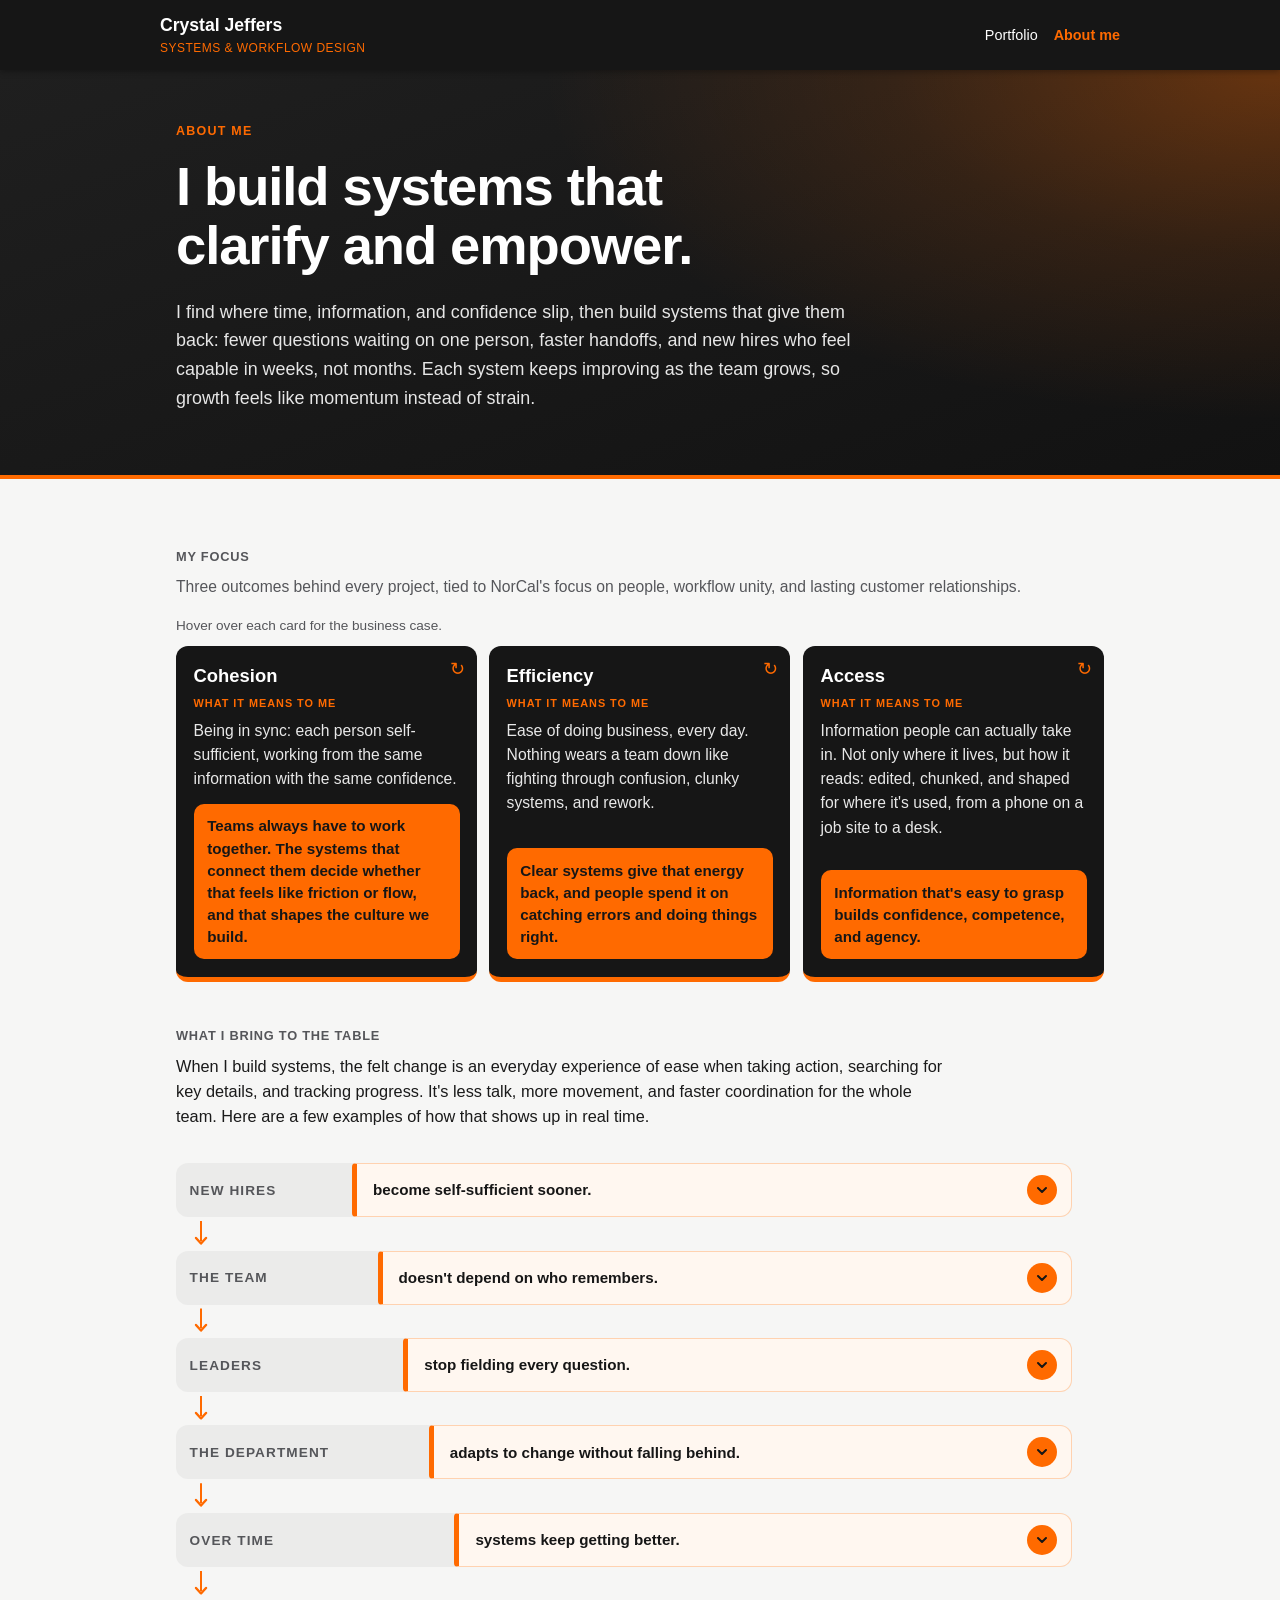
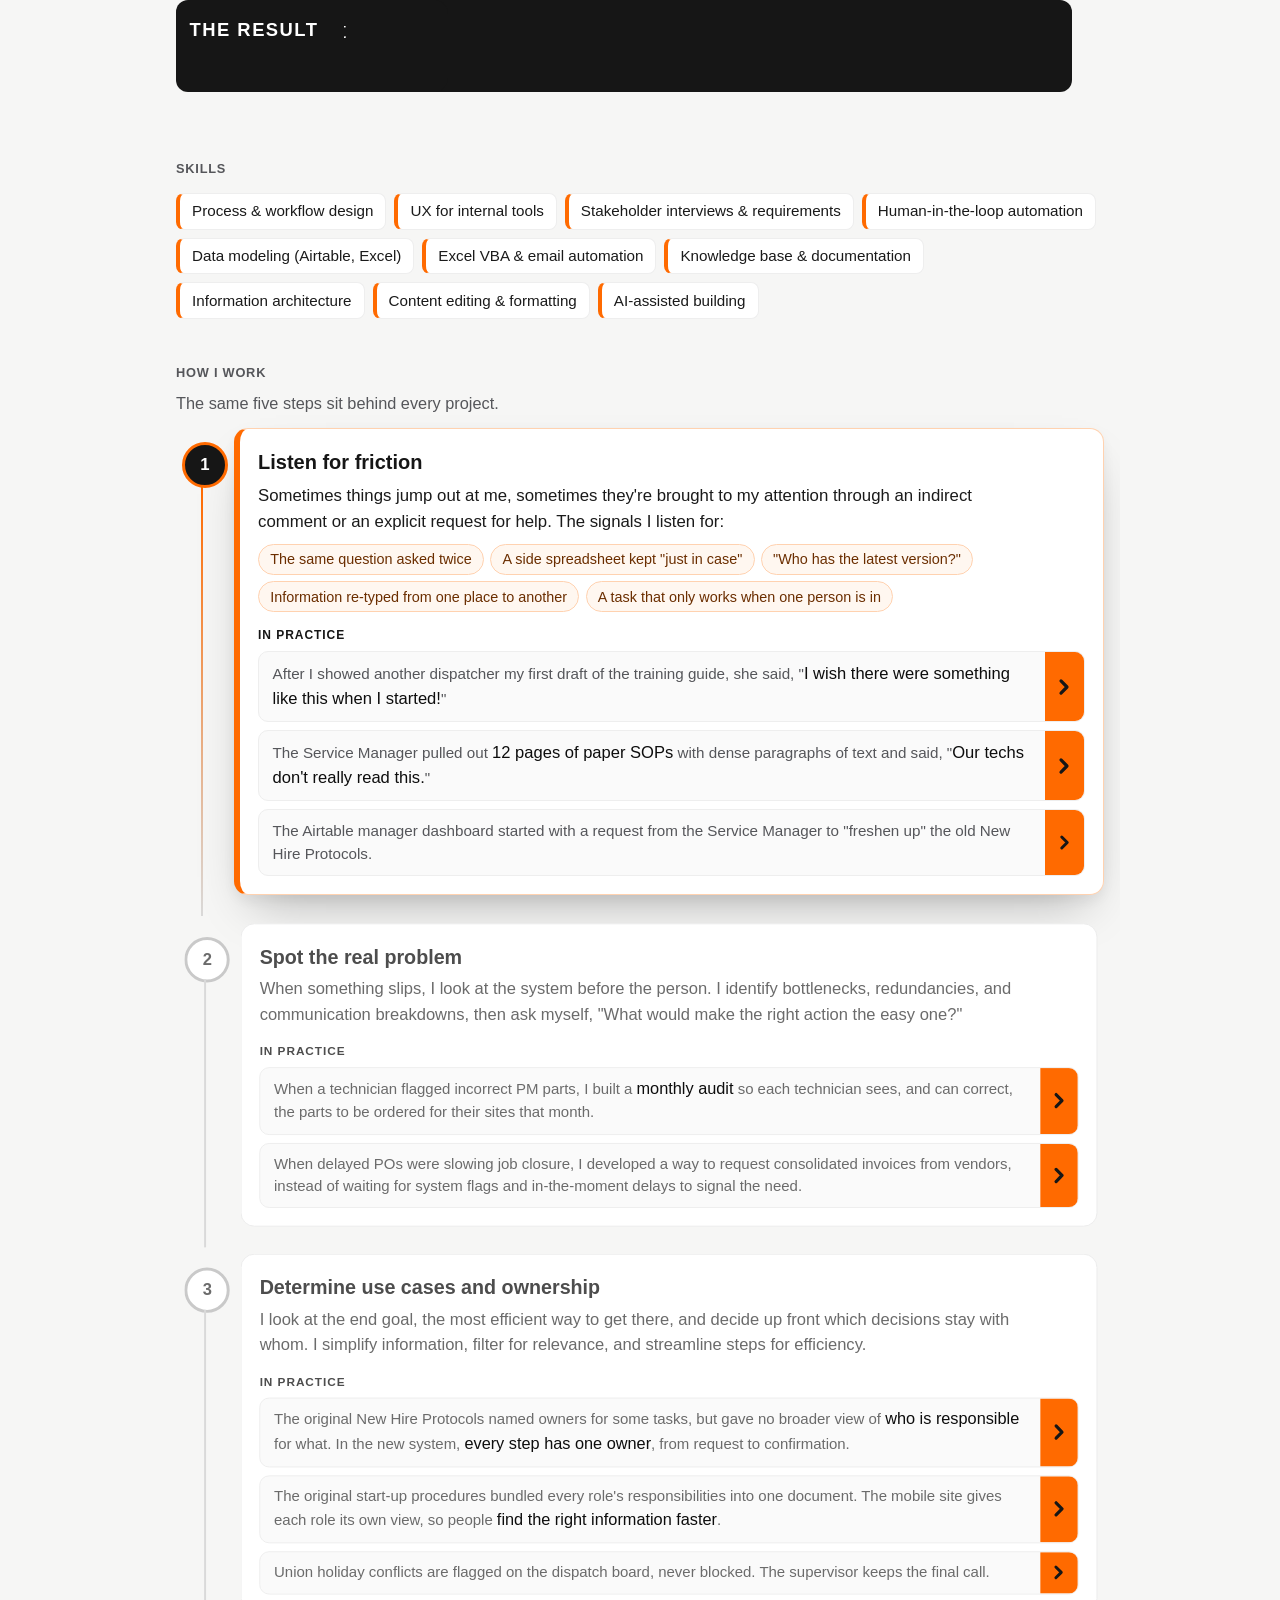
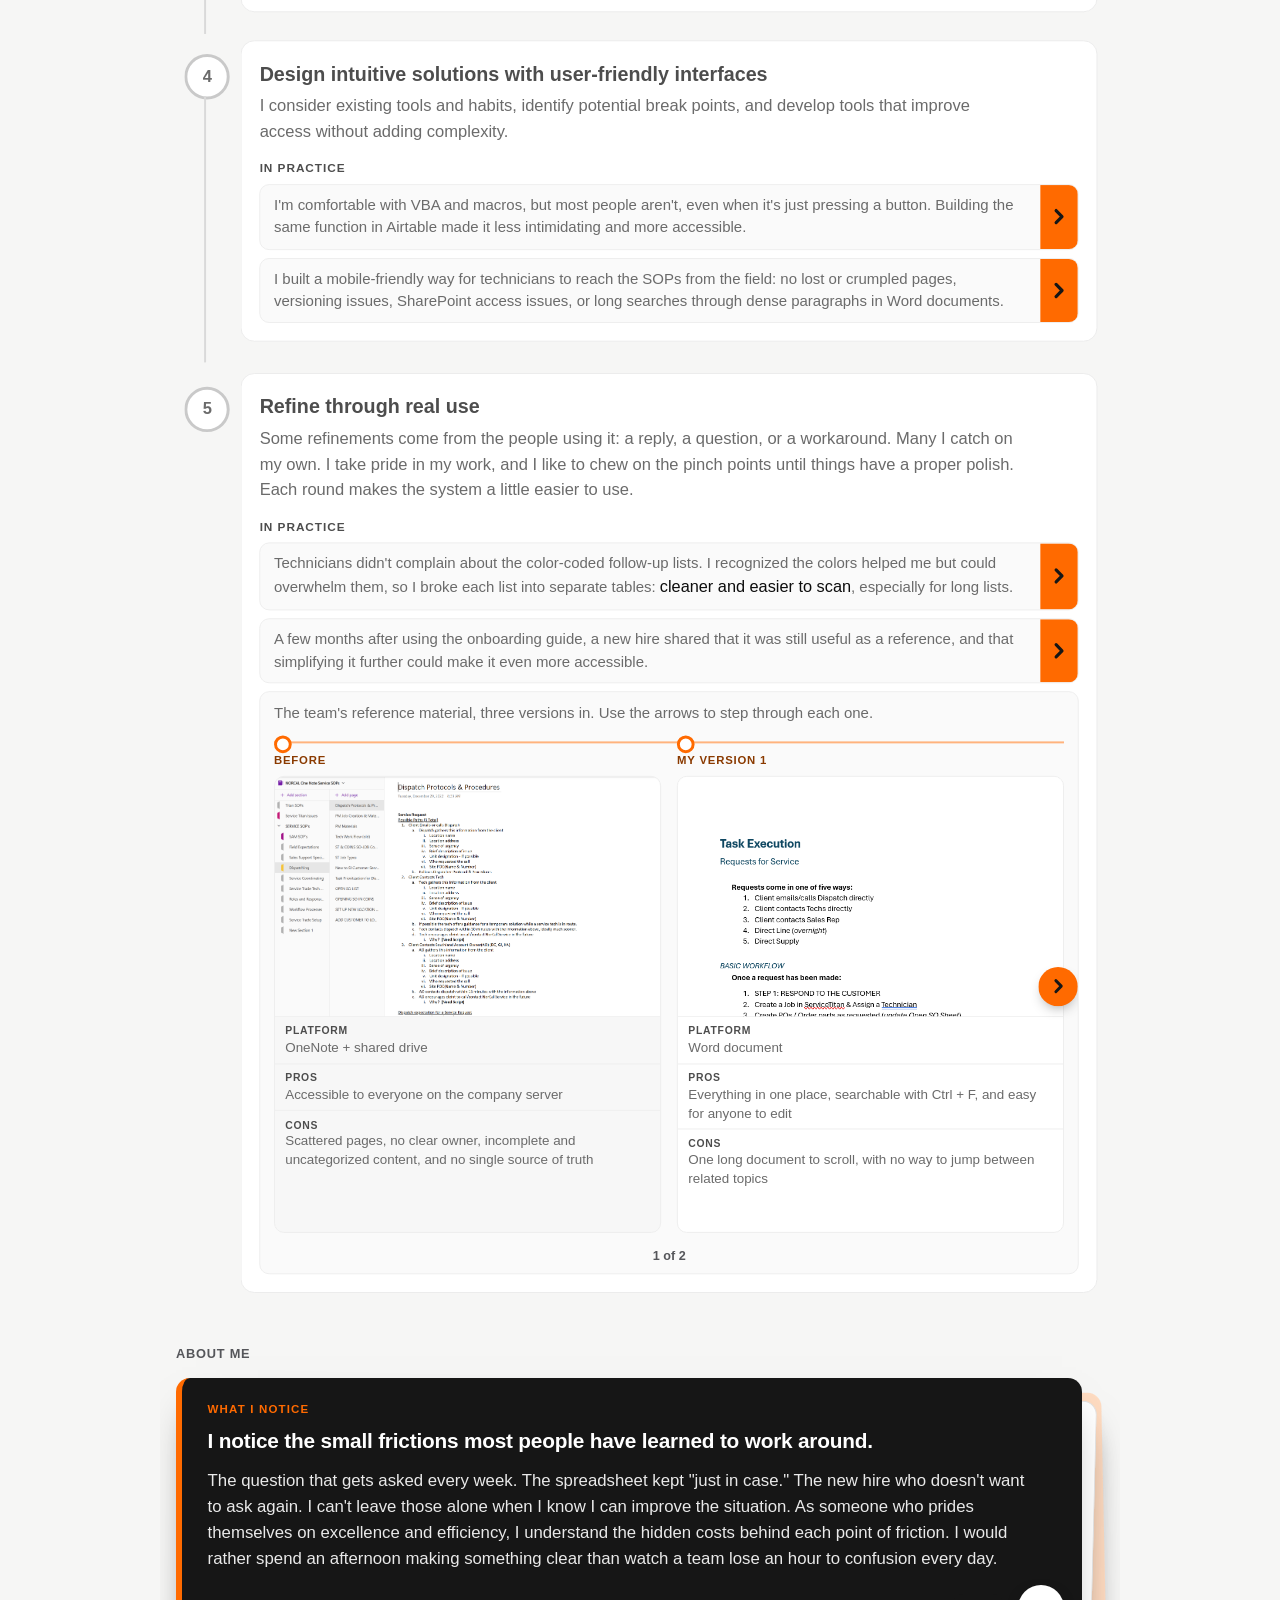
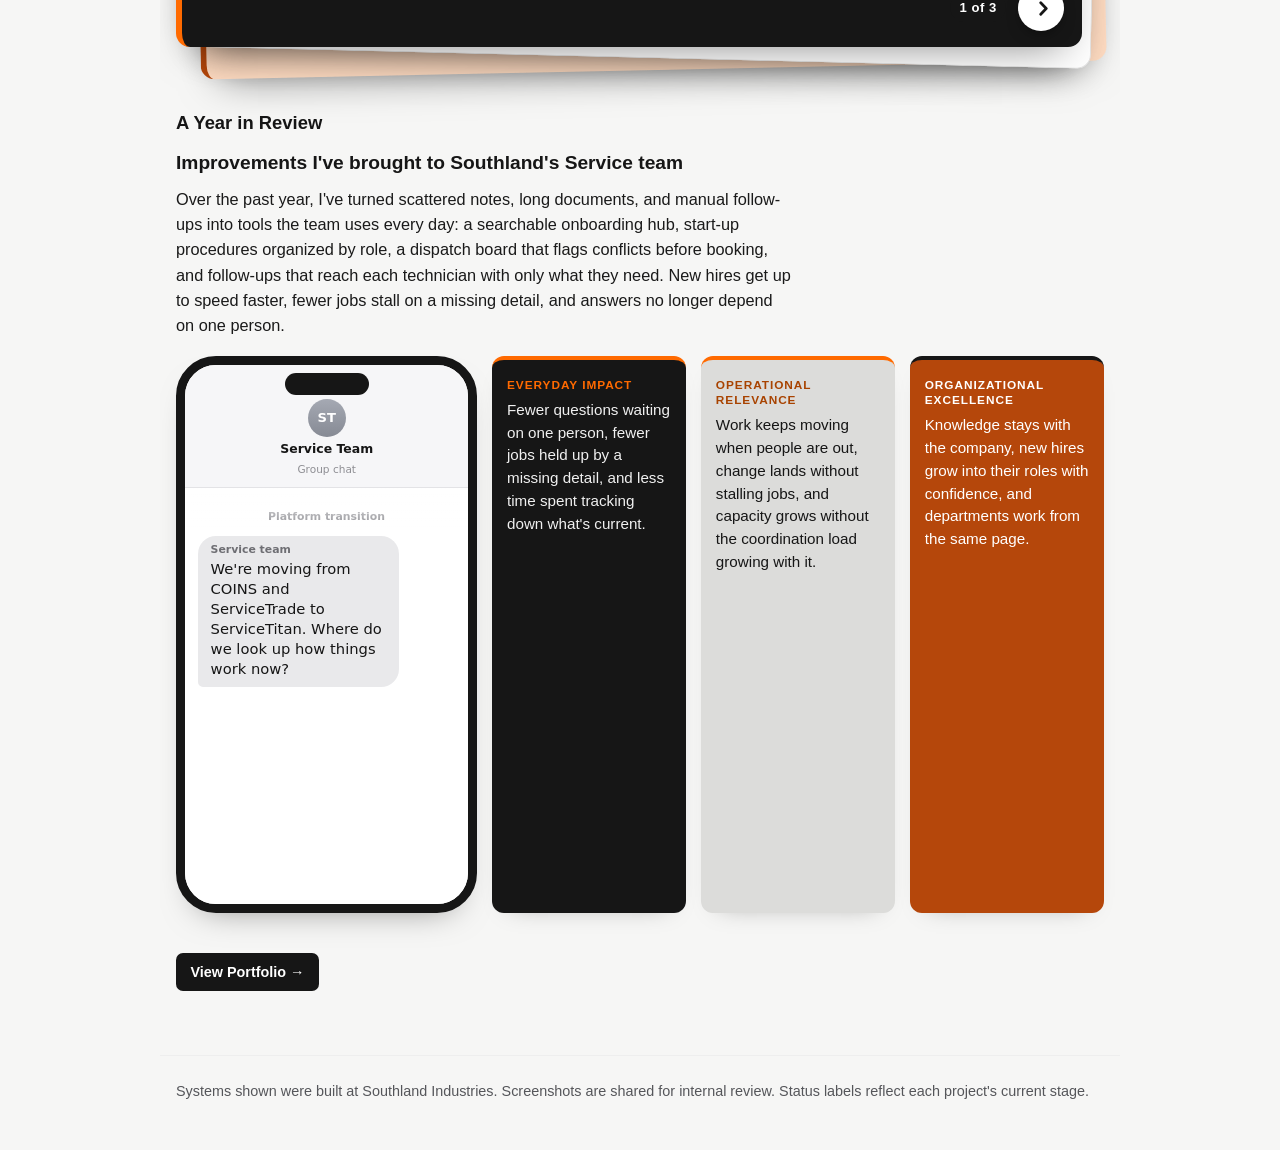
==== commit 59163e79: "Add files via upload" ====
--- a/about.html
+++ b/about.html
@@ -6,7 +6,7 @@
 <meta name="viewport" content="width=device-width, initial-scale=1.0">
 <title>About · Crystal Jeffers</title>
 <meta name="description" content="Crystal Jeffers builds systems that clarify and empower: finding where time, information, and confidence slip, then developing and refining the fix.">
-<link rel="stylesheet" href="assets/style.css?v=18">
+<link rel="stylesheet" href="assets/style.css?v=19">
 <script>
   document.documentElement.classList.add("js");
   /* Set up the My Focus fly-in before first paint. Safety net: if anything
@@ -252,7 +252,7 @@
                 <img class="ver-shot" src="assets/img/dispatch-onboarding/05-job-completion-checklist.png" alt="The Hub's Job Completion Checklist with items ticked off" loading="lazy">
                 <span class="ver-row"><b>Platform</b>A GitHub website, the Dispatch Hub</span>
                 <span class="ver-row"><b>Pros</b>Search, checklists, a self-check quiz, and easy navigation on any device. Anyone can edit a page in plain text, with a built-in writing guide.</span>
-                <span class="ver-row"><b>Cons</b>Because the site is public, sensitive details live in SharePoint, one click away behind a Southland login</span>
+                <span class="ver-row"><b>Cons</b>A mild learning curve for updating pages, supported by training guides, how-to articles, and automatic checks that email plain-language fix steps</span>
               </span>
             </li>
           </ol>
@@ -287,7 +287,11 @@
 
   <h3 class="about-sub">A Year in Review</h3>
   <div class="about about-strong">
-    <p class="about-lead">Improvements I've brought to Southland's Service team:</p>
+    <p class="about-lead">Improvements I've brought to Southland's Service team</p>
+    <p class="yir-summary">Over the past year, I've turned scattered notes, long documents, and manual follow-ups into tools the team uses every day: a searchable onboarding hub, start-up procedures organized by role, a dispatch board that flags conflicts before booking, and follow-ups that reach each technician with only what they need. New hires get up to speed faster, fewer jobs stall on a missing detail, and answers no longer depend on one person.</p>
+    <div class="yir-grid">
+    <div class="phone">
+      <div class="phone-bar" aria-hidden="true"><span class="phone-island"></span><span class="phone-avatar">ST</span><span class="phone-name">Service Team</span><span class="phone-sub">Group chat</span></div>
     <div class="thread" aria-label="How the year's improvements came about, as a conversation">
       <ol class="thread-list">
         <li class="msg-topic">Platform transition</li>
@@ -314,7 +318,8 @@
         <li class="msg msg-in"><span class="msg-who">Technician</span>I appreciate this. Thank you!!!</li>
       </ol>
     </div>
-    <div class="about-why why-deck">
+    </div>
+    <div class="about-why why-trio">
       <div>
         <h3>Everyday Impact</h3>
         <p>Fewer questions waiting on one person, fewer jobs held up by a missing detail, and less time spent tracking down what's current.</p>
@@ -328,6 +333,7 @@
         <p>Knowledge stays with the company, new hires grow into their roles with confidence, and departments work from the same page.</p>
       </div>
     </div>
+    </div>
   </div>
   </section>
 
@@ -339,6 +345,6 @@
   Systems shown were built at Southland Industries. Screenshots are shared for internal review. Status labels reflect each project's current stage.
 </footer>
 
-<script src="assets/site.js?v=12" defer></script>
+<script src="assets/site.js?v=13" defer></script>
 </body>
 </html>
--- a/assets/style.css
+++ b/assets/style.css
@@ -1687,3 +1687,57 @@
 @media (prefers-reduced-motion: reduce) {
   .ripple.drop-ready .ripple-last .ripple-result { transform: none; transition: none; }
 }
+
+/* =========================================================================
+   ROUND 4 (Oct 23)
+   ========================================================================= */
+/* The Result: no shadow under the black row */
+.ripple-result { box-shadow: none !important; }
+
+/* About me deck: white middle card, light orange third card */
+.deck-card:nth-child(2), .deck-live .deck-card:nth-child(2)[data-pos] { background: #fff; border: 1px solid #e4e4e4; border-left: 6px solid var(--color-orange); }
+.deck-card:nth-child(3), .deck-live .deck-card:nth-child(3)[data-pos] { background: #ffdcc2; border-left-color: var(--color-orange-deep); }
+.deck-card:nth-child(3) p, .deck-card:nth-child(3) .about-me-lead { color: var(--color-black); }
+.deck-card:nth-child(3) .deck-kicker { color: #9a3d00 !important; }
+
+/* A Year in Review: no callout box, summary, phone thread beside three tall cards */
+.about.about-strong { background: none; border: 0; border-radius: 0; padding: 0; }
+.yir-summary { max-width: 68ch; font-size: 1.02rem; color: var(--ink); margin: 0 0 1.1rem !important; }
+.yir-grid { display: grid; gap: 0.9rem; grid-template-columns: minmax(0, 1.55fr) repeat(3, minmax(0, 1fr)); align-items: stretch; }
+.yir-grid .about-why { display: contents; }
+.yir-grid .about-why > div { display: flex; flex-direction: column; justify-content: flex-start; min-width: 0; padding: 1.1rem 0.95rem; }
+.yir-grid .about-why h3 { font-size: 0.74rem; line-height: 1.3; }
+.yir-grid .about-why p { font-size: 0.95rem; line-height: 1.5; }
+@media (max-width: 1000px) { .yir-grid { grid-template-columns: repeat(3, minmax(0, 1fr)); } .yir-grid .phone { grid-column: 1 / -1; justify-self: center; width: min(100%, 26rem); } }
+@media (max-width: 640px) { .yir-grid { grid-template-columns: 1fr; } }
+
+.phone { background: #fff; border: 9px solid #161616; border-radius: 40px; overflow: hidden; display: flex; flex-direction: column; min-width: 0; box-shadow: 0 16px 34px -22px rgba(0,0,0,0.5); font-family: -apple-system, BlinkMacSystemFont, "SF Pro Text", "Helvetica Neue", system-ui, sans-serif; }
+.phone-bar { position: relative; display: grid; justify-items: center; gap: 2px; padding: 34px 12px 10px; background: #f6f6f8; border-bottom: 1px solid #e3e3e6; }
+.phone-island { position: absolute; top: 8px; left: 50%; width: 84px; height: 22px; margin-left: -42px; background: #161616; border-radius: 999px; }
+.phone-avatar { width: 38px; height: 38px; border-radius: 50%; display: grid; place-items: center; background: linear-gradient(#a5a9b3, #868a94); color: #fff; font-size: 0.82rem; font-weight: 600; }
+.phone-name { font-size: 0.78rem; font-weight: 600; color: #161616; }
+.phone-sub { font-size: 0.66rem; color: #8e8e93; }
+.phone .thread { max-width: none; margin: 0; border: 0; border-radius: 0; padding: 0.8rem 0.8rem 1rem; flex: 1 0 auto; }
+.phone .thread-live::before { border-radius: 0; }
+.phone .msg { border-radius: 18px; font-size: 0.92rem; line-height: 1.35; padding: 0.45rem 0.8rem 0.5rem; max-width: 78%; }
+.phone .msg-in { background: #e9e9eb; color: #161616; border-bottom-left-radius: 5px; }
+.phone .msg-out { background: #0a84ff; color: #fff; border-bottom-right-radius: 5px; }
+.phone .msg-who { text-transform: none; letter-spacing: 0; font-size: 0.68rem; font-weight: 600; color: #6e6e73; opacity: 1; margin-bottom: 0.1rem; }
+.phone .msg-out .msg-who { position: absolute; width: 1px; height: 1px; overflow: hidden; clip: rect(0 0 0 0); white-space: nowrap; }
+.phone .msg-topic { text-transform: none; letter-spacing: 0; font-size: 0.68rem; font-weight: 600; color: #8e8e93; padding: 0.5rem 0 0.1rem; }
+
+/* Sections fly off to the right once scrolled past, and back in from the left */
+main { overflow-x: clip; }
+.fly-item { transition: transform 0.55s cubic-bezier(0.55, 0, 0.8, 0.2), opacity 0.45s ease; transition-delay: calc(var(--fly-i, 0) * 45ms); }
+.fly-out { transform: translateX(65vw); opacity: 0; }
+.fly-prep { transform: translateX(-65vw); opacity: 0; transition: none !important; }
+.fly-back { transition-timing-function: cubic-bezier(0.2, 0.75, 0.25, 1); }
+@media (prefers-reduced-motion: reduce) { .fly-out, .fly-prep { transform: none; opacity: 1; } }
+.chips-live li.fly-item { transition: transform 0.55s cubic-bezier(0.55, 0, 0.8, 0.2), opacity 0.45s ease, background-color 0.2s ease, color 0.2s ease, box-shadow 0.2s ease, border-color 0.2s ease; transition-delay: calc(var(--fly-i, 0) * 45ms); }
+.chips-live li.fly-back { transition-timing-function: cubic-bezier(0.2, 0.75, 0.25, 1); }
+.why-trio > div:nth-child(1) { background: var(--color-black); }
+.why-trio > div:nth-child(1) h3 { color: var(--color-orange); }
+.why-trio > div:nth-child(1) p { color: #f0f0f0; }
+.why-trio > div:nth-child(2) { background: #dcdcda; }
+.why-trio > div:nth-child(3) { background: var(--color-orange-deep); border-top-color: var(--color-black); }
+.why-trio > div:nth-child(3) h3, .why-trio > div:nth-child(3) p { color: #fff; }
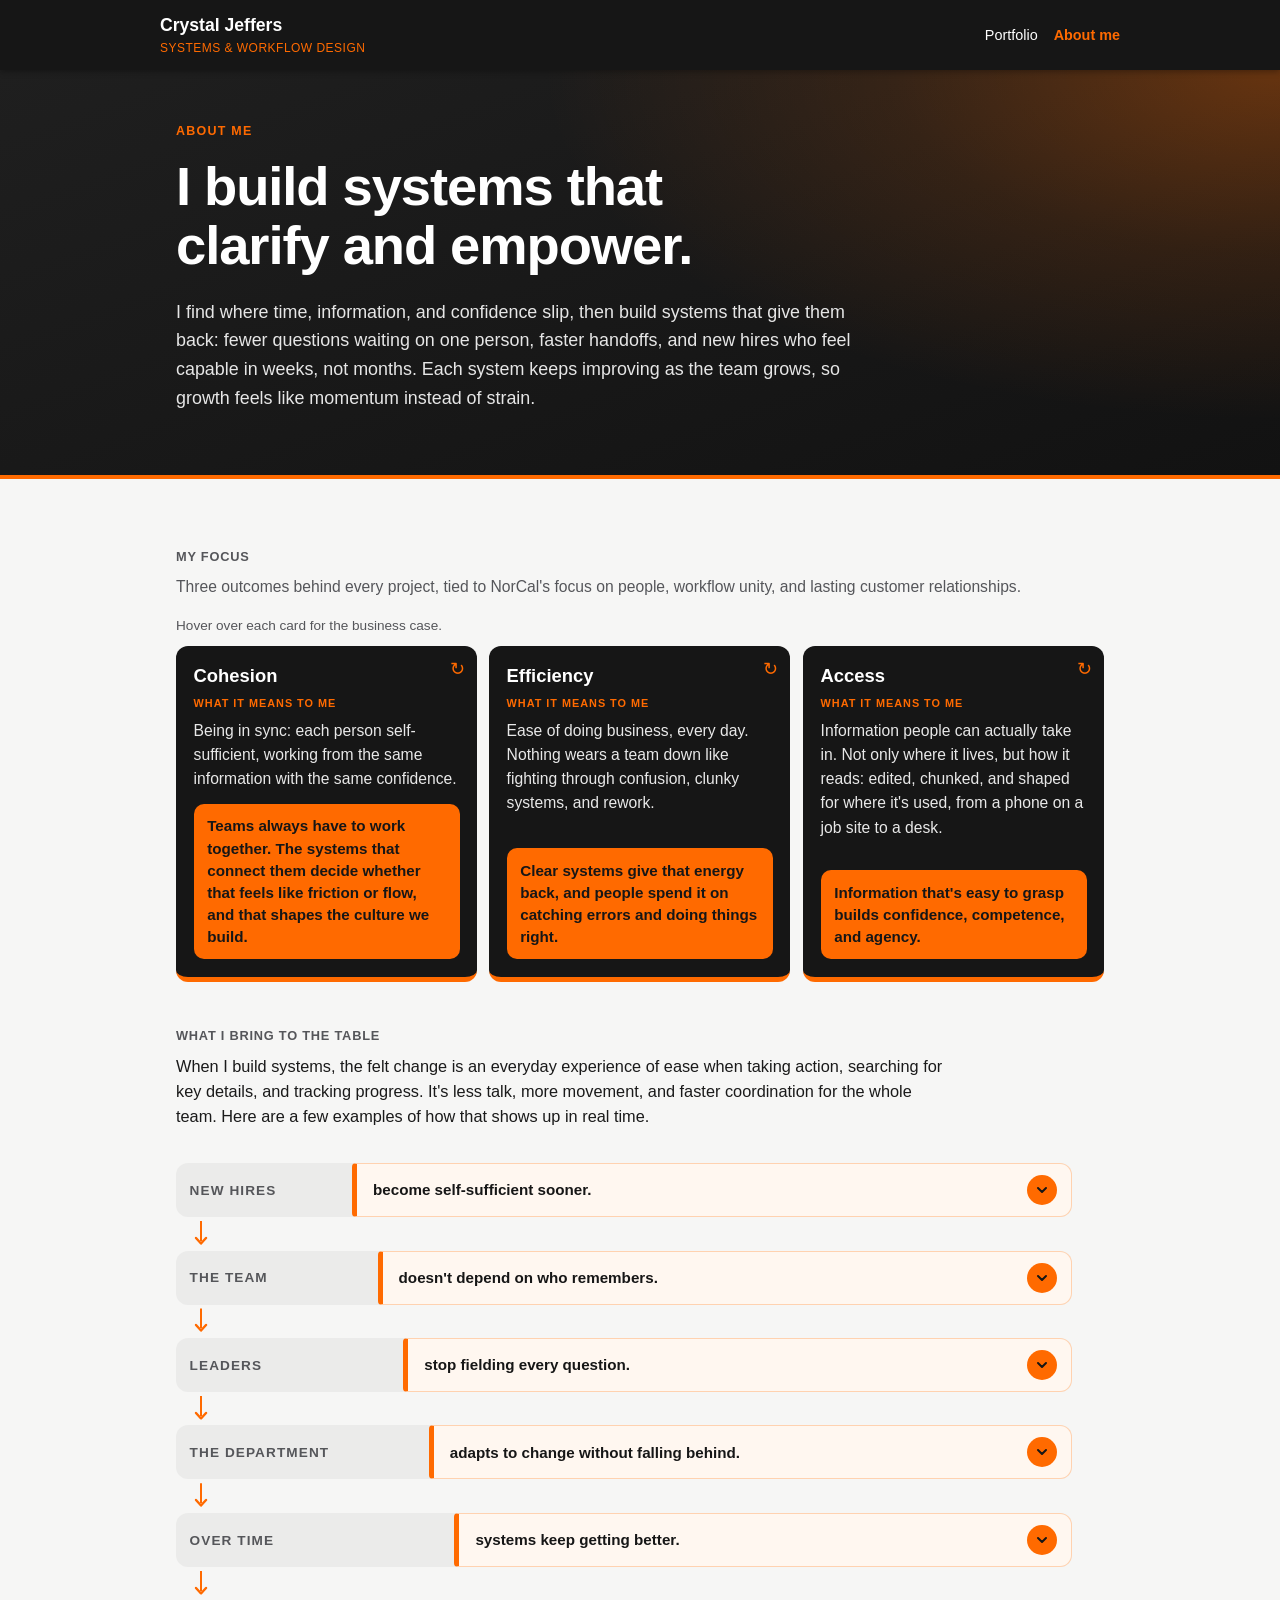
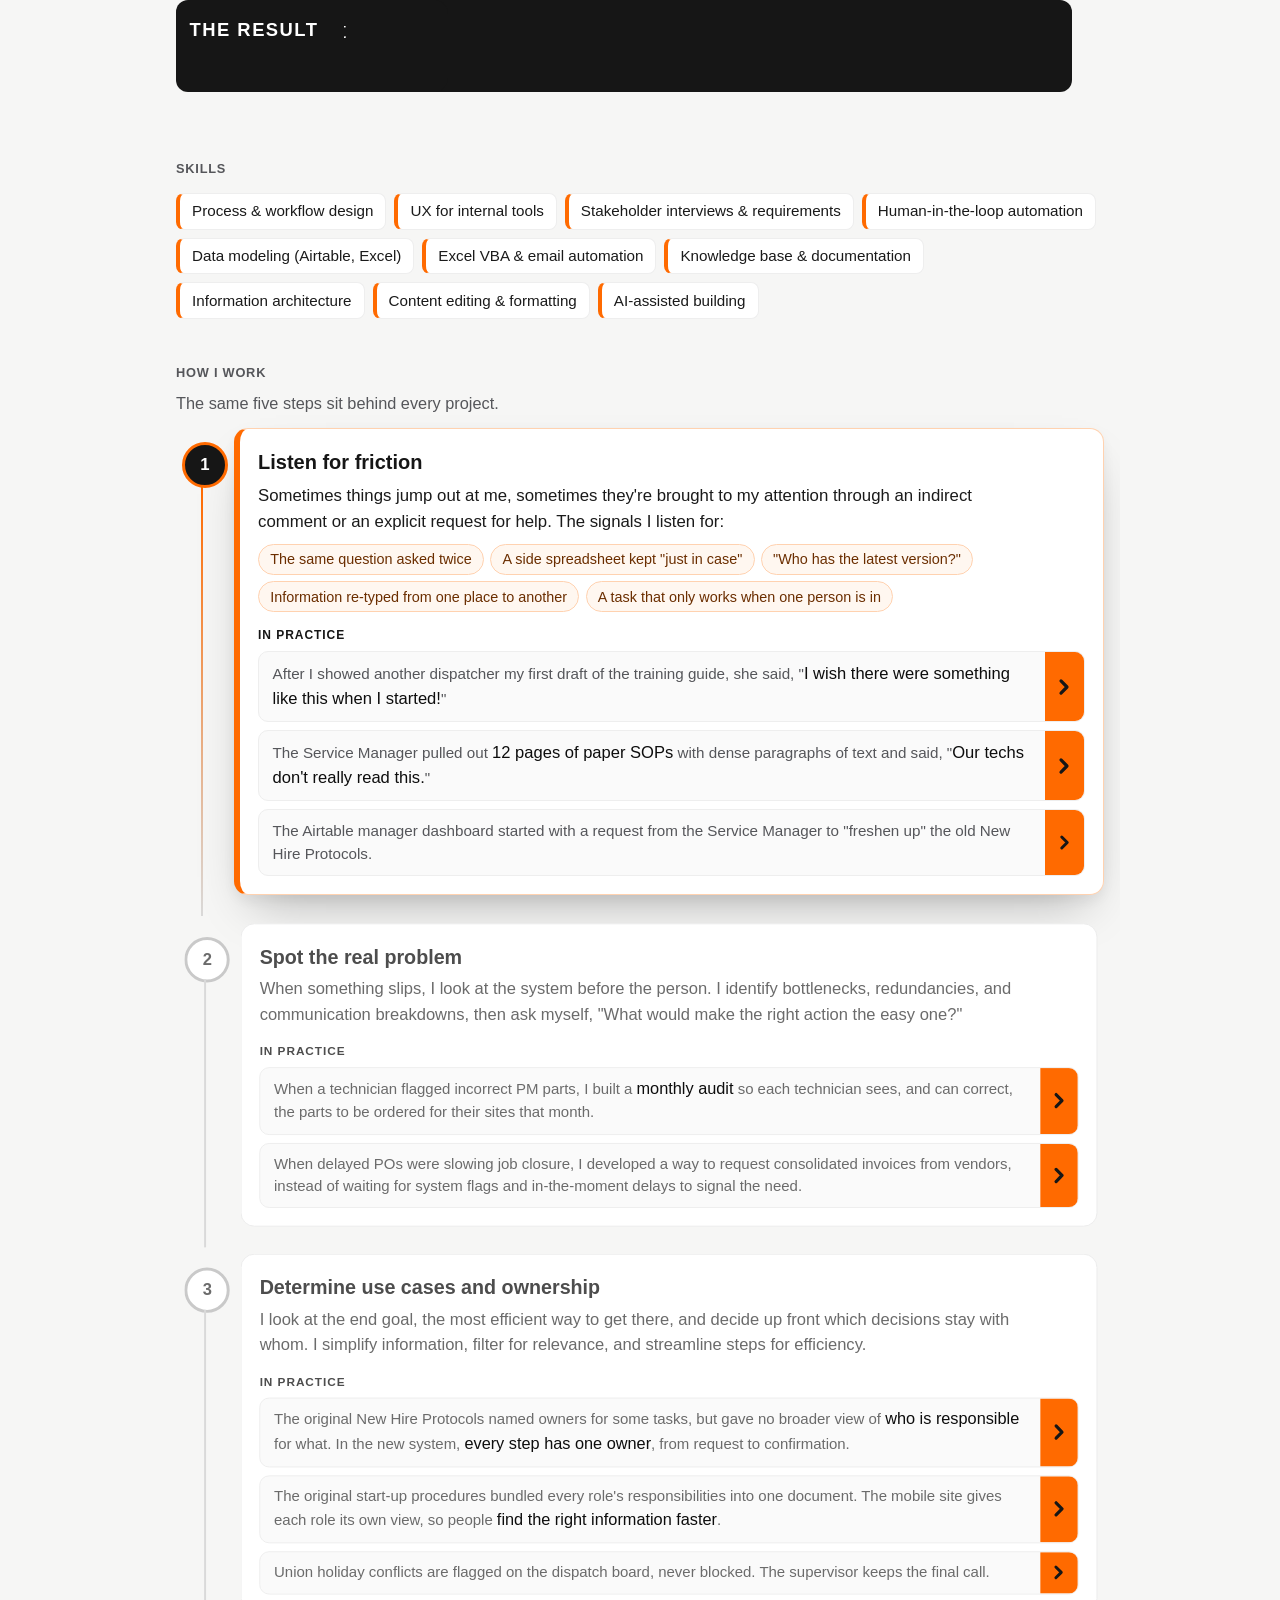
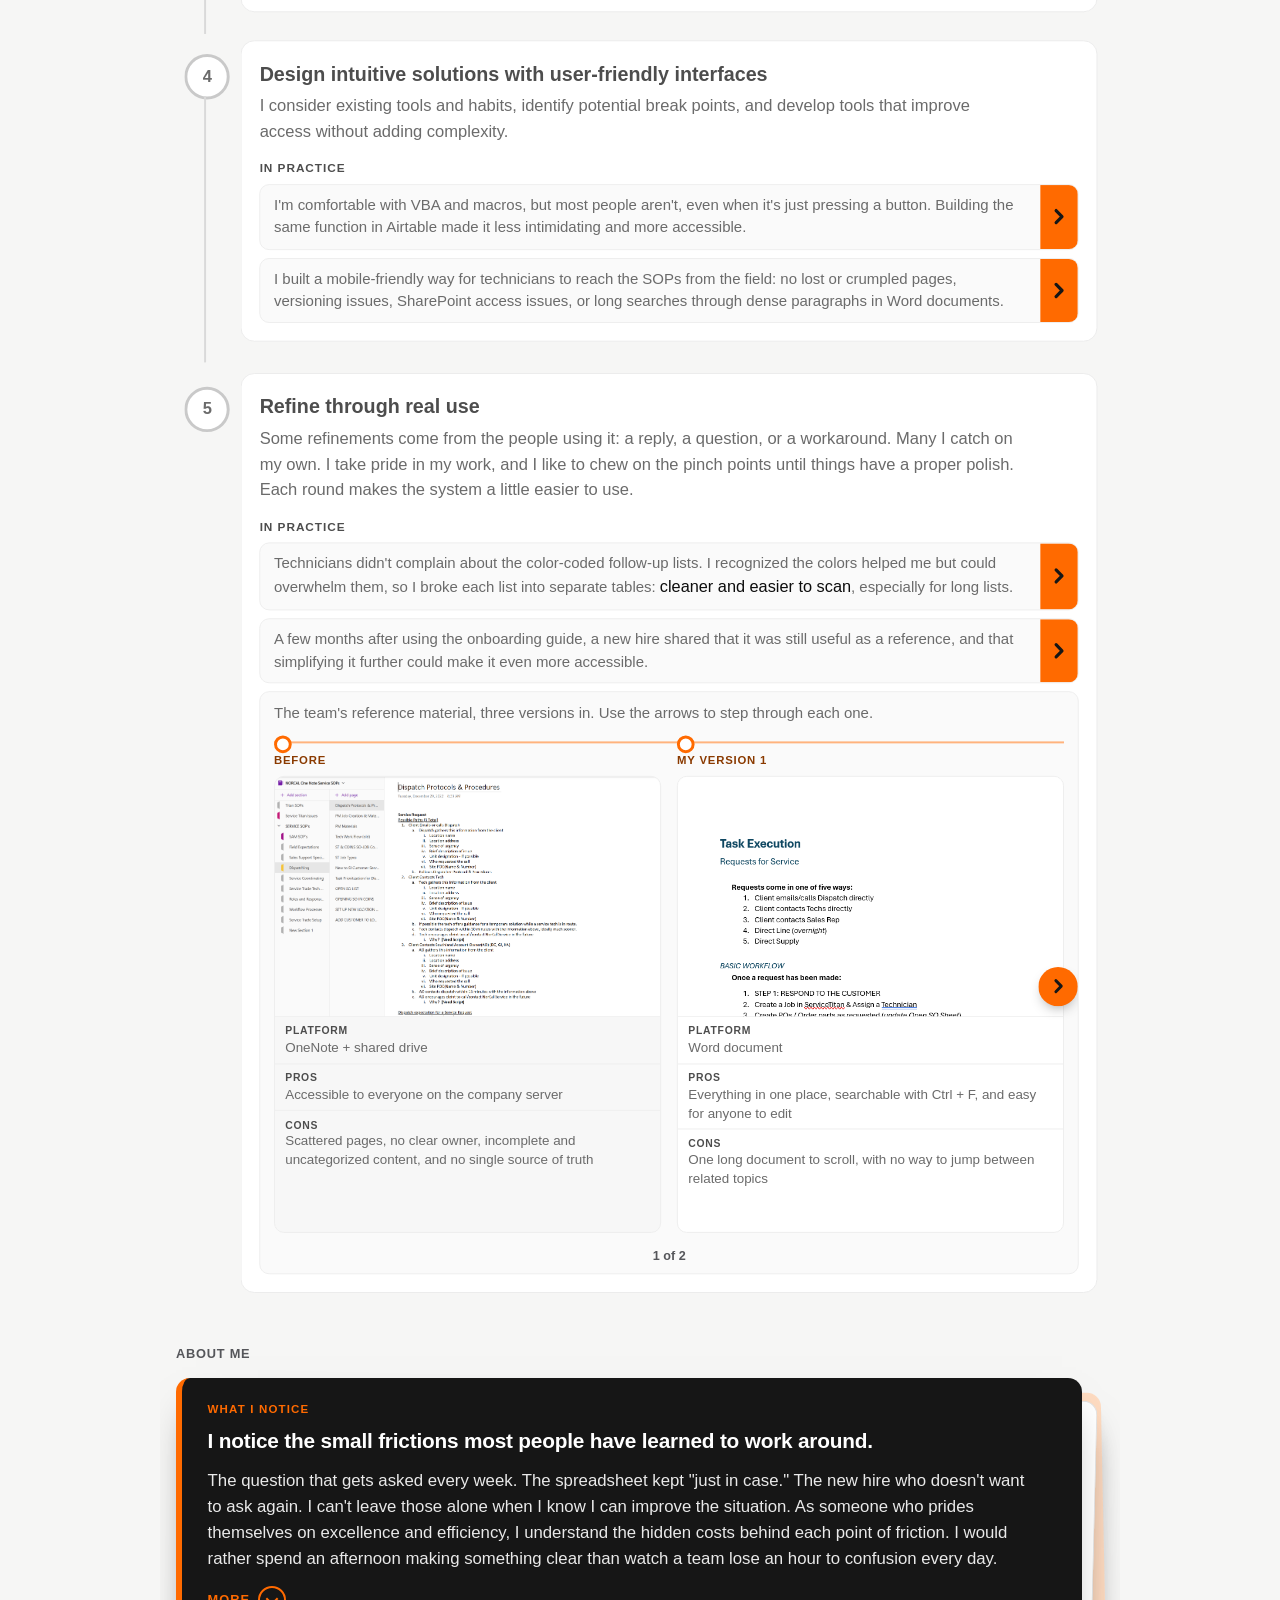
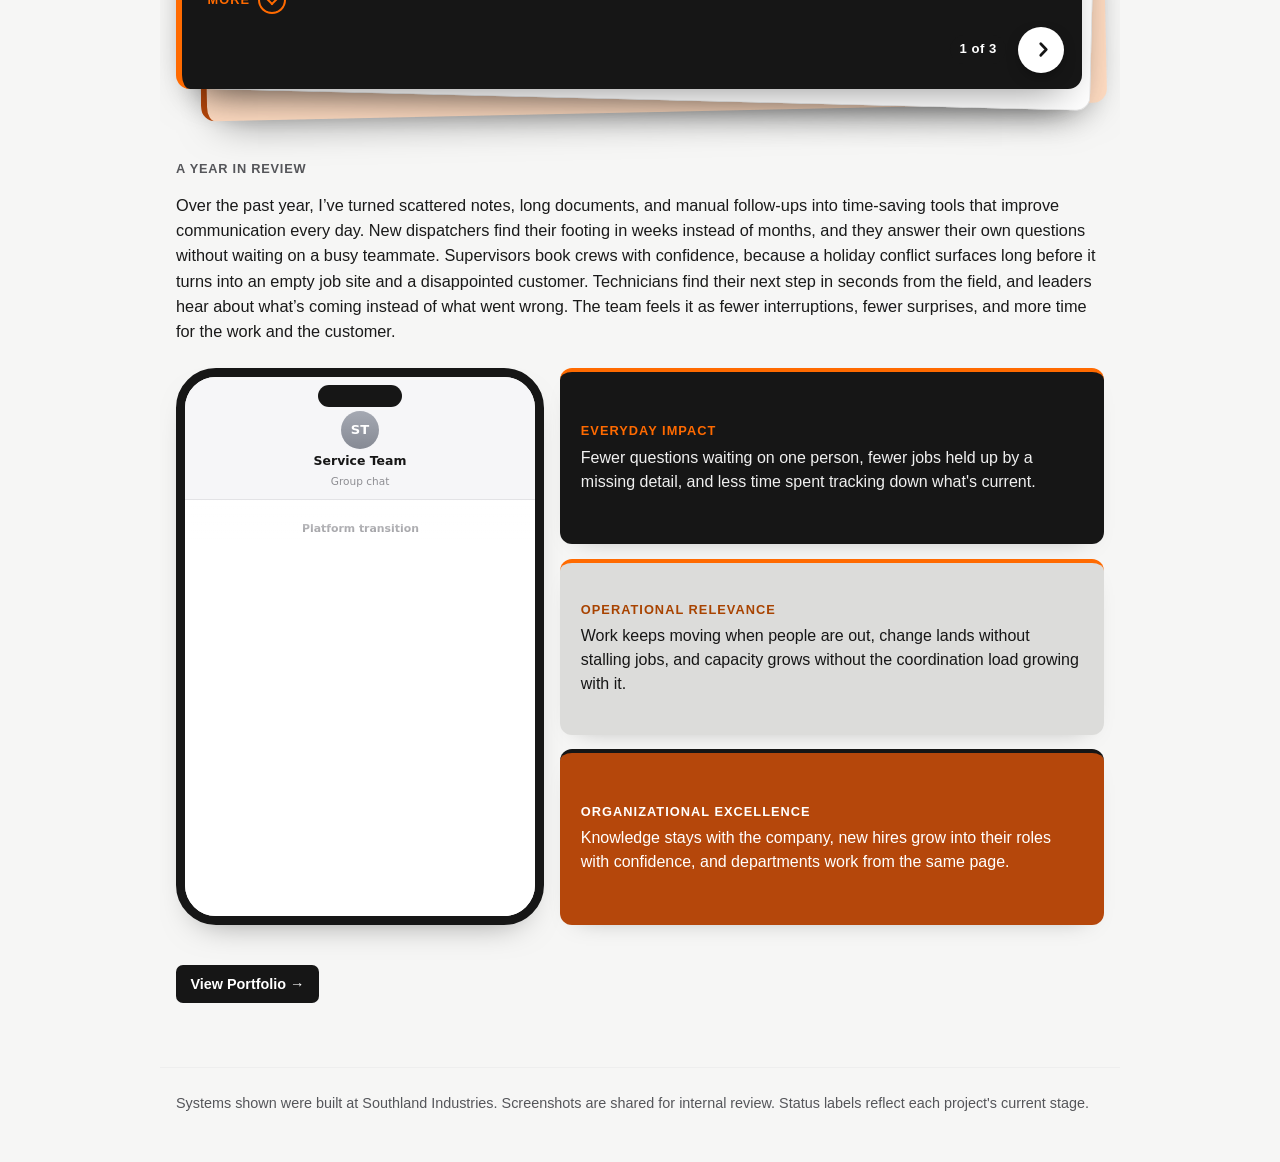
==== commit b696815e: "Add files via upload" ====
--- a/about.html
+++ b/about.html
@@ -6,7 +6,7 @@
 <meta name="viewport" content="width=device-width, initial-scale=1.0">
 <title>About · Crystal Jeffers</title>
 <meta name="description" content="Crystal Jeffers builds systems that clarify and empower: finding where time, information, and confidence slip, then developing and refining the fix.">
-<link rel="stylesheet" href="assets/style.css?v=19">
+<link rel="stylesheet" href="assets/style.css?v=20">
 <script>
   document.documentElement.classList.add("js");
   /* Set up the My Focus fly-in before first paint. Safety net: if anything
@@ -55,6 +55,7 @@
     <li><a href="#skills">Skills</a></li>
     <li><a href="#approach">How I Work</a></li>
     <li><a href="#about">About Me</a></li>
+    <li><a href="#review">Year in Review</a></li>
   </ol>
 </nav>
 
@@ -271,11 +272,13 @@
         <p class="deck-kicker">What I notice</p>
         <p class="about-me-lead">I notice the small frictions most people have learned to work around.</p>
         <p>The question that gets asked every week. The spreadsheet kept "just in case." The new hire who doesn't want to ask again. I can't leave those alone when I know I can improve the situation. As someone who prides themselves on excellence and efficiency, I understand the hidden costs behind each point of friction. I would rather spend an afternoon making something clear than watch a team lose an hour to confusion every day.</p>
+        <details class="deck-more"><summary><span class="deck-more-label"></span><span class="sr-only-more" style="position:absolute;width:1px;height:1px;overflow:hidden;clip:rect(0 0 0 0)">Show more about this</span><span class="deck-more-arrow" aria-hidden="true"></span></summary><div class="deck-more-body"><p>I once showed a very rough draft of my training guide to a dispatcher, and she said, “Man, I wish there had been something like this when I started!” I think a lot of people feel that way. These tool and knowledge gaps live in a strange middle ground. They’re painful, just not painful enough to replace the clunky workaround that’s “good enough.”</p><p>Even when friction shows up every day, it rarely gets attention until it becomes an emergency. I have a hard time accepting that, especially when this work comes so naturally to me. I feel a bit like Spider-Man: with these skills comes a responsibility to use them for good, for teams of every shape and size. All I have to do is listen.</p></div></details>
       </div>
       <div class="deck-card">
         <p class="deck-kicker">How I work</p>
-        <p class="about-me-lead">I start by listening for friction, use clues to uncover the root cause, then develop iterative solutions to resolve the issue for good.</p>
+        <p class="about-me-lead">I listen for friction, uncover root causes and nuances, then develop iterative solutions that spark delight and fit within the ecosystem.</p>
         <p>I design for the person on the other end of the system, and I keep refining long after something is "good enough," because I take pride in a proper polish. I learn whatever the problem needs, whether that's a database, a macro, or a website, and I'm comfortable using AI tools to get there faster.</p>
+        <details class="deck-more"><summary><span class="deck-more-label"></span><span class="sr-only-more" style="position:absolute;width:1px;height:1px;overflow:hidden;clip:rect(0 0 0 0)">Show more about this</span><span class="deck-more-arrow" aria-hidden="true"></span></summary><div class="deck-more-body"><p>The sweetest sound in the world to me is someone saying, “Wow.” I got an “Oh damn!” from the Superintendent when I showed them role-based SOP views and interactive checklists for start-up technicians. Another said, “This looks good. REAL good,” when he saw how I had reworked and expanded the dispatch board.</p><p>I like building things people can get excited about: things that go beyond the ask, plan for the future, and account for everything my solutions touch. That’s how I work. It’s not just fixing today’s problem. It’s designing tomorrow’s solution.</p></div></details>
       </div>
       <div class="deck-card">
         <p class="deck-kicker">What I believe</p>
@@ -285,37 +288,62 @@
     </div>
   </div>
 
-  <h3 class="about-sub">A Year in Review</h3>
-  <div class="about about-strong">
-    <p class="about-lead">Improvements I've brought to Southland's Service team</p>
-    <p class="yir-summary">Over the past year, I've turned scattered notes, long documents, and manual follow-ups into tools the team uses every day: a searchable onboarding hub, start-up procedures organized by role, a dispatch board that flags conflicts before booking, and follow-ups that reach each technician with only what they need. New hires get up to speed faster, fewer jobs stall on a missing detail, and answers no longer depend on one person.</p>
+  </section>
+
+  <!-- ===================== A YEAR IN REVIEW ===================== -->
+  <section class="page-section" id="review" aria-labelledby="review-label">
+  <p class="section-label" id="review-label">A Year in Review</p>
+    <p class="yir-summary">Over the past year, I’ve turned scattered notes, long documents, and manual follow-ups into time-saving tools that improve communication every day. New dispatchers find their footing in weeks instead of months, and they answer their own questions without waiting on a busy teammate. Supervisors book crews with confidence, because a holiday conflict surfaces long before it turns into an empty job site and a disappointed customer. Technicians find their next step in seconds from the field, and leaders hear about what’s coming instead of what went wrong. The team feels it as fewer interruptions, fewer surprises, and more time for the work and the customer.</p>
     <div class="yir-grid">
     <div class="phone">
       <div class="phone-bar" aria-hidden="true"><span class="phone-island"></span><span class="phone-avatar">ST</span><span class="phone-name">Service Team</span><span class="phone-sub">Group chat</span></div>
     <div class="thread" aria-label="How the year's improvements came about, as a conversation">
       <ol class="thread-list">
         <li class="msg-topic">Platform transition</li>
-        <li class="msg msg-in"><span class="msg-who">Service team</span>We're moving from COINS and ServiceTrade to ServiceTitan. Where do we look up how things work now?</li>
-        <li class="msg msg-out"><span class="msg-who">Crystal</span>Which steps change first, and who needs them?</li>
-        <li class="msg msg-out"><span class="msg-who">Crystal</span>I'll write it up as we learn it: Active articles for today, and an archive for older jobs.</li>
+        <li class="msg msg-out"><span class="msg-who">Crystal</span>I just sent you a sneak peek at the SOPs I’ve been working on…</li>
         <li class="msg msg-in"><span class="msg-who">Director</span>Wow, this is great! Can you update this through the ServiceTitan rollout?</li>
+        <li class="msg msg-out"><span class="msg-who">Crystal</span>Sure, I’ll keep a running log of process changes as we sunset.</li>
+        <li class="msg msg-out"><span class="msg-who">Crystal</span>We’ll keep active and archived articles to bridge the transition gap.</li>
+        <li class="msg msg-in msg-emoji"><span class="msg-who">Director</span><span role="img" aria-label="Thumbs up">👍</span></li>
         <li class="msg-topic">Onboarding</li>
-        <li class="msg msg-in"><span class="msg-who">Service Business Supervisor</span>Plan on about three months to onboard a new dispatcher.</li>
-        <li class="msg msg-out"><span class="msg-who">Crystal</span>What does a new hire need in week one, and what can wait until week three?</li>
-        <li class="msg msg-out"><span class="msg-who">Crystal</span>Here's a week-by-week path, with checklists and a self-check.</li>
-        <li class="msg msg-in"><span class="msg-who">New dispatcher</span>Three weeks in, and I feel confident and supported.</li>
+        <li class="msg msg-in"><span class="msg-who">Supervisor</span>We’re bringing on a new dispatcher this spring. It’ll take about three months to get him trained up.</li>
+        <li class="msg msg-out"><span class="msg-who">Crystal</span>Three months? How about three weeks?</li>
+        <li class="msg msg-in"><span class="msg-who">Supervisor</span>What?</li>
+        <li class="msg-topic">A few weeks later</li>
+        <li class="msg msg-out"><span class="msg-who">Crystal</span>Hey, Cole. It’s been a few weeks.</li>
+        <li class="msg msg-out"><span class="msg-who">Crystal</span>How are you feeling about the role? Any feedback on the onboarding guide?</li>
+        <li class="msg msg-in"><span class="msg-who">Dispatcher</span>I feel confident. I mostly just use the guide as a reference now, but it was really helpful for getting started.</li>
+        <li class="msg msg-in"><span class="msg-who">Dispatcher</span>Live examples would be nice</li>
+        <li class="msg msg-out"><span class="msg-who">Crystal</span>That’s an easy add =)</li>
         <li class="msg-topic">Start-up procedures</li>
-        <li class="msg msg-in"><span class="msg-who">Technician</span>The SOPs are a long Word doc. It's hard to find my step from a job site.</li>
-        <li class="msg msg-out"><span class="msg-who">Crystal</span>Which steps do you need on site, and which role does them?</li>
-        <li class="msg msg-out"><span class="msg-who">Crystal</span>Each role now has its own view, right on your phone.</li>
+        <li class="msg msg-in"><span class="msg-who">Service Manager</span>I saw your onboarding guide. Could you do something similar for start-up?</li>
+        <li class="msg msg-in"><span class="msg-who">Service Manager</span>Nobody reads the SOPs we wrote.</li>
+        <li class="msg msg-in"><span class="msg-who">Technician</span>It’s long. My steps get buried. Some parts don’t make sense. The text is tiny on mobile… 🤷‍♂️</li>
+        <li class="msg msg-in"><span class="msg-who">Service Manager</span>Can you make something that’s easier to scan and understand?</li>
+        <li class="msg msg-out"><span class="msg-who">Crystal</span>How’s this?</li>
+        <li class="msg msg-out msg-img"><span class="msg-who">Crystal</span><img src="assets/img/sops/sop-phones.png" alt="Start-up SOPs on a phone, with a view for each role" loading="lazy"></li>
+        <li class="msg msg-out"><span class="msg-who">Crystal</span>Mobile-friendly too ;)</li>
+        <li class="msg msg-in"><span class="msg-who">Service Manager</span>Can the guys search with it?</li>
+        <li class="msg msg-out"><span class="msg-who">Crystal</span>Hmm…</li>
+        <li class="msg msg-out"><span class="msg-who">Crystal</span>Now they can =)</li>
+        <li class="msg msg-in msg-emoji"><span class="msg-who">Service Manager</span><span role="img" aria-label="Cool">😎</span></li>
+        <li class="msg msg-in"><span class="msg-who">Technician</span>THANK YOU</li>
         <li class="msg-topic">Dispatch board</li>
-        <li class="msg msg-in"><span class="msg-who">Superintendent</span>Who's out this week, and is there a union holiday?</li>
-        <li class="msg msg-out"><span class="msg-who">Crystal</span>The dispatch board now shows who's out, and flags union holidays before you book.</li>
-        <li class="msg-topic">Job follow-ups</li>
-        <li class="msg msg-in"><span class="msg-who">Dispatcher</span>Open jobs are stuck waiting on notes and return visits.</li>
-        <li class="msg msg-out"><span class="msg-who">Crystal</span>What does each technician need to see to close a job out?</li>
-        <li class="msg msg-out"><span class="msg-who">Crystal</span>Each technician gets one email with only their open jobs, grouped by what each one needs.</li>
-        <li class="msg msg-in"><span class="msg-who">Technician</span>I appreciate this. Thank you!!!</li>
+        <li class="msg msg-in"><span class="msg-who">Superintendent</span>Where’s Jake?</li>
+        <li class="msg msg-in"><span class="msg-who">Superintendent</span>This spreadsheet is so hard to read</li>
+        <li class="msg msg-out"><span class="msg-who">Crystal</span>Yeah, maybe not the best medium for a group this large…</li>
+        <li class="msg msg-out"><span class="msg-who">Crystal</span>Try this instead</li>
+        <li class="msg msg-out msg-img"><span class="msg-who">Crystal</span><img src="https://crystal-jeffers.github.io/start-up-procedures/assets/img/supervisor/job-tracker.png" alt="Dispatch board job tracker with phase and schedule status for every job" loading="lazy"></li>
+        <li class="msg msg-in"><span class="msg-who">Superintendent</span>OH damn</li>
+        <li class="msg msg-in"><span class="msg-who">Superintendent</span>I think there’s a union holiday coming up. Could you forward me the calendar?</li>
+        <li class="msg msg-out"><span class="msg-who">Crystal</span>Schedule the guys as normal. If there’s a holiday conflict, it’ll tell you.</li>
+        <li class="msg msg-out"><span class="msg-who">Crystal</span>I pre-loaded them into the system, so no need to dig that old thing up again =)</li>
+        <li class="msg msg-in"><span class="msg-who">Supervisor</span>Cool</li>
+        <li class="msg msg-in"><span class="msg-who">Service Manager</span>You guys like it? Don’t like it?</li>
+        <li class="msg msg-in"><span class="msg-who">Supervisor</span>No, for sure. Go with all of this. Definitely</li>
+        <li class="msg msg-in"><span class="msg-who">Supervisor</span>This is a great way to track jobs, manpower…</li>
+        <li class="msg msg-in msg-emoji"><span class="msg-who">Supervisor</span><span role="img" aria-label="Salute">🫡</span></li>
+        <li class="msg msg-in"><span class="msg-who">Supervisor</span>This looks good. Real good.</li>
       </ol>
     </div>
     </div>
@@ -334,7 +362,6 @@
       </div>
     </div>
     </div>
-  </div>
   </section>
 
   <p class="page-next"><a class="btn btn-dark" href="index.html">View Portfolio &rarr;</a></p>
@@ -345,6 +372,6 @@
   Systems shown were built at Southland Industries. Screenshots are shared for internal review. Status labels reflect each project's current stage.
 </footer>
 
-<script src="assets/site.js?v=13" defer></script>
+<script src="assets/site.js?v=14" defer></script>
 </body>
 </html>
--- a/assets/style.css
+++ b/assets/style.css
@@ -1741,3 +1741,55 @@
 .why-trio > div:nth-child(2) { background: #dcdcda; }
 .why-trio > div:nth-child(3) { background: var(--color-orange-deep); border-top-color: var(--color-black); }
 .why-trio > div:nth-child(3) h3, .why-trio > div:nth-child(3) p { color: #fff; }
+
+/* =========================================================================
+   ROUND 5 (Oct 23, restored Oct 28)
+   ========================================================================= */
+.case-play { background: #fff; border: 2.5px solid var(--color-black); box-shadow: none; }
+.case-play:hover { background: #fff; }
+.case-play .play-icon { border-color: transparent transparent transparent var(--color-black); }
+.deck-card:nth-child(2) p:not(.about-me-lead):not(.deck-kicker) { color: #4a4a4a; }
+.deck-more { margin-top: 0.6rem; }
+.deck-more > summary { list-style: none; display: inline-flex; align-items: center; gap: 0.5rem; cursor: pointer; font-size: 0.8rem; font-weight: 700; letter-spacing: 0.08em; text-transform: uppercase; color: inherit; }
+.deck-more > summary::-webkit-details-marker { display: none; }
+.deck-more > summary:focus-visible { outline: 3px solid var(--color-orange); outline-offset: 3px; border-radius: 4px; }
+.deck-more-arrow { width: 28px; height: 28px; border-radius: 50%; border: 2px solid currentColor; position: relative; transition: transform 0.25s ease; }
+.deck-more-arrow::after { content: ""; position: absolute; left: 50%; top: 45%; width: 7px; height: 7px; border-right: 2px solid currentColor; border-bottom: 2px solid currentColor; transform: translate(-50%, -50%) rotate(45deg); }
+.deck-more[open] .deck-more-arrow { transform: rotate(180deg); }
+.deck-more-label::before { content: "More"; }
+.deck-more[open] .deck-more-label::before { content: "Less"; }
+.deck-more-body { padding-top: 0.5rem; }
+.deck-card:nth-child(1) .deck-more > summary { color: var(--color-orange); }
+.deck-card:nth-child(2) .deck-more > summary { color: #a84300; }
+.deck-card:nth-child(3) .deck-more > summary { color: #9a3d00; }
+.yir-summary { max-width: none; margin: 0 0 1.5rem !important; }
+.yir-grid { grid-template-columns: minmax(0, 23rem) minmax(0, 1fr); gap: 1rem; }
+.yir-grid .about-why { display: flex; flex-direction: column; gap: 0.9rem; margin: 0; perspective: 1100px; }
+.yir-grid .about-why > div { flex: 1; justify-content: center; padding: 1.1rem 1.3rem; }
+.yir-grid .about-why h3 { font-size: 0.8rem; }
+.yir-grid .about-why p { font-size: 1rem; max-width: 60ch; }
+@media (max-width: 1000px) { .yir-grid { grid-template-columns: minmax(0, 21rem) minmax(0, 1fr); } .yir-grid .phone { grid-column: auto; justify-self: stretch; width: auto; } }
+@media (max-width: 720px) { .yir-grid { grid-template-columns: 1fr; } .yir-grid .phone { justify-self: center; width: min(100%, 23rem); } }
+.anim-ready .why-trio > div { transform-origin: top center; transform: rotateX(-85deg); opacity: 0; transition: transform 0.75s cubic-bezier(0.2, 0.8, 0.25, 1.12), opacity 0.35s ease; }
+.anim-ready .why-trio > div:nth-child(2) { transition-delay: 0.22s; }
+.anim-ready .why-trio > div:nth-child(3) { transition-delay: 0.44s; }
+.anim-ready .why-trio.fallen > div { transform: none; opacity: 1; }
+@media (prefers-reduced-motion: reduce) { .anim-ready .why-trio > div { transform: none; opacity: 1; } }
+.phone .msg-img { padding: 0; background: none; max-width: 70%; }
+.phone .msg-img img { display: block; width: 100%; border-radius: 16px; border: 1px solid #e3e3e6; }
+.phone .msg-emoji { background: none; padding: 0; font-size: 2.1rem; line-height: 1.1; }
+.phone .msg-emoji.msg-in .msg-who { font-size: 0.68rem; line-height: 1.3; }
+
+/* =========================================================================
+   ROUND 6 (Oct 28): readable tab panels
+   ========================================================================= */
+/* The tab folder runs the full width of the card, lined up with the title */
+.case-body { padding-left: 0; padding-right: 0; }
+.case-body > * { max-width: none; }
+/* Larger, darker text on the panels */
+.case-body p, .case-body p.built-summary { font-size: 1.06rem; line-height: 1.6; color: #1f1f1f; }
+.build-item strong { font-size: 1rem; color: #111; }
+.build-item span { font-size: 0.98rem; color: #2a2a2a; }
+.tabs-on .card-folder { background: #f3f3f1; border-color: #d6d6d3; }
+/* Details: no orange left edge, since the folder already frames them */
+.build-item { border-left: 1px solid #ffd2b0; }
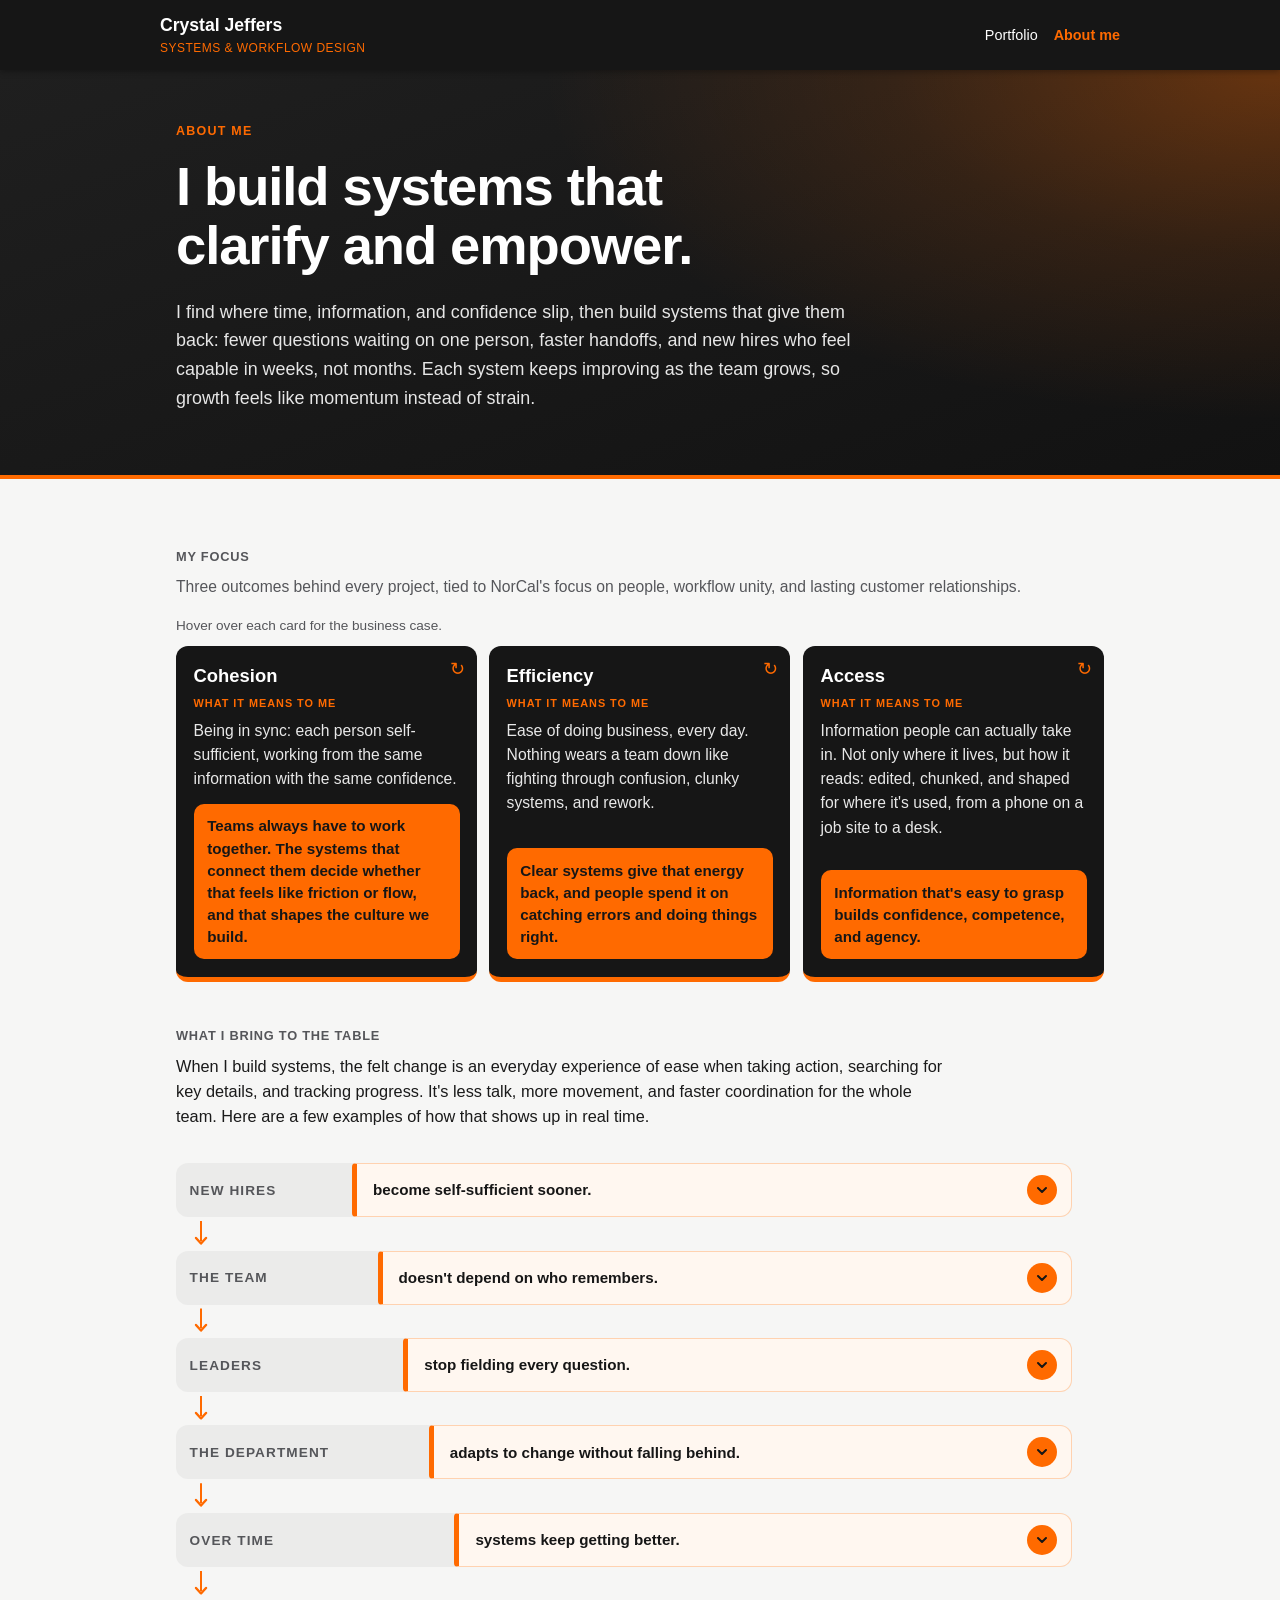
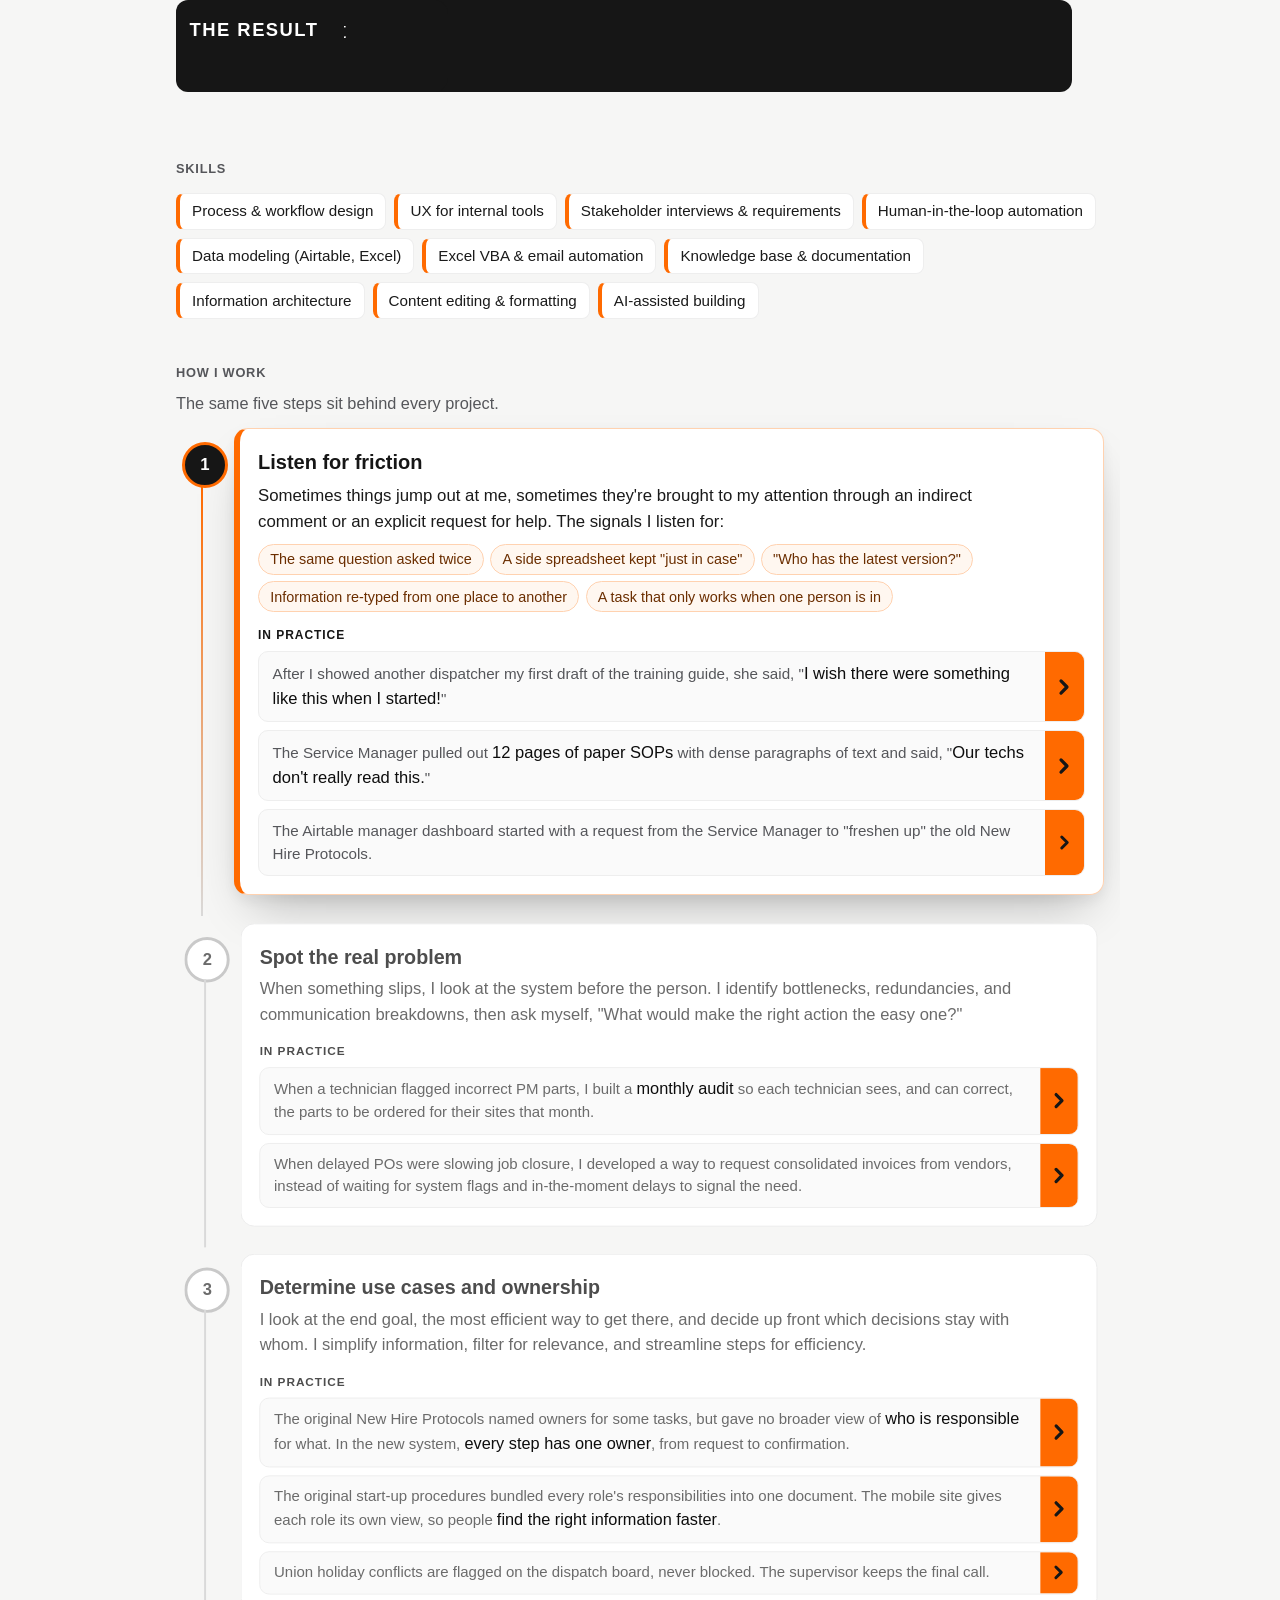
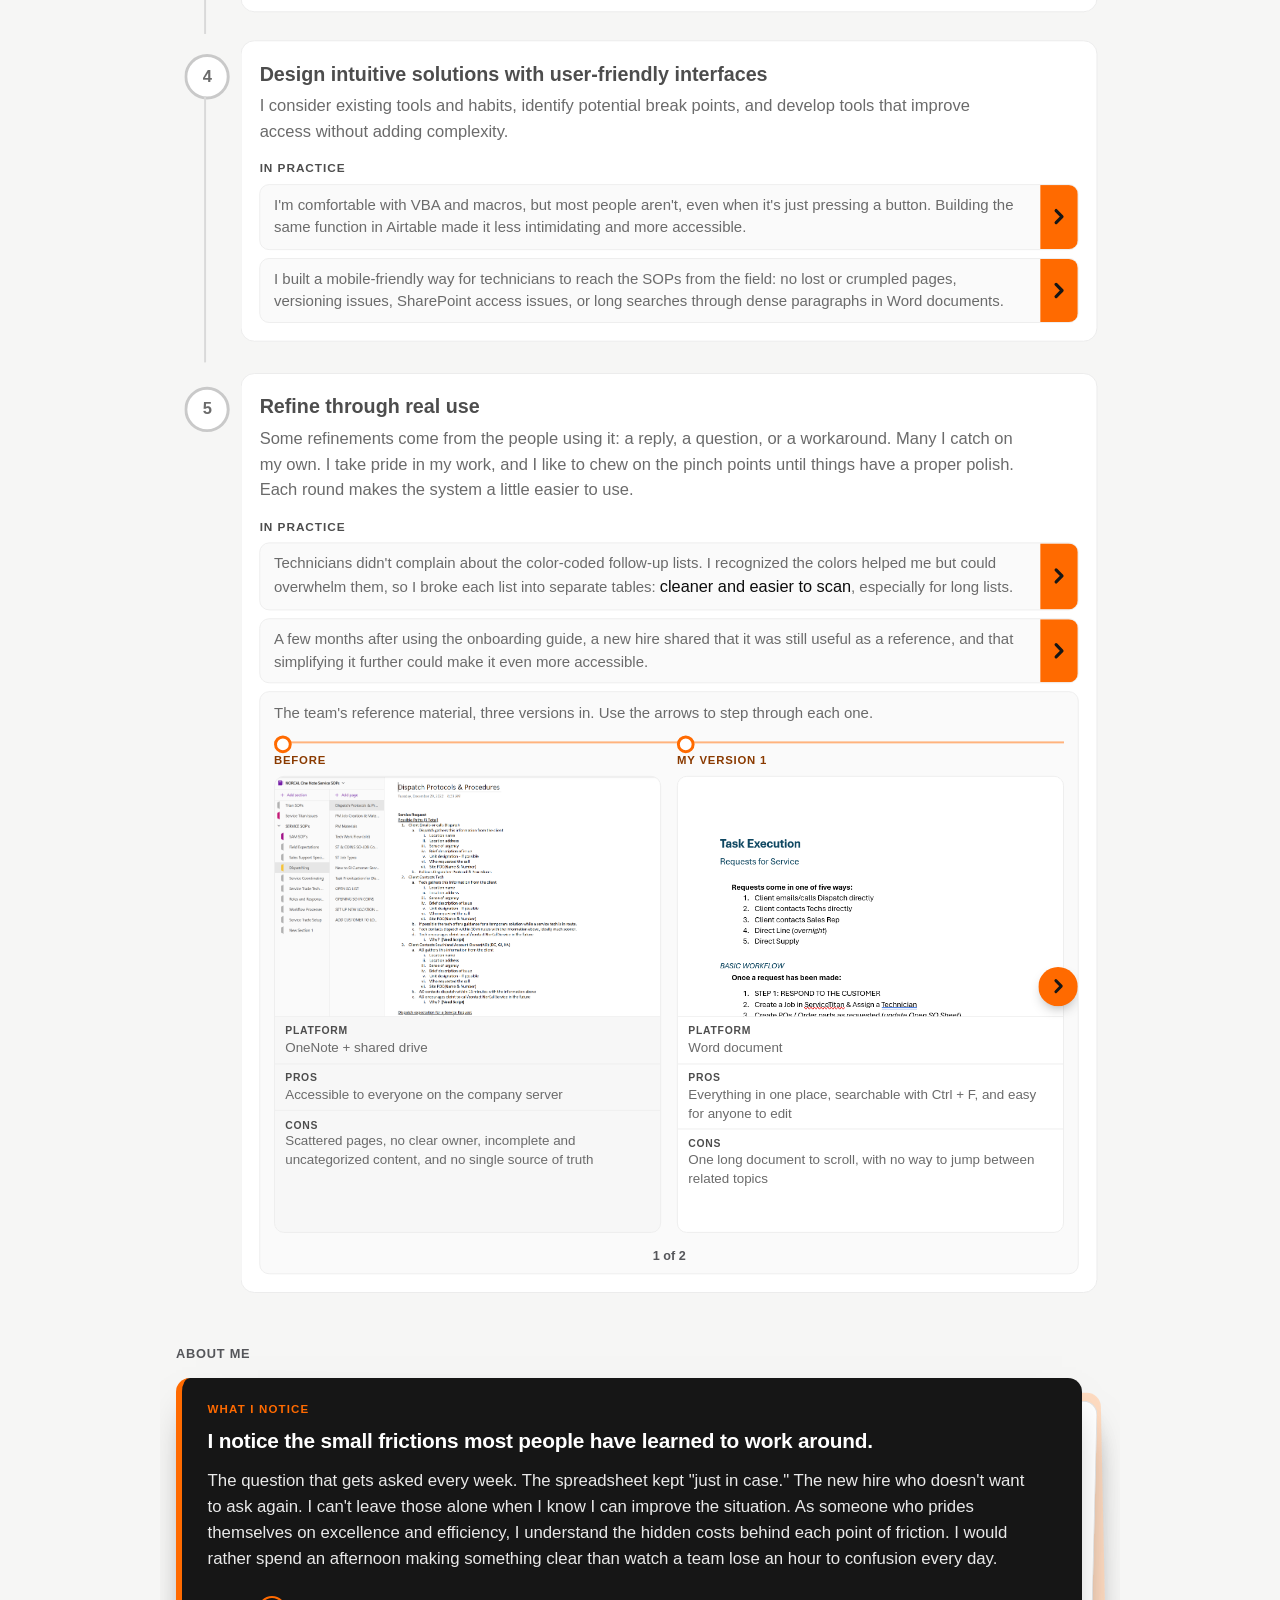
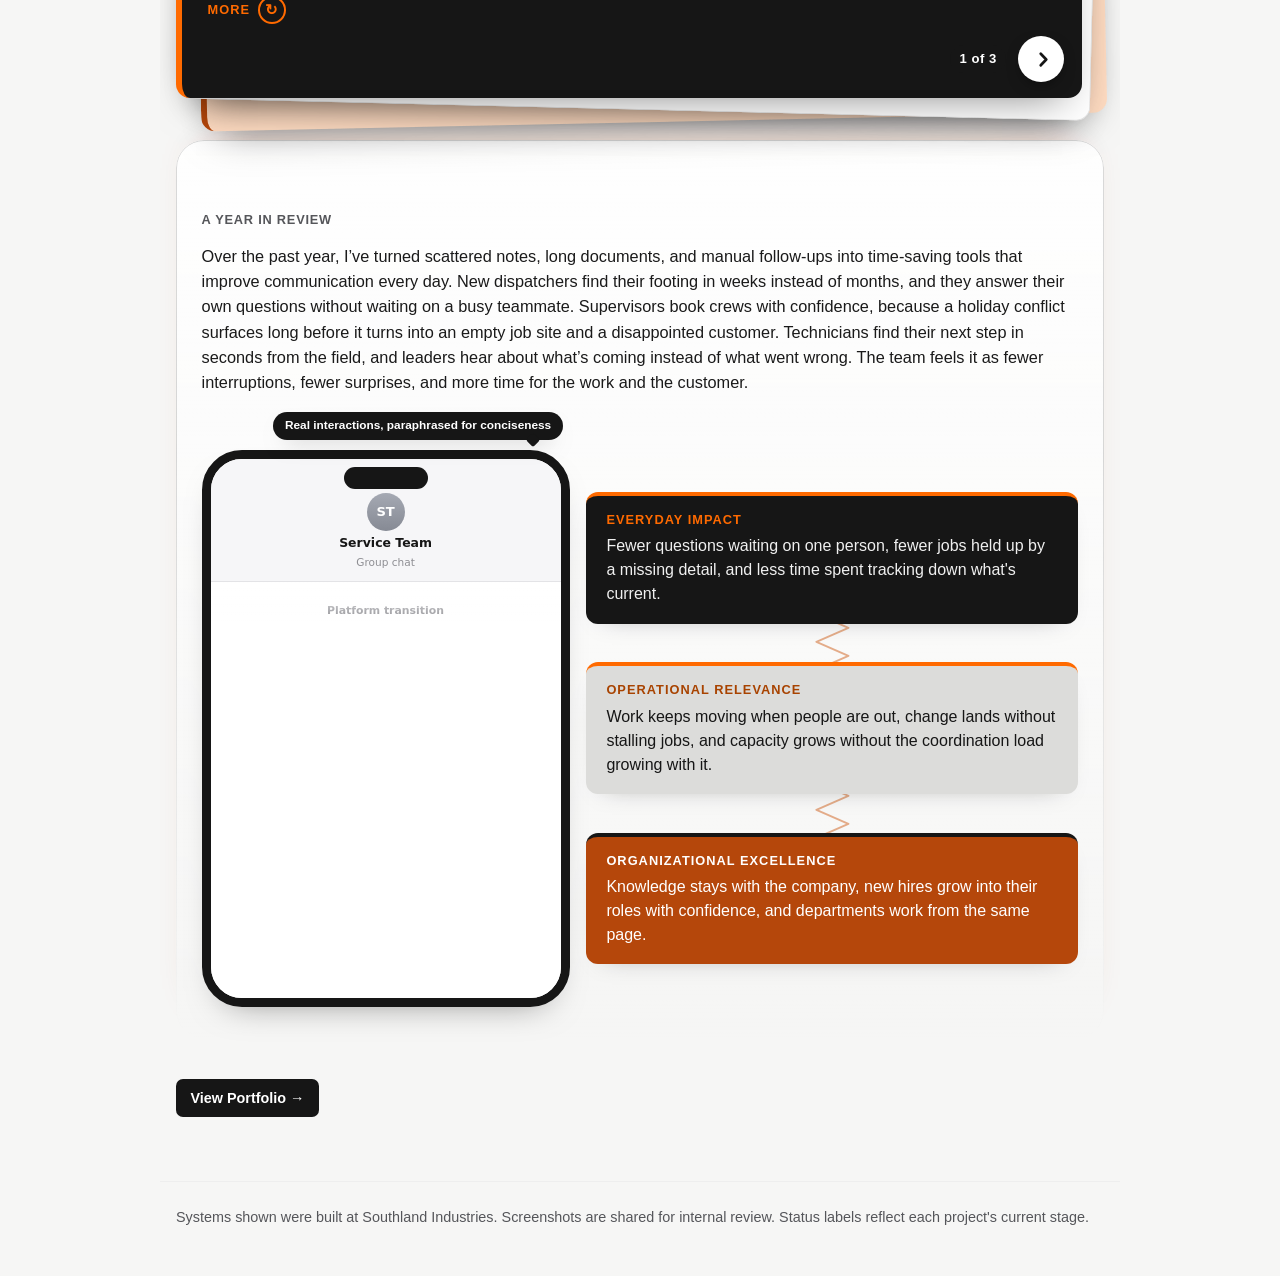
==== commit 0264bcdf: "Add files via upload" ====
--- a/about.html
+++ b/about.html
@@ -6,7 +6,7 @@
 <meta name="viewport" content="width=device-width, initial-scale=1.0">
 <title>About · Crystal Jeffers</title>
 <meta name="description" content="Crystal Jeffers builds systems that clarify and empower: finding where time, information, and confidence slip, then developing and refining the fix.">
-<link rel="stylesheet" href="assets/style.css?v=20">
+<link rel="stylesheet" href="assets/style.css?v=22">
 <script>
   document.documentElement.classList.add("js");
   /* Set up the My Focus fly-in before first paint. Safety net: if anything
@@ -269,21 +269,43 @@
   <div class="about-me about-deck">
     <div class="deck-cards">
       <div class="deck-card">
+        <div class="deck-front">
         <p class="deck-kicker">What I notice</p>
         <p class="about-me-lead">I notice the small frictions most people have learned to work around.</p>
         <p>The question that gets asked every week. The spreadsheet kept "just in case." The new hire who doesn't want to ask again. I can't leave those alone when I know I can improve the situation. As someone who prides themselves on excellence and efficiency, I understand the hidden costs behind each point of friction. I would rather spend an afternoon making something clear than watch a team lose an hour to confusion every day.</p>
-        <details class="deck-more"><summary><span class="deck-more-label"></span><span class="sr-only-more" style="position:absolute;width:1px;height:1px;overflow:hidden;clip:rect(0 0 0 0)">Show more about this</span><span class="deck-more-arrow" aria-hidden="true"></span></summary><div class="deck-more-body"><p>I once showed a very rough draft of my training guide to a dispatcher, and she said, “Man, I wish there had been something like this when I started!” I think a lot of people feel that way. These tool and knowledge gaps live in a strange middle ground. They’re painful, just not painful enough to replace the clunky workaround that’s “good enough.”</p><p>Even when friction shows up every day, it rarely gets attention until it becomes an emergency. I have a hard time accepting that, especially when this work comes so naturally to me. I feel a bit like Spider-Man: with these skills comes a responsibility to use them for good, for teams of every shape and size. All I have to do is listen.</p></div></details>
+        <button type="button" class="deck-turn" data-to="back" aria-label="Turn the card over for more"><span class="deck-turn-label">More</span><span class="deck-turn-icon" aria-hidden="true"></span></button>
+        </div>
+        <div class="deck-back">
+          <p class="deck-kicker">What I notice</p>
+          <p>I once showed a very rough draft of my training guide to a dispatcher, and she said, “Man, I wish there had been something like this when I started!” I think a lot of people feel that way.</p><p>Tool and knowledge gaps tend to live in a weird middle ground where they don’t get addressed until they’re painful enough to demand something better than the clunky workaround that’s “good enough for now.” Even daily friction rarely gets attention until it becomes an emergency. I have a hard time accepting that when this work comes so naturally to me. I don’t just notice the friction, I can’t look away! When I know I can improve the situation, I’m not happy until I do.</p>
+          <button type="button" class="deck-turn deck-turn-back" data-to="front" aria-label="Turn the card back over"><span class="deck-turn-label">Back</span><span class="deck-turn-icon" aria-hidden="true"></span></button>
+        </div>
       </div>
       <div class="deck-card">
+        <div class="deck-front">
         <p class="deck-kicker">How I work</p>
         <p class="about-me-lead">I listen for friction, uncover root causes and nuances, then develop iterative solutions that spark delight and fit within the ecosystem.</p>
         <p>I design for the person on the other end of the system, and I keep refining long after something is "good enough," because I take pride in a proper polish. I learn whatever the problem needs, whether that's a database, a macro, or a website, and I'm comfortable using AI tools to get there faster.</p>
-        <details class="deck-more"><summary><span class="deck-more-label"></span><span class="sr-only-more" style="position:absolute;width:1px;height:1px;overflow:hidden;clip:rect(0 0 0 0)">Show more about this</span><span class="deck-more-arrow" aria-hidden="true"></span></summary><div class="deck-more-body"><p>The sweetest sound in the world to me is someone saying, “Wow.” I got an “Oh damn!” from the Superintendent when I showed them role-based SOP views and interactive checklists for start-up technicians. Another said, “This looks good. REAL good,” when he saw how I had reworked and expanded the dispatch board.</p><p>I like building things people can get excited about: things that go beyond the ask, plan for the future, and account for everything my solutions touch. That’s how I work. It’s not just fixing today’s problem. It’s designing tomorrow’s solution.</p></div></details>
+        <button type="button" class="deck-turn" data-to="back" aria-label="Turn the card over for more"><span class="deck-turn-label">More</span><span class="deck-turn-icon" aria-hidden="true"></span></button>
+        </div>
+        <div class="deck-back">
+          <p class="deck-kicker">How I work</p>
+          <p>The sweetest sound in the world to me is someone saying, “Wow.” I got an “Oh damn!” from the Superintendent when I showed them role-based SOP views and interactive checklists for start-up technicians. Another said, “This looks good. REAL good,” when he saw how I had reworked and expanded the dispatch board.</p><p>I like building things people can get excited about: things that go beyond the ask, plan for the future, and account for everything my solutions touch. That’s how I work. It’s not just fixing today’s problem. It’s designing tomorrow’s solution.</p>
+          <button type="button" class="deck-turn deck-turn-back" data-to="front" aria-label="Turn the card back over"><span class="deck-turn-label">Back</span><span class="deck-turn-icon" aria-hidden="true"></span></button>
+        </div>
       </div>
       <div class="deck-card">
+        <div class="deck-front">
         <p class="deck-kicker">What I believe</p>
         <p class="about-me-lead">Confidence is built on clarity and certainty.</p>
         <p>When people know what to do and where to find the answer, they are empowered to act faster, make fewer mistakes, and take ownership over their piece of the pie. That's what I bring to a team: curiosity, thoughtfulness, and the tenacity to take an idea from "would be nice" all the way into everyday use.</p>
+        <button type="button" class="deck-turn" data-to="back" aria-label="Turn the card over for more"><span class="deck-turn-label">More</span><span class="deck-turn-icon" aria-hidden="true"></span></button>
+        </div>
+        <div class="deck-back">
+          <p class="deck-kicker">What I believe</p>
+          <p>Flow is a big part of how I operate. It’s my happy place. And flow only happens when you have the tools, trust, and team dynamics to execute tasks with confidence. When I improve processes, I don’t just see that as making someone’s day a little more pleasant, I see it as a path to empowerment. I see it as giving people the ability to take ownership and operate at a higher level. That’s what I strive to bring to the workplace.</p>
+          <button type="button" class="deck-turn deck-turn-back" data-to="front" aria-label="Turn the card back over"><span class="deck-turn-label">Back</span><span class="deck-turn-icon" aria-hidden="true"></span></button>
+        </div>
       </div>
     </div>
   </div>
@@ -291,10 +313,12 @@
   </section>
 
   <!-- ===================== A YEAR IN REVIEW ===================== -->
-  <section class="page-section" id="review" aria-labelledby="review-label">
+  <section class="page-section yir-spotlight" id="review" aria-labelledby="review-label">
   <p class="section-label" id="review-label">A Year in Review</p>
     <p class="yir-summary">Over the past year, I’ve turned scattered notes, long documents, and manual follow-ups into time-saving tools that improve communication every day. New dispatchers find their footing in weeks instead of months, and they answer their own questions without waiting on a busy teammate. Supervisors book crews with confidence, because a holiday conflict surfaces long before it turns into an empty job site and a disappointed customer. Technicians find their next step in seconds from the field, and leaders hear about what’s coming instead of what went wrong. The team feels it as fewer interruptions, fewer surprises, and more time for the work and the customer.</p>
     <div class="yir-grid">
+    <div class="phone-wrap">
+    <p class="phone-note" role="note">Real interactions, paraphrased for conciseness</p>
     <div class="phone">
       <div class="phone-bar" aria-hidden="true"><span class="phone-island"></span><span class="phone-avatar">ST</span><span class="phone-name">Service Team</span><span class="phone-sub">Group chat</span></div>
     <div class="thread" aria-label="How the year's improvements came about, as a conversation">
@@ -347,6 +371,7 @@
       </ol>
     </div>
     </div>
+    </div>
     <div class="about-why why-trio">
       <div>
         <h3>Everyday Impact</h3>
@@ -372,6 +397,6 @@
   Systems shown were built at Southland Industries. Screenshots are shared for internal review. Status labels reflect each project's current stage.
 </footer>
 
-<script src="assets/site.js?v=14" defer></script>
+<script src="assets/site.js?v=16" defer></script>
 </body>
 </html>
--- a/assets/style.css
+++ b/assets/style.css
@@ -1793,3 +1793,81 @@
 .tabs-on .card-folder { background: #f3f3f1; border-color: #d6d6d3; }
 /* Details: no orange left edge, since the folder already frames them */
 .build-item { border-left: 1px solid #ffd2b0; }
+
+/* Round 6b: Details show headlines only, tap to open */
+.bi-ready .build-item { cursor: pointer; position: relative; padding-right: 2.4rem; }
+.bi-ready .build-item > span { display: none; }
+.bi-ready .build-item.open > span { display: block; animation: drawer-in 0.25s ease both; }
+.bi-ready .build-item::after { content: "+"; position: absolute; right: 0.85rem; top: 0.45rem; font-size: 1.25rem; font-weight: 700; color: var(--color-orange); transition: transform 0.2s ease; }
+.bi-ready .build-item.open::after { transform: rotate(45deg); }
+.bi-ready .build-item:focus-visible { outline: 2px solid var(--color-orange); outline-offset: 2px; }
+.bi-hint { margin: 0 0 0.6rem; font-size: 0.85rem; color: #555; }
+@media print { .bi-ready .build-item > span { display: block; } }
+
+/* Round 7: About me cards turn over instead of expanding */
+.deck-turn { display: none; }
+.turn-ready .deck-turn {
+  display: inline-flex; align-items: center; gap: 0.5rem; margin-top: 0.6rem; padding: 0;
+  background: none; border: 0; cursor: pointer; font: inherit; font-size: 0.8rem; font-weight: 700;
+  letter-spacing: 0.08em; text-transform: uppercase; color: inherit;
+}
+.turn-ready .deck-turn:focus-visible { outline: 3px solid var(--color-orange); outline-offset: 3px; border-radius: 4px; }
+.deck-turn-icon { width: 28px; height: 28px; border-radius: 50%; border: 2px solid currentColor; display: grid; place-items: center; transition: transform 0.3s ease; }
+.deck-turn-icon::before { content: "\21BB"; font-size: 0.95rem; line-height: 1; font-weight: 700; }
+.deck-turn:hover .deck-turn-icon { transform: rotate(180deg); }
+.deck-card:nth-child(1) .deck-turn { color: var(--color-orange); }
+.deck-card:nth-child(2) .deck-turn { color: #a84300; }
+.deck-card:nth-child(3) .deck-turn { color: #9a3d00; }
+.deck-back { margin-top: 1rem; }
+.turn-ready .deck-back { display: none; margin-top: 0; }
+.turn-ready .deck-card.show-back .deck-back { display: block; }
+.turn-ready .deck-card.show-back .deck-front { display: none; }
+.deck-back p:not(.deck-kicker) { font-size: 1.02rem; line-height: 1.6; }
+.deck-card:nth-child(1) .deck-back p:not(.deck-kicker) { color: #e9e9e9; }
+.deck-card:nth-child(3) .deck-back p:not(.deck-kicker) { color: var(--color-black); }
+
+/* Round 7: Year in Review spotlight bubble */
+.yir-spotlight {
+  position: relative; isolation: isolate;
+  margin-top: 1rem; padding: 1.6rem 1.6rem 2rem !important;
+  border-radius: 28px;
+  background: linear-gradient(180deg, rgba(255,255,255,0.92) 0%, rgba(255,255,255,0.6) 40%, rgba(255,255,255,0) 100%);
+  box-shadow: 0 -18px 40px -32px rgba(201,79,0,0.45);
+}
+.yir-spotlight::before {
+  content: ""; position: absolute; inset: 0; z-index: -1; pointer-events: none;
+  border-radius: inherit; border: 1px solid rgba(22,22,22,0.16);
+  -webkit-mask-image: linear-gradient(180deg, #000 0%, #000 35%, transparent 100%);
+  mask-image: linear-gradient(180deg, #000 0%, #000 35%, transparent 100%);
+}
+.yir-spotlight .yir-summary { margin-bottom: 3.4rem !important; }
+@media (max-width: 640px) { .yir-spotlight { padding: 1.2rem 1rem 1.6rem !important; border-radius: 22px; } }
+
+/* Phone caption */
+.phone-wrap { position: relative; display: flex; flex-direction: column; min-width: 0; }
+.phone-wrap .phone { flex: 1; }
+.phone-note {
+  position: absolute; z-index: 3; top: -2.35rem; right: 0.4rem; margin: 0 !important; white-space: nowrap;
+  padding: 0.38rem 0.75rem; border-radius: 999px;
+  background: var(--color-black); color: #fff !important; font-size: 0.74rem !important; line-height: 1.3; font-weight: 600;
+  box-shadow: 0 10px 22px -12px rgba(0,0,0,0.55); transform-origin: bottom right;
+}
+.phone-note::after { content: ""; position: absolute; right: 1.6rem; bottom: -5px; width: 10px; height: 10px; background: var(--color-black); transform: rotate(45deg); border-radius: 2px; }
+.anim-ready .phone-note { opacity: 0; transform: scale(0.6) translateY(6px); transition: opacity 0.3s ease, transform 0.45s cubic-bezier(0.2, 0.9, 0.3, 1.35); }
+.anim-ready .phone-note.popped { opacity: 1; transform: none; }
+@media (max-width: 1000px) { .yir-grid .phone-wrap .phone { width: 100%; justify-self: auto; } }
+@media (max-width: 720px) { .yir-grid .phone-wrap { justify-self: center; width: min(100%, 23rem); } .phone-note { right: 0; } }
+
+/* Impact cards: shorter, threaded by a zigzag line with a moving pulse */
+.yir-grid .about-why { position: relative; justify-content: center; gap: 2.4rem; }
+.yir-grid .about-why > div { flex: 0 0 auto; position: relative; z-index: 1; padding: 1rem 1.3rem 1.1rem; }
+.yir-grid .about-why > .zig { position: absolute; inset: 0; z-index: 0; width: 100%; height: 100%; padding: 0; background: none; border: 0; box-shadow: none; overflow: visible; pointer-events: none; transform: none !important; opacity: 1 !important; }
+.zig-base { fill: none; stroke: #c94f00; stroke-opacity: 0.45; stroke-width: 2; stroke-linejoin: round; }
+.zig-pulse { fill: none; stroke: #ff9a3c; stroke-width: 3.5; stroke-linecap: round; stroke-linejoin: round; filter: drop-shadow(0 0 4px #ff8a1f) drop-shadow(0 0 9px rgba(255,138,31,0.8)); opacity: 0; }
+.why-trio > div.zapped { animation: zap 0.9s ease-out; }
+@keyframes zap {
+  0% { box-shadow: 0 0 0 0 rgba(255,138,31,0); }
+  25% { box-shadow: 0 0 0 3px rgba(255,138,31,0.7), 0 0 26px 2px rgba(255,120,0,0.45); }
+  100% { box-shadow: 0 0 0 0 rgba(255,138,31,0), 0 10px 24px -18px rgba(0,0,0,0.35); }
+}
+@media (prefers-reduced-motion: reduce) { .why-trio > div.zapped { animation: none; } .anim-ready .phone-note { opacity: 1; transform: none; } }
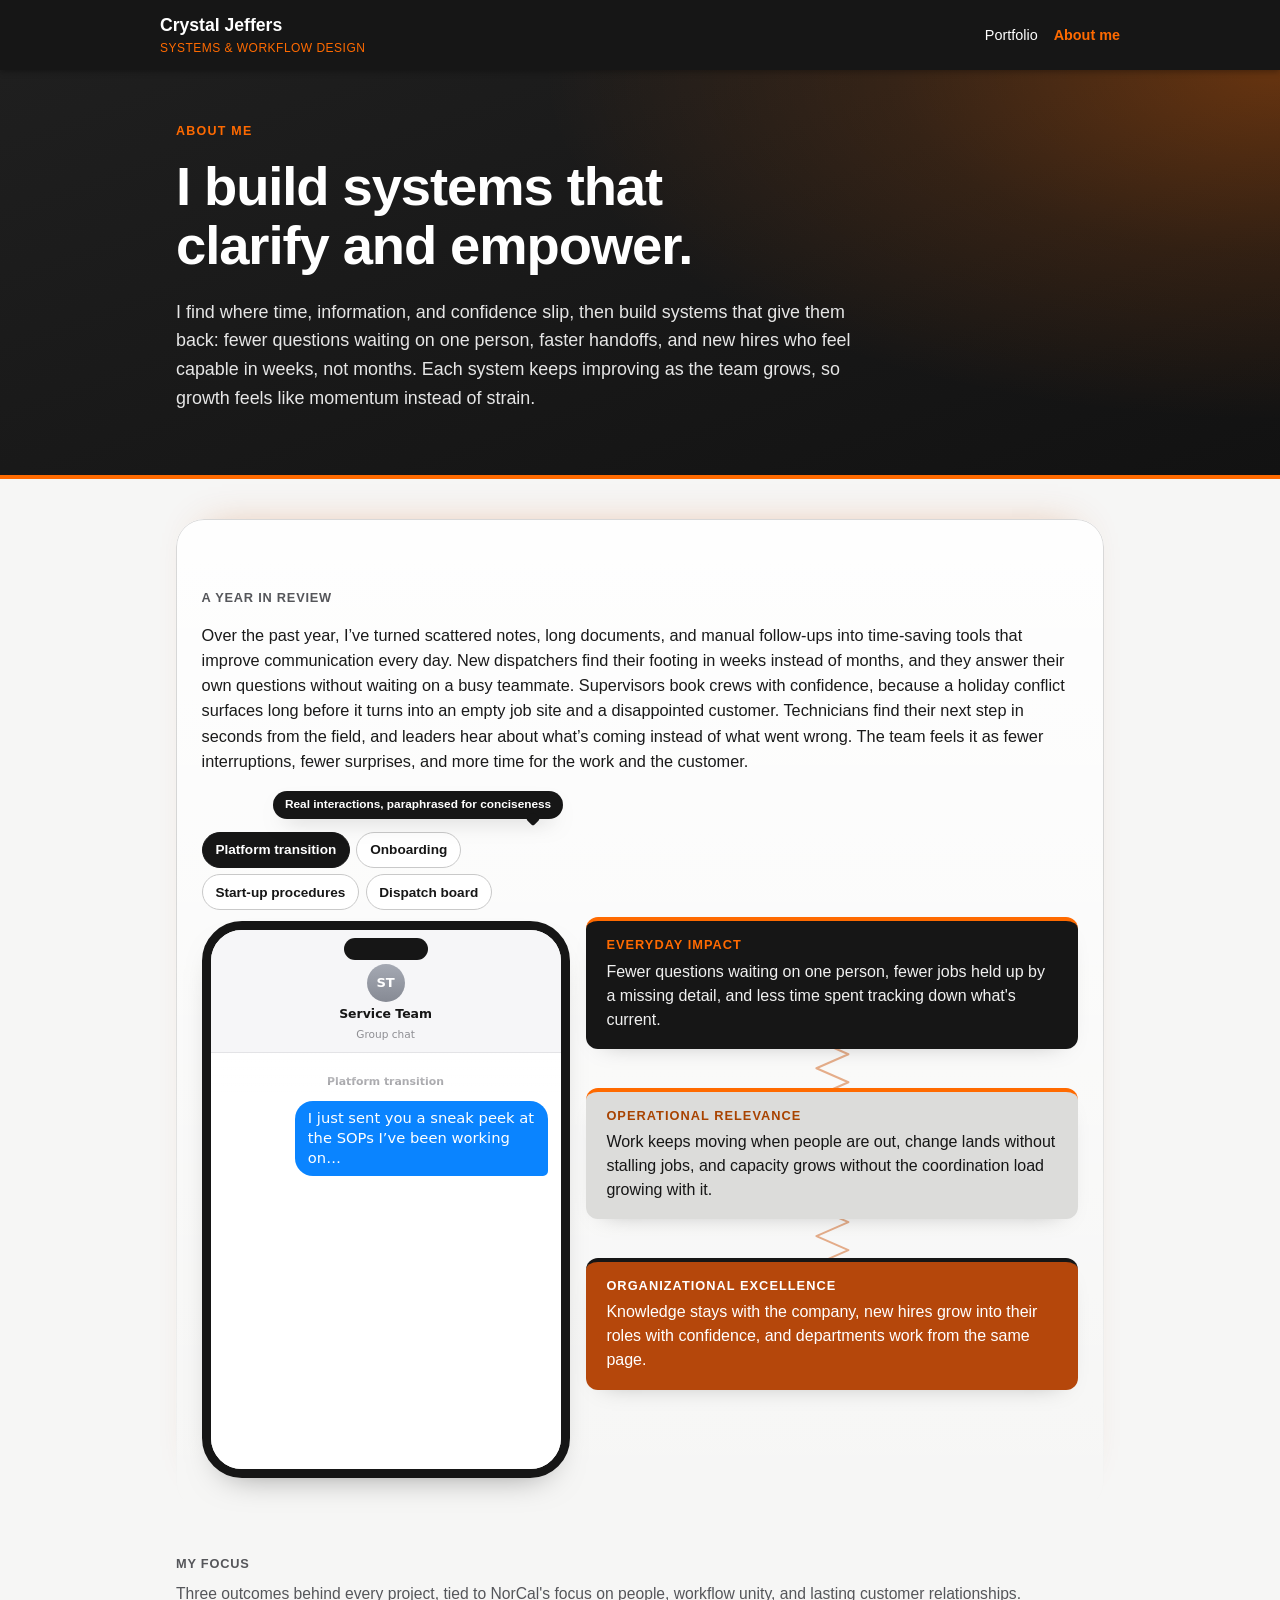
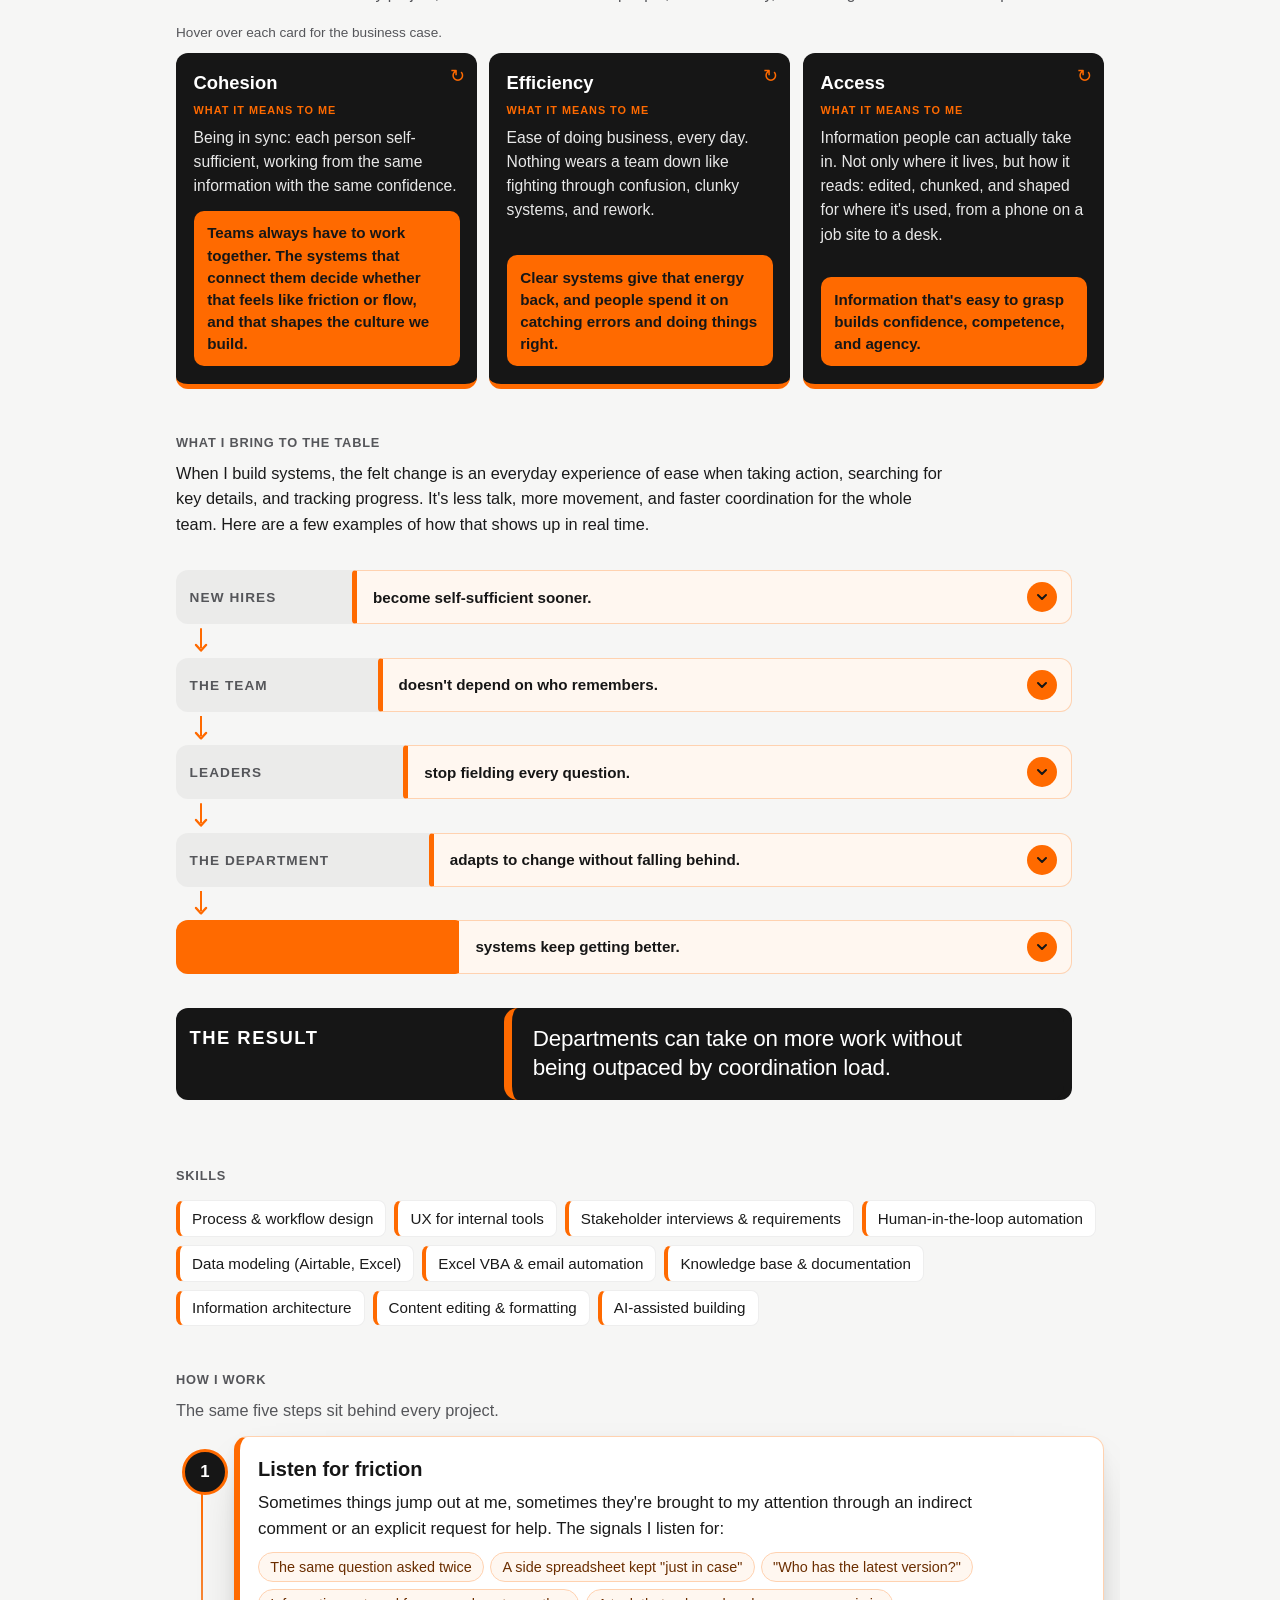
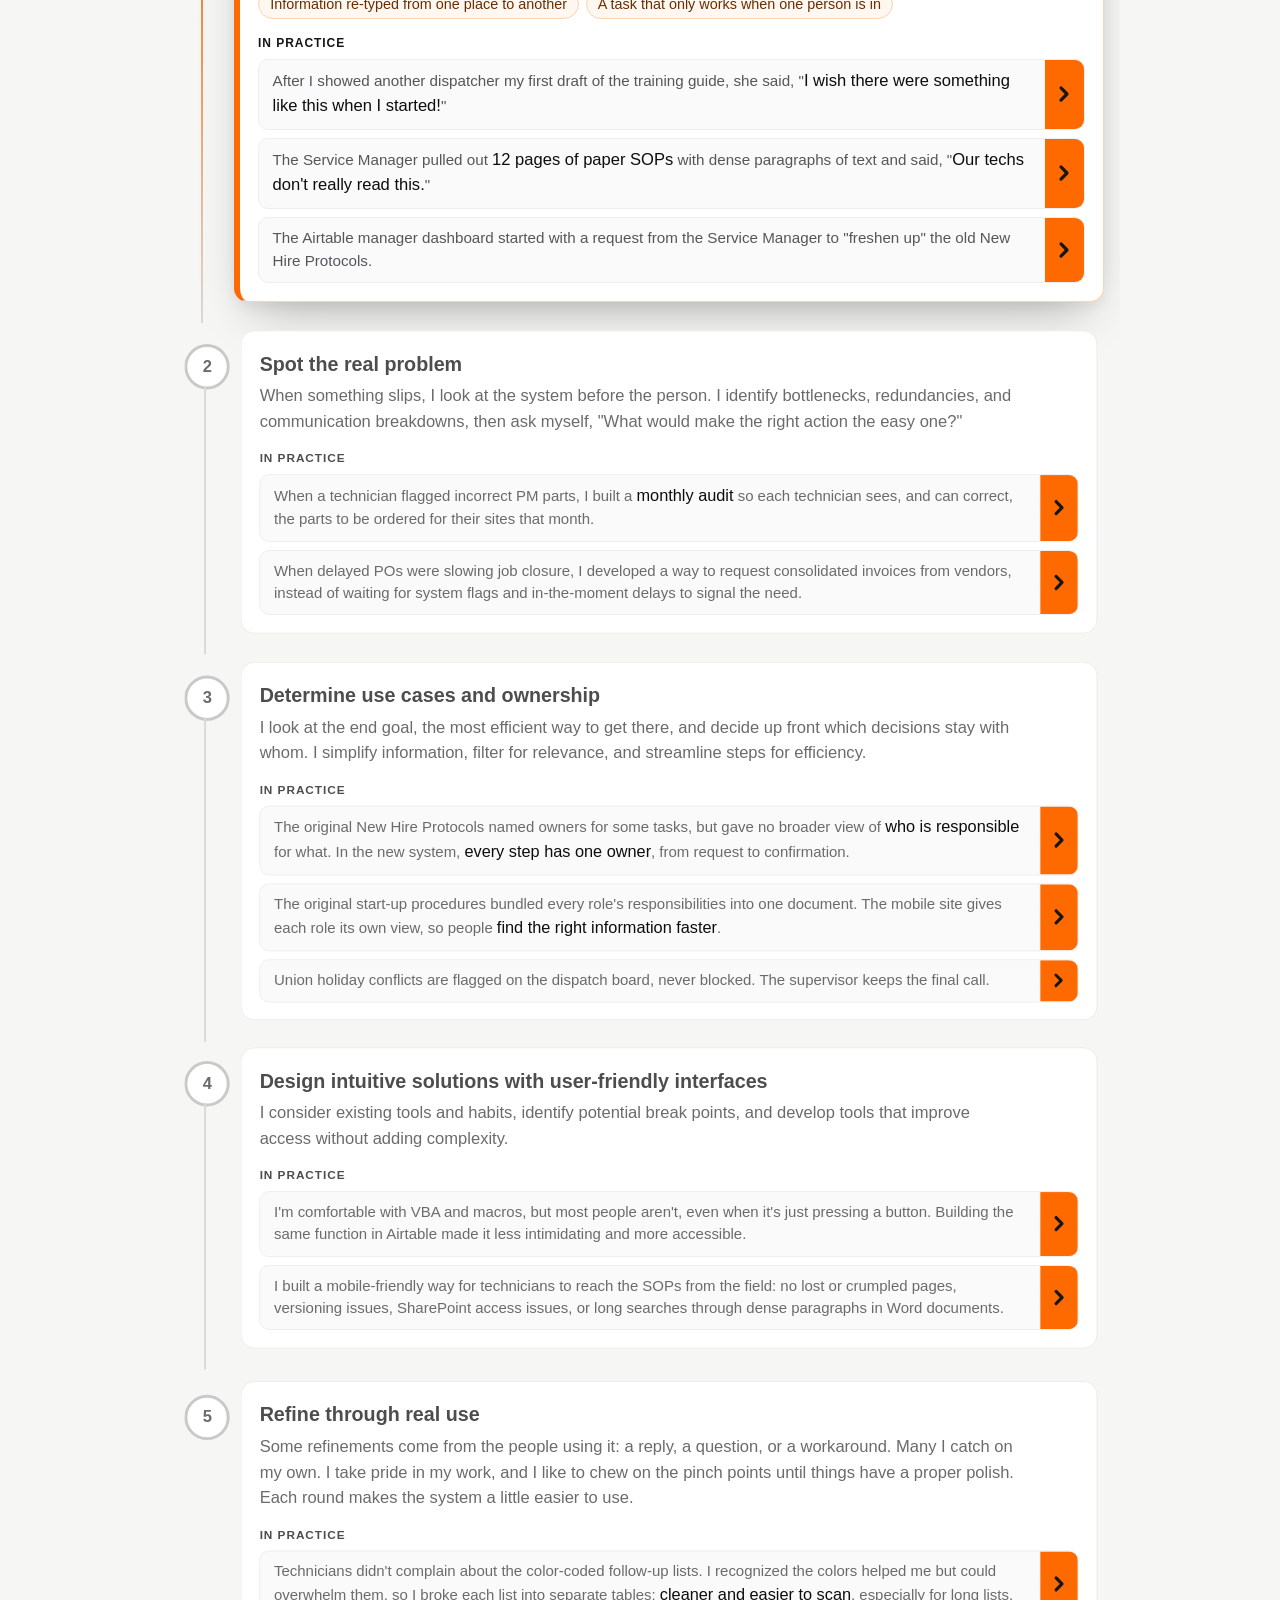
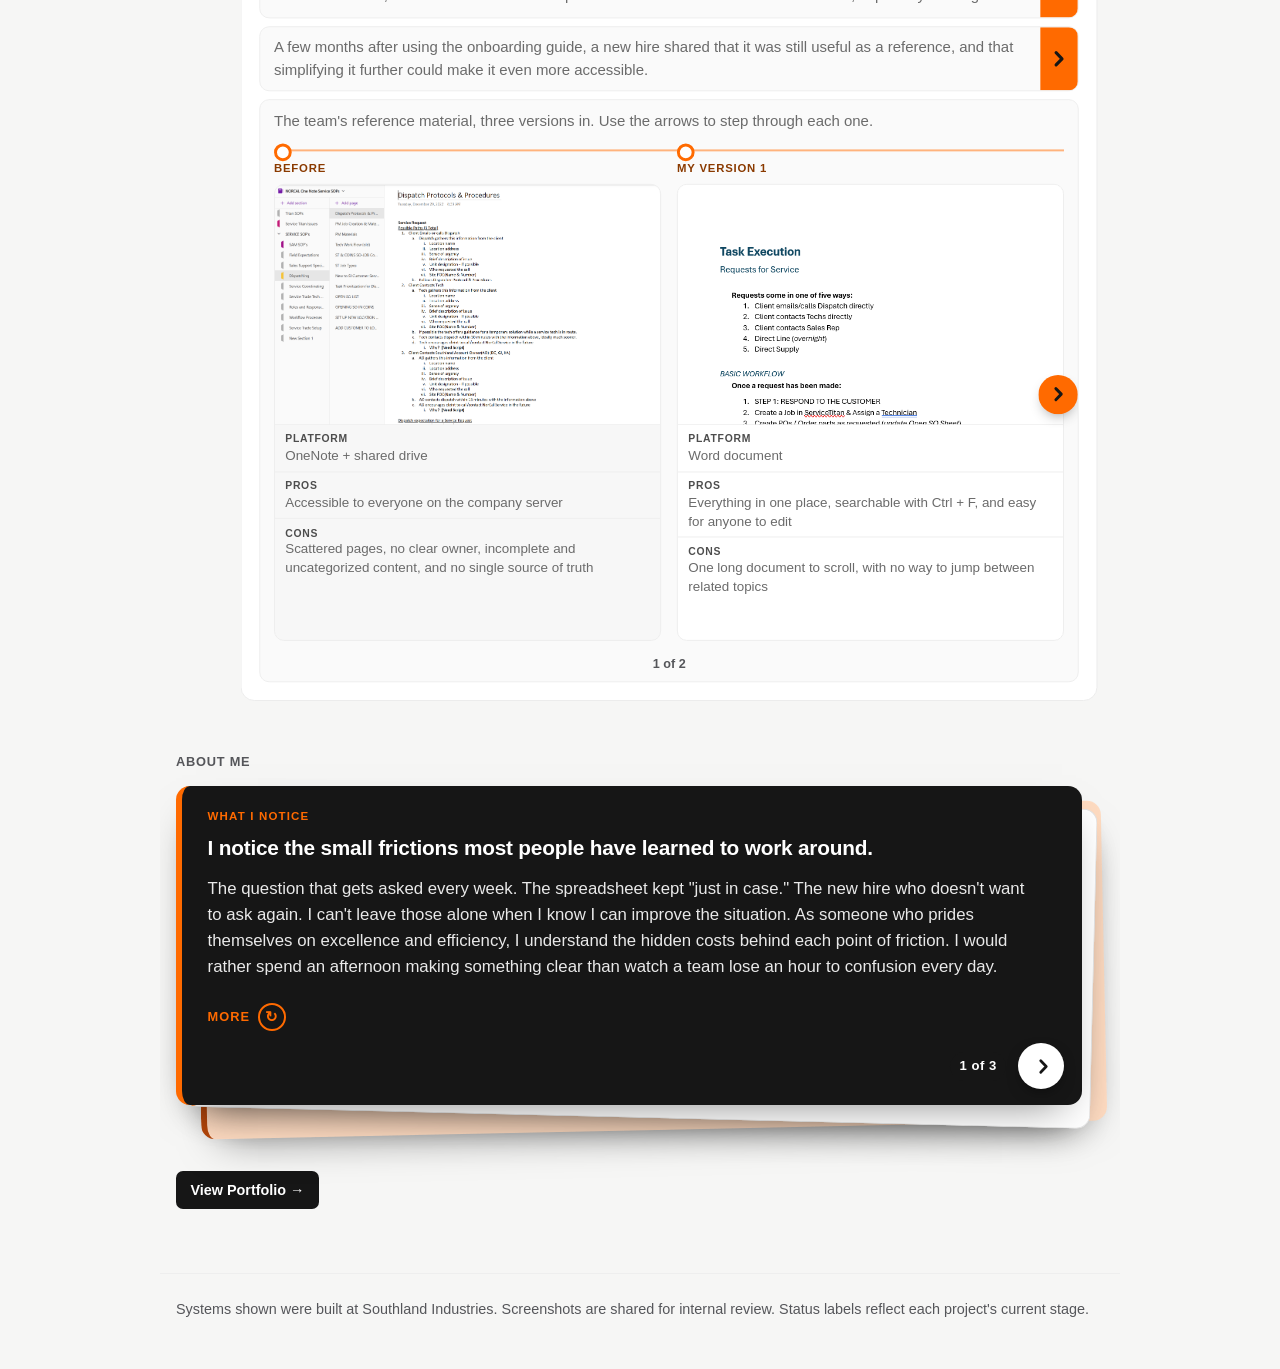
==== commit 4647c6de: "Add files via upload" ====
--- a/about.html
+++ b/about.html
@@ -6,7 +6,7 @@
 <meta name="viewport" content="width=device-width, initial-scale=1.0">
 <title>About · Crystal Jeffers</title>
 <meta name="description" content="Crystal Jeffers builds systems that clarify and empower: finding where time, information, and confidence slip, then developing and refining the fix.">
-<link rel="stylesheet" href="assets/style.css?v=22">
+<link rel="stylesheet" href="assets/style.css?v=23">
 <script>
   document.documentElement.classList.add("js");
   /* Set up the My Focus fly-in before first paint. Safety net: if anything
@@ -50,16 +50,103 @@
 <nav class="side-nav" aria-label="On this page">
   <p class="side-nav-title">On this page</p>
   <ol>
+    <li><a href="#review">Year in Review</a></li>
     <li><a href="#focus">My Focus</a></li>
     <li><a href="#bring">What I Bring</a></li>
     <li><a href="#skills">Skills</a></li>
     <li><a href="#approach">How I Work</a></li>
     <li><a href="#about">About Me</a></li>
-    <li><a href="#review">Year in Review</a></li>
   </ol>
 </nav>
 
 <main>
+
+  <!-- ===================== A YEAR IN REVIEW ===================== -->
+  <section class="page-section yir-spotlight" id="review" aria-labelledby="review-label">
+  <p class="section-label" id="review-label">A Year in Review</p>
+    <p class="yir-summary">Over the past year, I’ve turned scattered notes, long documents, and manual follow-ups into time-saving tools that improve communication every day. New dispatchers find their footing in weeks instead of months, and they answer their own questions without waiting on a busy teammate. Supervisors book crews with confidence, because a holiday conflict surfaces long before it turns into an empty job site and a disappointed customer. Technicians find their next step in seconds from the field, and leaders hear about what’s coming instead of what went wrong. The team feels it as fewer interruptions, fewer surprises, and more time for the work and the customer.</p>
+    <div class="yir-grid">
+    <div class="phone-wrap">
+    <p class="phone-note" role="note">Real interactions, paraphrased for conciseness</p>
+    <div class="thread-pills" role="group" aria-label="Jump to a part of the conversation" hidden></div>
+    <div class="phone">
+      <div class="phone-bar" aria-hidden="true"><span class="phone-island"></span><span class="phone-avatar">ST</span><span class="phone-name">Service Team</span><span class="phone-sub">Group chat</span></div>
+    <div class="thread" aria-label="How the year's improvements came about, as a conversation">
+      <ol class="thread-list">
+        <li class="msg-topic" data-pill="Platform transition">Platform transition</li>
+        <li class="msg msg-out"><span class="msg-who">Crystal</span>I just sent you a sneak peek at the SOPs I’ve been working on…</li>
+        <li class="msg msg-in"><span class="msg-who">Director</span>Wow, this is great! Can you update this through the ServiceTitan rollout?</li>
+        <li class="msg msg-out"><span class="msg-who">Crystal</span>Sure, I’ll keep a running log of process changes as we sunset.</li>
+        <li class="msg msg-out"><span class="msg-who">Crystal</span>We’ll keep active and archived articles to bridge the transition gap.</li>
+        <li class="msg msg-in msg-emoji"><span class="msg-who">Director</span><span role="img" aria-label="Thumbs up">👍</span></li>
+        <li class="msg-topic" data-pill="Onboarding">Onboarding</li>
+        <li class="msg msg-in"><span class="msg-who">Supervisor</span>We’re bringing on a new dispatcher this spring. It’ll take about three months to get him trained up.</li>
+        <li class="msg msg-out"><span class="msg-who">Crystal</span>Three months? How about three weeks?</li>
+        <li class="msg msg-in"><span class="msg-who">Supervisor</span>What?</li>
+        <li class="msg-topic">A few weeks later</li>
+        <li class="msg msg-out"><span class="msg-who">Crystal</span>Hey, Cole. It’s been a few weeks.</li>
+        <li class="msg msg-out"><span class="msg-who">Crystal</span>How are you feeling about the role? Any feedback on the onboarding guide?</li>
+        <li class="msg msg-in"><span class="msg-who">Dispatcher</span>I feel confident. I mostly just use the guide as a reference now, but it was really helpful for getting started.</li>
+        <li class="msg msg-in"><span class="msg-who">Dispatcher</span>Live examples would be nice</li>
+        <li class="msg msg-out"><span class="msg-who">Crystal</span>That’s an easy add =)</li>
+        <li class="msg-topic" data-pill="Start-up procedures">Start-up procedures</li>
+        <li class="msg msg-in"><span class="msg-who">Service Manager</span>I saw your onboarding guide. Could you do something similar for start-up?</li>
+        <li class="msg msg-in"><span class="msg-who">Service Manager</span>Nobody reads the SOPs we wrote.</li>
+        <li class="msg msg-in"><span class="msg-who">Technician</span>It’s long. My steps get buried. Some parts don’t make sense. The text is tiny on mobile… 🤷‍♂️</li>
+        <li class="msg msg-in"><span class="msg-who">Service Manager</span>Can you make something that’s easier to scan and understand?</li>
+        <li class="msg msg-out"><span class="msg-who">Crystal</span>How’s this?</li>
+        <li class="msg msg-out msg-img"><span class="msg-who">Crystal</span><img src="assets/img/sops/sop-phones.png" alt="Start-up SOPs on a phone, with a view for each role" loading="lazy"></li>
+        <li class="msg msg-out"><span class="msg-who">Crystal</span>Mobile-friendly too ;)</li>
+        <li class="msg msg-in"><span class="msg-who">Service Manager</span>Can the guys search with it?</li>
+        <li class="msg msg-out"><span class="msg-who">Crystal</span>Hmm…</li>
+        <li class="msg msg-out"><span class="msg-who">Crystal</span>Now they can =)</li>
+        <li class="msg msg-in msg-emoji"><span class="msg-who">Service Manager</span><span role="img" aria-label="Cool">😎</span></li>
+        <li class="msg msg-in"><span class="msg-who">Technician</span>THANK YOU</li>
+        <li class="msg msg-in"><span class="msg-who">Superintendent</span>And the procedures look so nice, you actually WANT to read it.</li>
+        <li class="msg msg-in"><span class="msg-who">Superintendent</span>It’s not like, “ugh, what are they trying to tell me now?”</li>
+        <li class="msg msg-in"><span class="msg-who">Superintendent</span>It’s “Whoa… what ARE they trying to tell me now?”</li>
+        <li class="msg-topic" data-pill="Dispatch board">Dispatch board</li>
+        <li class="msg msg-in"><span class="msg-who">Superintendent</span>Where’s Jake?</li>
+        <li class="msg msg-in"><span class="msg-who">Superintendent</span>This spreadsheet is so hard to read</li>
+        <li class="msg msg-out"><span class="msg-who">Crystal</span>Yeah, maybe not the best medium for a group this large…</li>
+        <li class="msg msg-out"><span class="msg-who">Crystal</span>Try this instead</li>
+        <li class="msg msg-out msg-img"><span class="msg-who">Crystal</span><img src="https://crystal-jeffers.github.io/start-up-procedures/assets/img/supervisor/job-tracker.png" alt="Dispatch board job tracker with phase and schedule status for every job" loading="lazy"></li>
+        <li class="msg msg-in"><span class="msg-who">Superintendent</span>OH damn</li>
+        <li class="msg msg-in"><span class="msg-who">Superintendent</span>I think there’s a union holiday coming up. Could you forward me the calendar?</li>
+        <li class="msg msg-out"><span class="msg-who">Crystal</span>Schedule the guys as normal. If there’s a holiday conflict, it’ll tell you.</li>
+        <li class="msg msg-out"><span class="msg-who">Crystal</span>I pre-loaded them into the system, so no need to dig that old thing up again =)</li>
+        <li class="msg msg-in"><span class="msg-who">Supervisor</span>Cool</li>
+        <li class="msg msg-in"><span class="msg-who">Service Manager</span>You guys like it? Don’t like it?</li>
+        <li class="msg msg-in"><span class="msg-who">Supervisor</span>No, for sure. Go with all of this. Definitely</li>
+        <li class="msg msg-in"><span class="msg-who">Supervisor</span>This is a great way to track jobs, manpower…</li>
+        <li class="msg msg-in msg-emoji"><span class="msg-who">Supervisor</span><span role="img" aria-label="Salute">🫡</span></li>
+        <li class="msg msg-in"><span class="msg-who">Supervisor</span>This looks good. Real good.</li>
+        <li class="msg msg-in"><span class="msg-who">Superintendent</span>I prefer Airtable over ACC. It’s so much cleaner and quicker to use.</li>
+        <li class="msg msg-in"><span class="msg-who">Superintendent</span>Anything next to this looks archaic.</li>
+        <li class="msg msg-in"><span class="msg-who">Superintendent</span>Before this, our notes looked like 💩</li>
+        <li class="msg msg-in"><span class="msg-who">Superintendent</span>Now I can see and edit this from my phone.</li>
+        <li class="msg msg-in"><span class="msg-who">Superintendent</span>It’s intuitive, you’ve got dropdowns, and there’s less typing from the field when the guys fill out forms.</li>
+        <li class="msg msg-in"><span class="msg-who">Superintendent</span>So maybe now they won’t curse at me!</li>
+      </ol>
+    </div>
+    </div>
+    </div>
+    <div class="about-why why-trio">
+      <div>
+        <h3>Everyday Impact</h3>
+        <p>Fewer questions waiting on one person, fewer jobs held up by a missing detail, and less time spent tracking down what's current.</p>
+      </div>
+      <div>
+        <h3>Operational Relevance</h3>
+        <p>Work keeps moving when people are out, change lands without stalling jobs, and capacity grows without the coordination load growing with it.</p>
+      </div>
+      <div>
+        <h3>Organizational Excellence</h3>
+        <p>Knowledge stays with the company, new hires grow into their roles with confidence, and departments work from the same page.</p>
+      </div>
+    </div>
+    </div>
+  </section>
 
   <!-- ===================== MY FOCUS: flip cards =====================
        Front: what the word means to me, with the second thought in an
@@ -312,83 +399,6 @@
 
   </section>
 
-  <!-- ===================== A YEAR IN REVIEW ===================== -->
-  <section class="page-section yir-spotlight" id="review" aria-labelledby="review-label">
-  <p class="section-label" id="review-label">A Year in Review</p>
-    <p class="yir-summary">Over the past year, I’ve turned scattered notes, long documents, and manual follow-ups into time-saving tools that improve communication every day. New dispatchers find their footing in weeks instead of months, and they answer their own questions without waiting on a busy teammate. Supervisors book crews with confidence, because a holiday conflict surfaces long before it turns into an empty job site and a disappointed customer. Technicians find their next step in seconds from the field, and leaders hear about what’s coming instead of what went wrong. The team feels it as fewer interruptions, fewer surprises, and more time for the work and the customer.</p>
-    <div class="yir-grid">
-    <div class="phone-wrap">
-    <p class="phone-note" role="note">Real interactions, paraphrased for conciseness</p>
-    <div class="phone">
-      <div class="phone-bar" aria-hidden="true"><span class="phone-island"></span><span class="phone-avatar">ST</span><span class="phone-name">Service Team</span><span class="phone-sub">Group chat</span></div>
-    <div class="thread" aria-label="How the year's improvements came about, as a conversation">
-      <ol class="thread-list">
-        <li class="msg-topic">Platform transition</li>
-        <li class="msg msg-out"><span class="msg-who">Crystal</span>I just sent you a sneak peek at the SOPs I’ve been working on…</li>
-        <li class="msg msg-in"><span class="msg-who">Director</span>Wow, this is great! Can you update this through the ServiceTitan rollout?</li>
-        <li class="msg msg-out"><span class="msg-who">Crystal</span>Sure, I’ll keep a running log of process changes as we sunset.</li>
-        <li class="msg msg-out"><span class="msg-who">Crystal</span>We’ll keep active and archived articles to bridge the transition gap.</li>
-        <li class="msg msg-in msg-emoji"><span class="msg-who">Director</span><span role="img" aria-label="Thumbs up">👍</span></li>
-        <li class="msg-topic">Onboarding</li>
-        <li class="msg msg-in"><span class="msg-who">Supervisor</span>We’re bringing on a new dispatcher this spring. It’ll take about three months to get him trained up.</li>
-        <li class="msg msg-out"><span class="msg-who">Crystal</span>Three months? How about three weeks?</li>
-        <li class="msg msg-in"><span class="msg-who">Supervisor</span>What?</li>
-        <li class="msg-topic">A few weeks later</li>
-        <li class="msg msg-out"><span class="msg-who">Crystal</span>Hey, Cole. It’s been a few weeks.</li>
-        <li class="msg msg-out"><span class="msg-who">Crystal</span>How are you feeling about the role? Any feedback on the onboarding guide?</li>
-        <li class="msg msg-in"><span class="msg-who">Dispatcher</span>I feel confident. I mostly just use the guide as a reference now, but it was really helpful for getting started.</li>
-        <li class="msg msg-in"><span class="msg-who">Dispatcher</span>Live examples would be nice</li>
-        <li class="msg msg-out"><span class="msg-who">Crystal</span>That’s an easy add =)</li>
-        <li class="msg-topic">Start-up procedures</li>
-        <li class="msg msg-in"><span class="msg-who">Service Manager</span>I saw your onboarding guide. Could you do something similar for start-up?</li>
-        <li class="msg msg-in"><span class="msg-who">Service Manager</span>Nobody reads the SOPs we wrote.</li>
-        <li class="msg msg-in"><span class="msg-who">Technician</span>It’s long. My steps get buried. Some parts don’t make sense. The text is tiny on mobile… 🤷‍♂️</li>
-        <li class="msg msg-in"><span class="msg-who">Service Manager</span>Can you make something that’s easier to scan and understand?</li>
-        <li class="msg msg-out"><span class="msg-who">Crystal</span>How’s this?</li>
-        <li class="msg msg-out msg-img"><span class="msg-who">Crystal</span><img src="assets/img/sops/sop-phones.png" alt="Start-up SOPs on a phone, with a view for each role" loading="lazy"></li>
-        <li class="msg msg-out"><span class="msg-who">Crystal</span>Mobile-friendly too ;)</li>
-        <li class="msg msg-in"><span class="msg-who">Service Manager</span>Can the guys search with it?</li>
-        <li class="msg msg-out"><span class="msg-who">Crystal</span>Hmm…</li>
-        <li class="msg msg-out"><span class="msg-who">Crystal</span>Now they can =)</li>
-        <li class="msg msg-in msg-emoji"><span class="msg-who">Service Manager</span><span role="img" aria-label="Cool">😎</span></li>
-        <li class="msg msg-in"><span class="msg-who">Technician</span>THANK YOU</li>
-        <li class="msg-topic">Dispatch board</li>
-        <li class="msg msg-in"><span class="msg-who">Superintendent</span>Where’s Jake?</li>
-        <li class="msg msg-in"><span class="msg-who">Superintendent</span>This spreadsheet is so hard to read</li>
-        <li class="msg msg-out"><span class="msg-who">Crystal</span>Yeah, maybe not the best medium for a group this large…</li>
-        <li class="msg msg-out"><span class="msg-who">Crystal</span>Try this instead</li>
-        <li class="msg msg-out msg-img"><span class="msg-who">Crystal</span><img src="https://crystal-jeffers.github.io/start-up-procedures/assets/img/supervisor/job-tracker.png" alt="Dispatch board job tracker with phase and schedule status for every job" loading="lazy"></li>
-        <li class="msg msg-in"><span class="msg-who">Superintendent</span>OH damn</li>
-        <li class="msg msg-in"><span class="msg-who">Superintendent</span>I think there’s a union holiday coming up. Could you forward me the calendar?</li>
-        <li class="msg msg-out"><span class="msg-who">Crystal</span>Schedule the guys as normal. If there’s a holiday conflict, it’ll tell you.</li>
-        <li class="msg msg-out"><span class="msg-who">Crystal</span>I pre-loaded them into the system, so no need to dig that old thing up again =)</li>
-        <li class="msg msg-in"><span class="msg-who">Supervisor</span>Cool</li>
-        <li class="msg msg-in"><span class="msg-who">Service Manager</span>You guys like it? Don’t like it?</li>
-        <li class="msg msg-in"><span class="msg-who">Supervisor</span>No, for sure. Go with all of this. Definitely</li>
-        <li class="msg msg-in"><span class="msg-who">Supervisor</span>This is a great way to track jobs, manpower…</li>
-        <li class="msg msg-in msg-emoji"><span class="msg-who">Supervisor</span><span role="img" aria-label="Salute">🫡</span></li>
-        <li class="msg msg-in"><span class="msg-who">Supervisor</span>This looks good. Real good.</li>
-      </ol>
-    </div>
-    </div>
-    </div>
-    <div class="about-why why-trio">
-      <div>
-        <h3>Everyday Impact</h3>
-        <p>Fewer questions waiting on one person, fewer jobs held up by a missing detail, and less time spent tracking down what's current.</p>
-      </div>
-      <div>
-        <h3>Operational Relevance</h3>
-        <p>Work keeps moving when people are out, change lands without stalling jobs, and capacity grows without the coordination load growing with it.</p>
-      </div>
-      <div>
-        <h3>Organizational Excellence</h3>
-        <p>Knowledge stays with the company, new hires grow into their roles with confidence, and departments work from the same page.</p>
-      </div>
-    </div>
-    </div>
-  </section>
-
   <p class="page-next"><a class="btn btn-dark" href="index.html">View Portfolio &rarr;</a></p>
 
 </main>
@@ -397,6 +407,6 @@
   Systems shown were built at Southland Industries. Screenshots are shared for internal review. Status labels reflect each project's current stage.
 </footer>
 
-<script src="assets/site.js?v=16" defer></script>
+<script src="assets/site.js?v=17" defer></script>
 </body>
 </html>
--- a/assets/style.css
+++ b/assets/style.css
@@ -1871,3 +1871,79 @@
   100% { box-shadow: 0 0 0 0 rgba(255,138,31,0), 0 10px 24px -18px rgba(0,0,0,0.35); }
 }
 @media (prefers-reduced-motion: reduce) { .why-trio > div.zapped { animation: none; } .anim-ready .phone-note { opacity: 1; transform: none; } }
+
+/* ---------- Round 9: thread pills, homepage thread link, easter egg ---------- */
+.hero-link.hero-thread { margin-left: 0.6rem; }
+.thread-pills { display: flex; flex-wrap: wrap; gap: 0.4rem; margin: 0.2rem 0 0.7rem; }
+.thread-pill { min-height: 36px; padding: 0.3rem 0.8rem; border: 1px solid #c9c9c9; border-radius: 999px; background: #fff; color: var(--color-black); font: inherit; font-size: 0.85rem; font-weight: 600; cursor: pointer; transition: background-color 0.15s ease, border-color 0.15s ease, color 0.15s ease; }
+.thread-pill:hover { border-color: var(--color-orange); }
+.thread-pill.is-now { background: var(--color-black); border-color: var(--color-black); color: #fff; }
+.thread-calm { height: 26rem; overflow-y: auto; }
+
+/* The tag hides behind the card's right edge and slides out a few seconds after the card opens. */
+.egg-dock { position: absolute; right: 0; top: 0; z-index: 5; display: flex; align-items: stretch; max-width: min(17rem, 80%); transform: translateX(110%); opacity: 0; pointer-events: none; transition: transform 0.6s cubic-bezier(0.2, 0.8, 0.2, 1.15), opacity 0.3s ease; }
+.egg-dock.egg-in { transform: translateX(0); opacity: 1; pointer-events: auto; animation: egg-wiggle 0.5s ease 0.8s 2; }
+.egg-tag { display: flex; gap: 0.55rem; align-items: center; text-align: left; padding: 0.55rem 0.7rem; border: 0; border-radius: 10px 0 0 10px; background: var(--color-black); color: #fff; font: inherit; font-size: 0.85rem; line-height: 1.3; cursor: pointer; box-shadow: -4px 6px 16px -6px rgba(0,0,0,0.4); }
+.egg-tag b { color: var(--color-orange); }
+.egg-tag:hover .egg-tag-play { transform: scale(1.12); }
+.egg-tag-play { flex: none; width: 26px; height: 26px; border-radius: 50%; background: #fff; position: relative; transition: transform 0.2s ease; }
+.egg-tag-play::after { content: ""; position: absolute; left: 10px; top: 7px; border-left: 9px solid var(--color-black); border-top: 6px solid transparent; border-bottom: 6px solid transparent; }
+.egg-hide { flex: none; width: 28px; border: 0; background: #333; color: #fff; font-size: 1rem; cursor: pointer; }
+@keyframes egg-wiggle { 0%, 100% { transform: translateX(0); } 40% { transform: translateX(-6px); } 70% { transform: translateX(2px); } }
+
+.egg { width: min(40rem, calc(100vw - 2rem)); max-height: calc(100vh - 2rem); padding: 0; border: 0; border-radius: 18px; background: #fff; color: var(--ink); box-shadow: 0 30px 60px -20px rgba(0,0,0,0.5); }
+.egg::backdrop { background: rgba(22,22,22,0.6); }
+body.egg-open { overflow: hidden; }
+.egg-frame { display: flex; flex-direction: column; }
+.egg-head { position: relative; padding: 1.1rem 3.2rem 0.6rem 1.3rem; }
+.egg-kicker { margin: 0; font-size: 0.78rem; font-weight: 700; letter-spacing: 0.06em; text-transform: uppercase; color: var(--color-orange-deep); }
+.egg-head h2 { margin: 0.15rem 0 0; font-size: 1.25rem; color: var(--color-black); }
+.egg-close { position: absolute; right: 0.8rem; top: 0.8rem; width: 40px; height: 40px; border: 0; border-radius: 50%; background: var(--color-grey-light); font-size: 1.3rem; cursor: pointer; }
+.egg-stage { position: relative; min-height: 22rem; margin: 0 1rem; border-radius: 14px; background: var(--color-orange-tint); overflow: hidden; }
+.egg-scene { position: absolute; inset: 0; display: flex; flex-direction: column; justify-content: space-between; padding: 1.2rem; opacity: 0; transform: translateY(10px); transition: opacity 0.5s ease, transform 0.5s ease; pointer-events: none; }
+.egg-scene.on { opacity: 1; transform: none; pointer-events: auto; }
+.egg-visual { display: flex; flex-direction: column; align-items: center; justify-content: center; gap: 0.6rem; flex: 1; text-align: center; min-height: 0; }
+.egg-big { font-size: 5rem; font-weight: 800; line-height: 1; color: var(--color-orange); }
+.egg-q { font-size: 1.6rem; font-weight: 800; color: var(--color-black); line-height: 1.2; }
+.egg-sub { font-size: 0.95rem; color: var(--color-grey); }
+.egg-visual img { max-width: 100%; max-height: 8.5rem; border-radius: 8px; box-shadow: 0 6px 16px -8px rgba(0,0,0,0.35); object-fit: contain; }
+.egg-walls { flex-direction: row; align-items: stretch; gap: 0.6rem; }
+.egg-box { flex: 1; display: flex; flex-direction: column; gap: 0.3rem; padding: 0.7rem; border-radius: 10px; background: #fff; border: 1px solid #e4e4e4; font-size: 0.85rem; text-align: left; }
+.egg-box strong { color: var(--color-black); }
+.egg-box.is-new { border: 2px dashed var(--color-orange); }
+.egg-scene.on .egg-box.is-new { animation: egg-pop 0.6s ease 1.5s both; }
+.egg-checks ul { list-style: none; margin: 0; padding: 0; display: flex; flex-direction: column; gap: 0.35rem; text-align: left; }
+.egg-checks li { padding-left: 1.6rem; position: relative; font-weight: 600; color: var(--color-black); }
+.egg-checks li::before { content: "✓"; position: absolute; left: 0; top: 0; width: 1.2rem; height: 1.2rem; border-radius: 50%; background: var(--color-orange); color: #fff; font-size: 0.75rem; text-align: center; line-height: 1.2rem; }
+.egg-scene.on .egg-checks li { animation: egg-pop 0.5s ease both; }
+.egg-scene.on .egg-checks li:nth-child(2) { animation-delay: 6s; }
+.egg-scene.on .egg-checks li:nth-child(3) { animation-delay: 9s; }
+.egg-cost { width: 100%; }
+.egg-track { position: relative; width: 82%; height: 6px; margin: 1.4rem 0 1.2rem; border-radius: 3px; background: linear-gradient(90deg, #ffd2b0, var(--color-orange)); }
+.egg-dot { position: absolute; left: var(--at); top: 50%; width: 16px; height: 16px; margin: -8px 0 0 -8px; border-radius: 50%; background: #fff; border: 3px solid var(--color-orange); }
+.egg-dot b { position: absolute; top: -1.5rem; left: 50%; transform: translateX(-50%); white-space: nowrap; font-size: 0.8rem; color: var(--color-black); }
+.egg-steps { align-items: stretch; gap: 0.35rem; width: 100%; }
+.egg-steps span { align-self: flex-start; padding: 0.45rem 0.8rem; border-radius: 8px; background: #fff; border: 1px solid #e4e4e4; font-weight: 700; color: var(--color-black); }
+.egg-steps span:nth-child(2) { margin-left: 12%; } .egg-steps span:nth-child(3) { margin-left: 24%; }
+.egg-steps span:nth-child(4) { margin-left: 36%; background: var(--color-black); color: #fff; border-color: var(--color-black); }
+.egg-scene.on .egg-steps span { animation: egg-pop 0.5s ease both; }
+.egg-scene.on .egg-steps span:nth-child(2) { animation-delay: 4.5s; } .egg-scene.on .egg-steps span:nth-child(3) { animation-delay: 5.5s; } .egg-scene.on .egg-steps span:nth-child(4) { animation-delay: 9s; }
+.egg-actions { display: flex; flex-wrap: wrap; justify-content: center; gap: 0.5rem; margin-top: 0.6rem; }
+.egg-cap { margin: 0; min-height: 0; max-height: 0; overflow: hidden; opacity: 0; font-size: 0.98rem; line-height: 1.45; color: var(--color-black); background: rgba(255,255,255,0.9); border-radius: 8px; transition: opacity 0.4s ease; }
+.egg-cap.on { max-height: none; opacity: 1; padding: 0.6rem 0.75rem; }
+.egg-controls { display: flex; align-items: center; gap: 0.7rem; padding: 0.8rem 1.3rem 1.1rem; }
+.egg-pause { width: 40px; height: 40px; flex: none; border: 0; border-radius: 50%; background: var(--color-black); color: #fff; font-size: 0.85rem; cursor: pointer; }
+.egg-bar { flex: 1; height: 5px; border-radius: 3px; background: var(--color-grey-light); overflow: hidden; }
+.egg-bar span { display: block; height: 100%; width: 0; background: var(--color-orange); }
+@keyframes egg-pop { from { opacity: 0; transform: translateY(8px) scale(0.96); } to { opacity: 1; transform: none; } }
+@media (max-width: 560px) {
+  .egg-stage { min-height: 25rem; }
+  .egg-walls { flex-direction: column; }
+  .egg-big { font-size: 4rem; }
+  .egg-q { font-size: 1.35rem; }
+  .hero-link.hero-thread { display: inline-block; margin: 0.4rem 0 0; }
+}
+@media (prefers-reduced-motion: reduce) {
+  .egg-dock, .egg-scene { transition: none; }
+  .egg-dock.egg-in, .egg-scene.on * { animation: none !important; }
+}
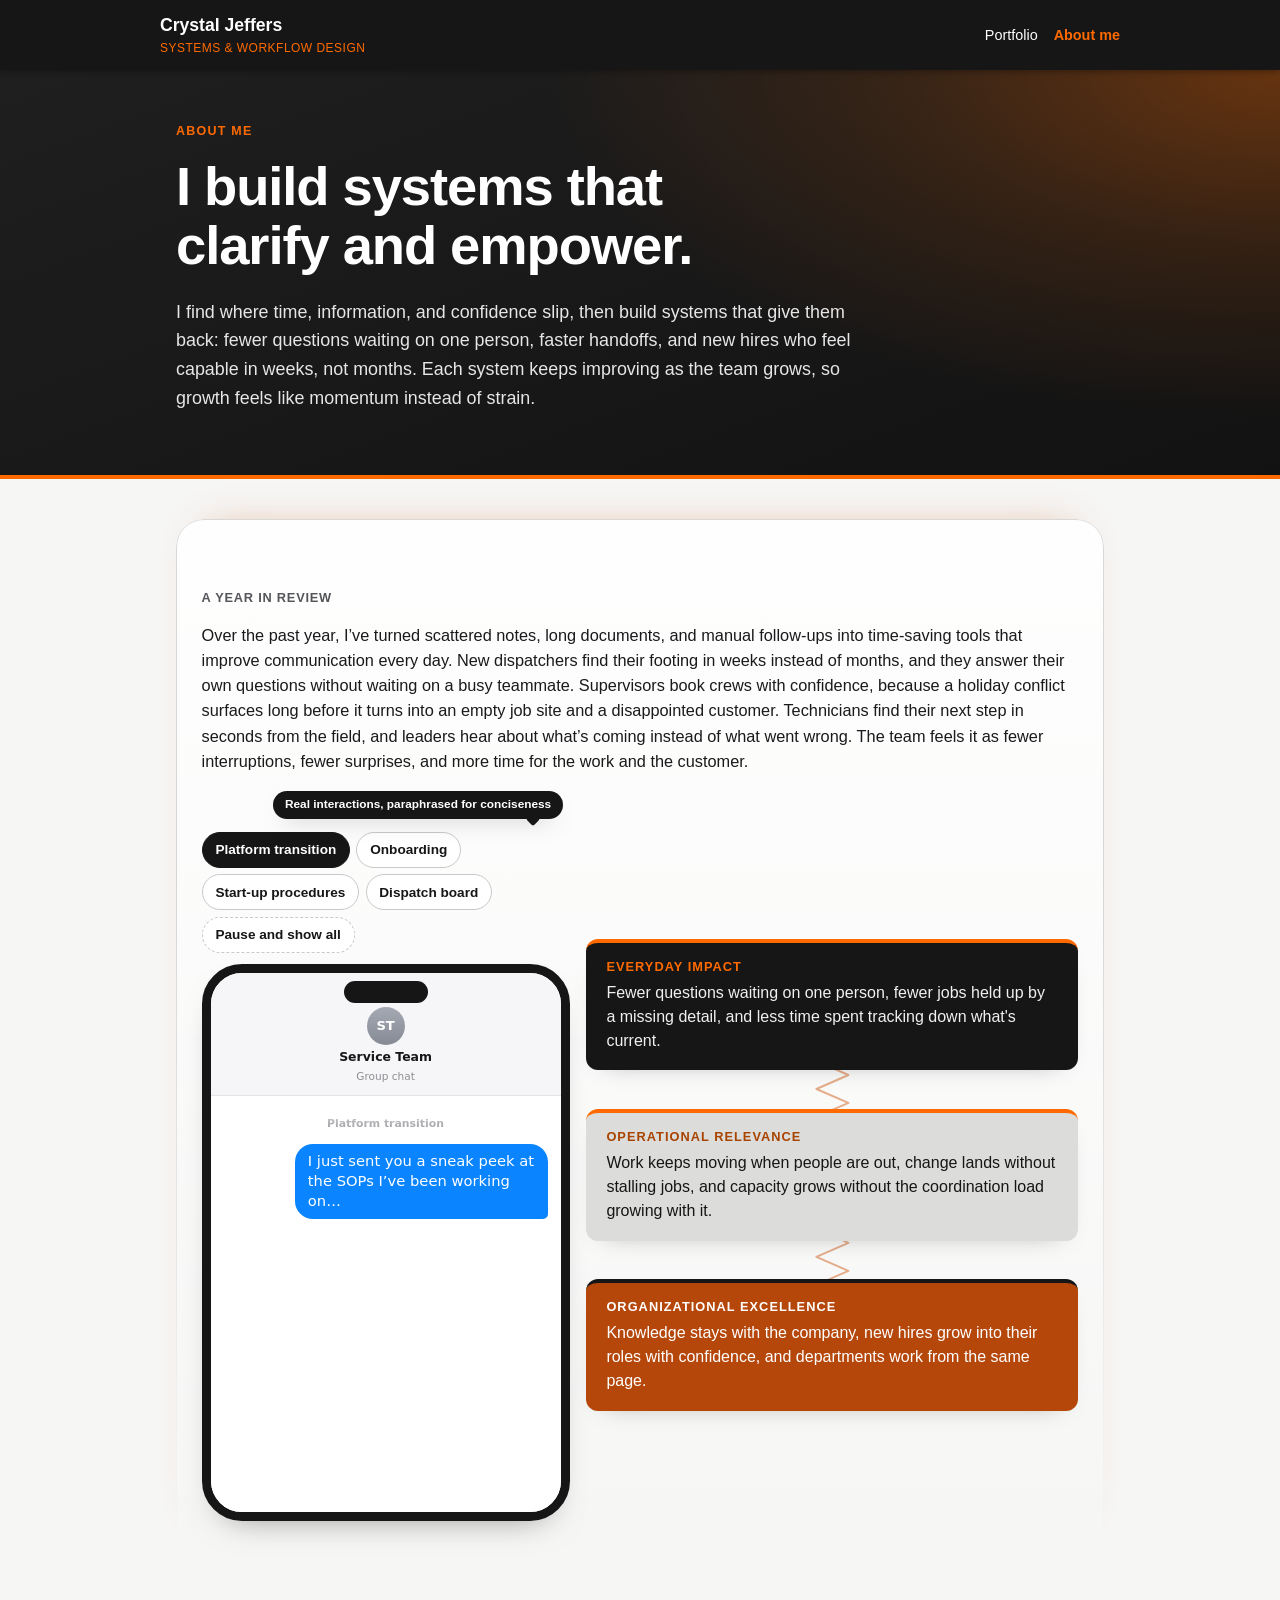
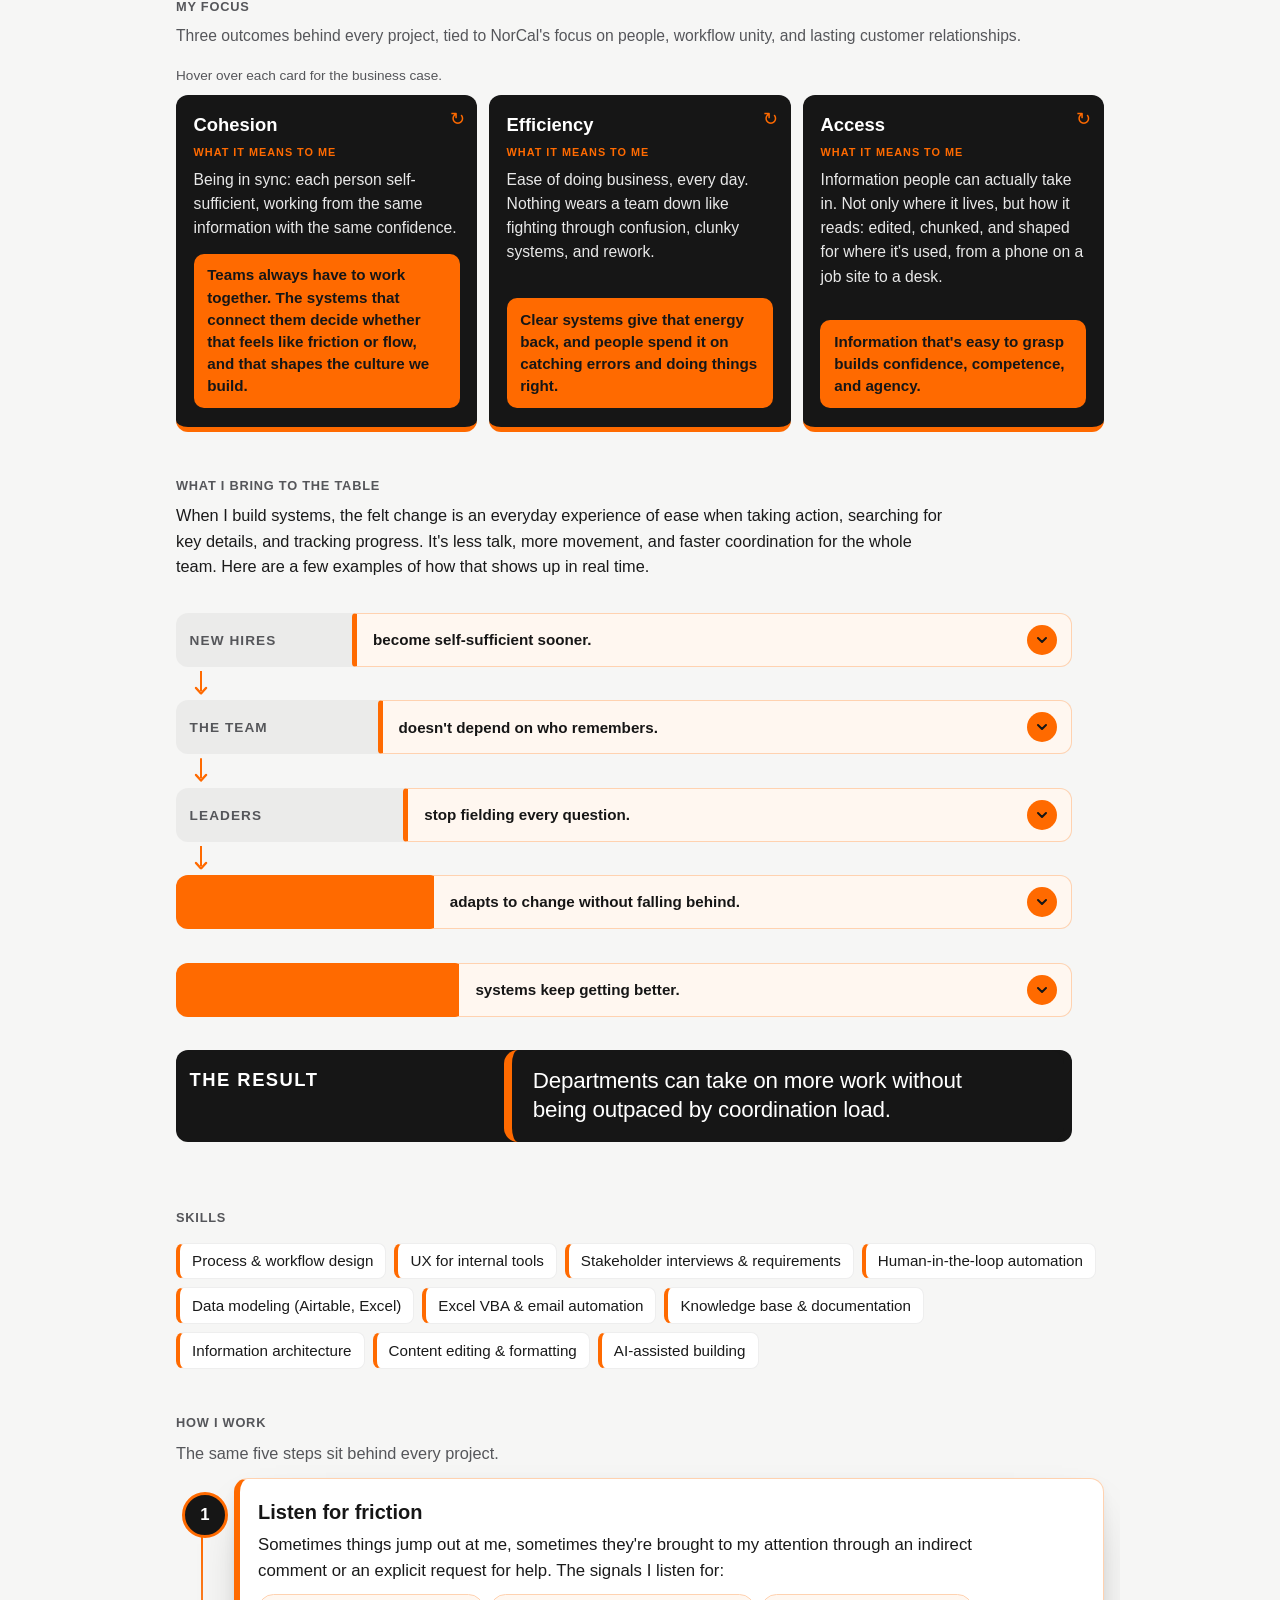
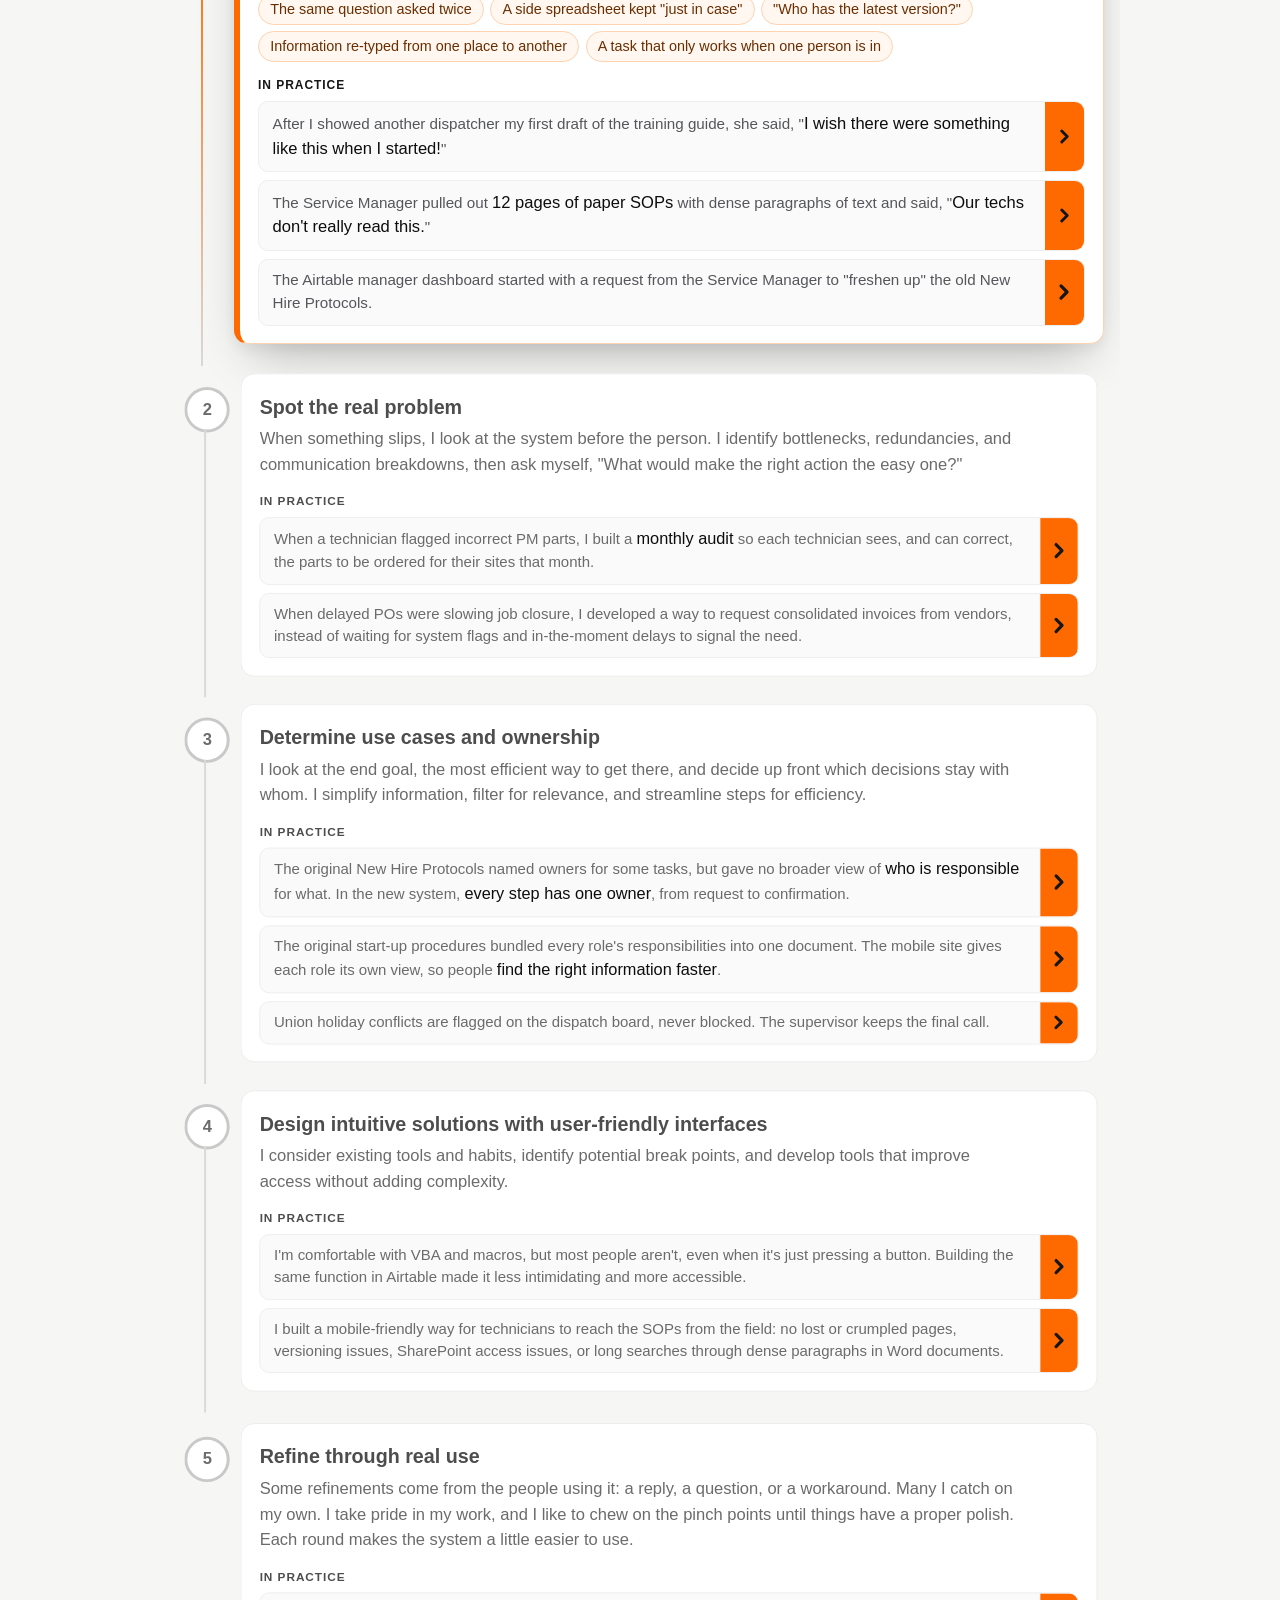
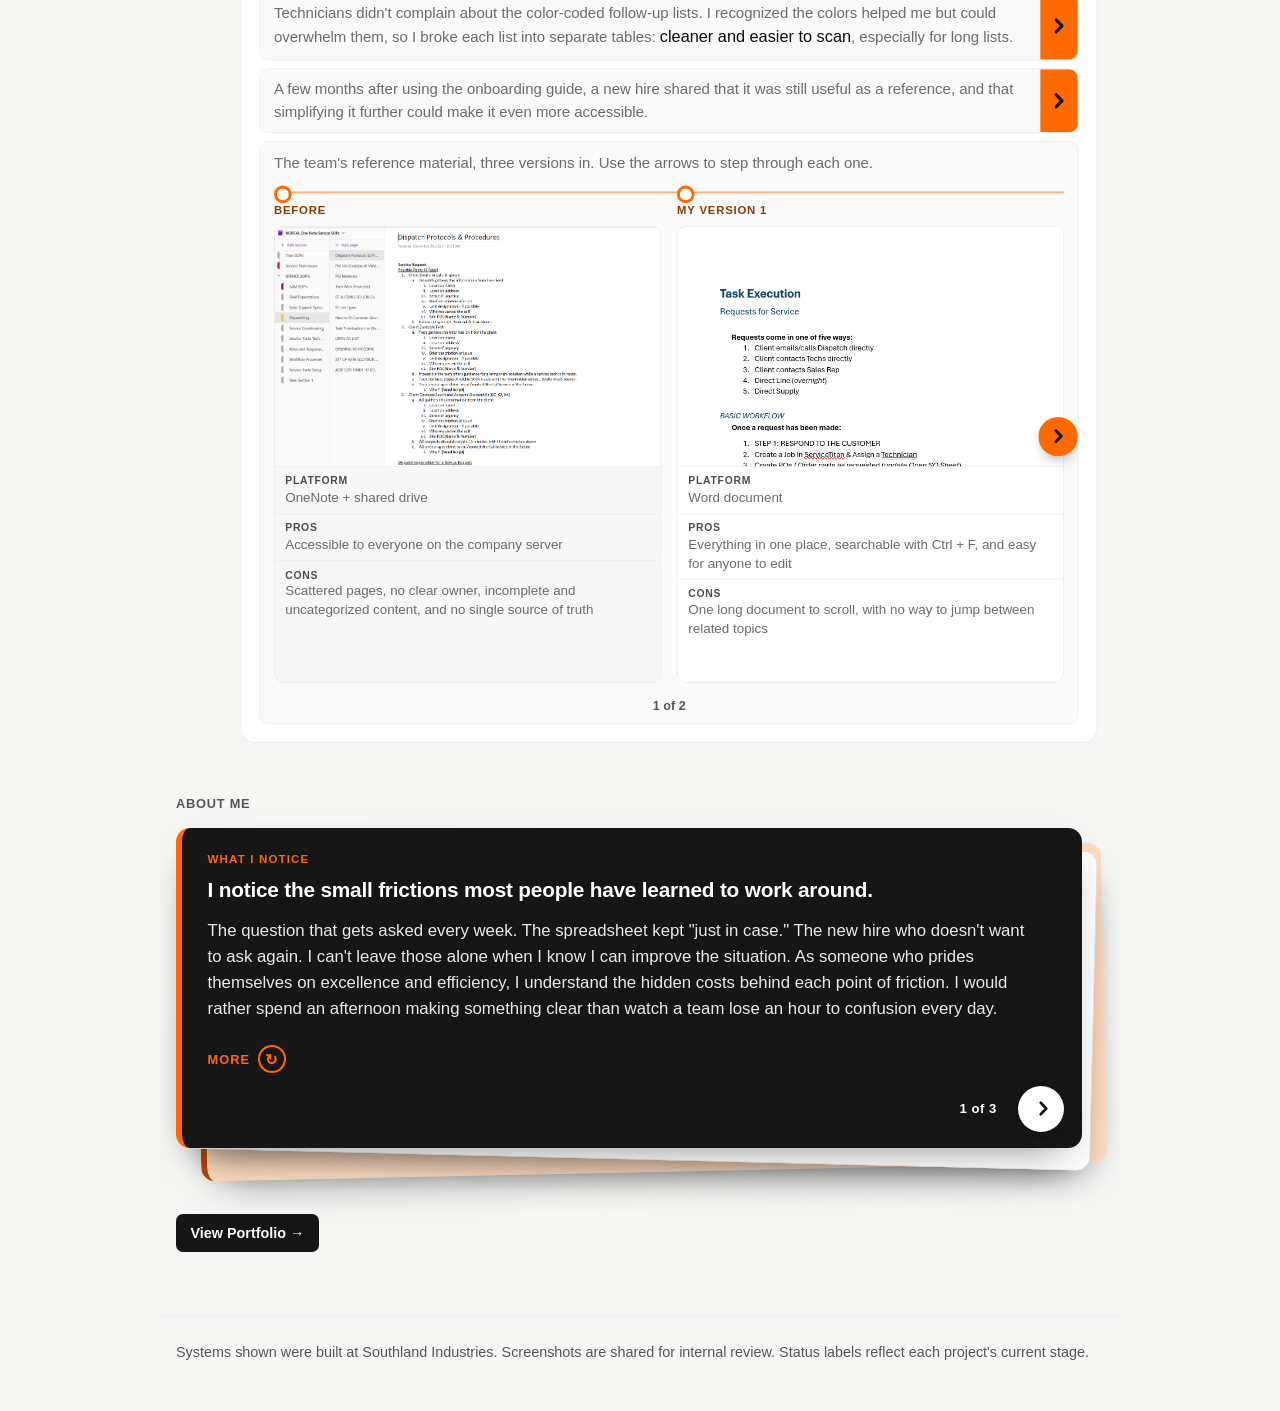
==== commit 2ed6b161: "Add files via upload" ====
--- a/about.html
+++ b/about.html
@@ -6,7 +6,7 @@
 <meta name="viewport" content="width=device-width, initial-scale=1.0">
 <title>About · Crystal Jeffers</title>
 <meta name="description" content="Crystal Jeffers builds systems that clarify and empower: finding where time, information, and confidence slip, then developing and refining the fix.">
-<link rel="stylesheet" href="assets/style.css?v=23">
+<link rel="stylesheet" href="assets/style.css?v=24">
 <script>
   document.documentElement.classList.add("js");
   /* Set up the My Focus fly-in before first paint. Safety net: if anything
@@ -23,6 +23,7 @@
 </script>
 </head>
 <body>
+<a class="skip-link" href="#main">Skip to content</a>
 
 <header class="sticky">
   <div class="top-row">
@@ -59,11 +60,11 @@
   </ol>
 </nav>
 
-<main>
+<main id="main" tabindex="-1">
 
   <!-- ===================== A YEAR IN REVIEW ===================== -->
   <section class="page-section yir-spotlight" id="review" aria-labelledby="review-label">
-  <p class="section-label" id="review-label">A Year in Review</p>
+  <p class="section-label" role="heading" aria-level="2" id="review-label">A Year in Review</p>
     <p class="yir-summary">Over the past year, I’ve turned scattered notes, long documents, and manual follow-ups into time-saving tools that improve communication every day. New dispatchers find their footing in weeks instead of months, and they answer their own questions without waiting on a busy teammate. Supervisors book crews with confidence, because a holiday conflict surfaces long before it turns into an empty job site and a disappointed customer. Technicians find their next step in seconds from the field, and leaders hear about what’s coming instead of what went wrong. The team feels it as fewer interruptions, fewer surprises, and more time for the work and the customer.</p>
     <div class="yir-grid">
     <div class="phone-wrap">
@@ -152,7 +153,7 @@
        Front: what the word means to me, with the second thought in an
        orange bubble. Back: the business case, with the returns as chips. -->
   <section class="page-section" id="focus" aria-labelledby="focus-label">
-  <p class="section-label" id="focus-label">My Focus</p>
+  <p class="section-label" role="heading" aria-level="2" id="focus-label">My Focus</p>
   <p class="section-intro intro-full">Three outcomes behind every project, tied to NorCal's focus on people, workflow unity, and lasting customer relationships.</p>
   <p class="flip-hint"><span class="hint-hover">Hover over each card for the business case.</span><span class="hint-touch">Tap each card for the business case.</span></p>
   <ul class="pillars">
@@ -178,7 +179,7 @@
        Titles sit in a left column joined by straight arrows; the bubbles step
        to the right. "The result" drops in when it scrolls into view. -->
   <section class="page-section" id="bring" aria-labelledby="bring-label">
-  <p class="section-label" id="bring-label">What I bring to the table</p>
+  <p class="section-label" role="heading" aria-level="2" id="bring-label">What I bring to the table</p>
   <p class="section-intro bring-intro">When I build systems, the felt change is an everyday experience of ease when taking action, searching for key details, and tracking progress. It's less talk, more movement, and faster coordination for the whole team. Here are a few examples of how that shows up in real time.</p>
   <ol class="ripple">
     <li style="--step:0">
@@ -229,7 +230,7 @@
 
   <!-- ===================== SKILLS ===================== -->
   <section class="page-section" id="skills" aria-labelledby="skills-label">
-  <p class="section-label" id="skills-label">Skills</p>
+  <p class="section-label" role="heading" aria-level="2" id="skills-label">Skills</p>
   <ul class="chips chips-live" aria-label="Skills">
     <li>Process &amp; workflow design</li>
     <li>UX for internal tools</li>
@@ -249,7 +250,7 @@
        a <span class="proof-text"> and the chevron tab in <span class="proof-go">.
        Words in <span class="tw"> are set slightly larger and darker. -->
   <section class="page-section" id="approach" aria-labelledby="approach-label">
-  <p class="section-label" id="approach-label">How I work</p>
+  <p class="section-label" role="heading" aria-level="2" id="approach-label">How I work</p>
   <p class="section-intro">The same five steps sit behind every project.</p>
   <ol class="process">
     <li>
@@ -352,7 +353,7 @@
 
   <!-- ===================== ABOUT ME, then my work at Southland ===================== -->
   <section class="page-section" id="about" aria-labelledby="about-label">
-  <p class="section-label" id="about-label">About me</p>
+  <p class="section-label" role="heading" aria-level="2" id="about-label">About me</p>
   <div class="about-me about-deck">
     <div class="deck-cards">
       <div class="deck-card">
@@ -407,6 +408,6 @@
   Systems shown were built at Southland Industries. Screenshots are shared for internal review. Status labels reflect each project's current stage.
 </footer>
 
-<script src="assets/site.js?v=17" defer></script>
+<script src="assets/site.js?v=18" defer></script>
 </body>
 </html>
--- a/assets/style.css
+++ b/assets/style.css
@@ -483,7 +483,7 @@
   font-weight: 600;
   text-transform: uppercase;
   letter-spacing: 0.09em;
-  color: #a6a6a6;
+  color: #707070;
 }
 .project .lede,
 .card-panel p {
@@ -1947,3 +1947,10 @@
   .egg-dock, .egg-scene { transition: none; }
   .egg-dock.egg-in, .egg-scene.on * { animation: none !important; }
 }
+
+/* Round 9b: accessibility */
+.skip-link { position: absolute; left: 0.75rem; top: -3rem; z-index: 100; padding: 0.6rem 1rem; border-radius: 8px; background: var(--color-black); color: #fff; font-weight: 700; text-decoration: none; }
+.skip-link:focus { top: 0.75rem; }
+main:focus { outline: none; }
+.thread-pause { border-style: dashed; }
+.thread-pause[aria-pressed="true"] { border-style: solid; border-color: var(--color-orange); }
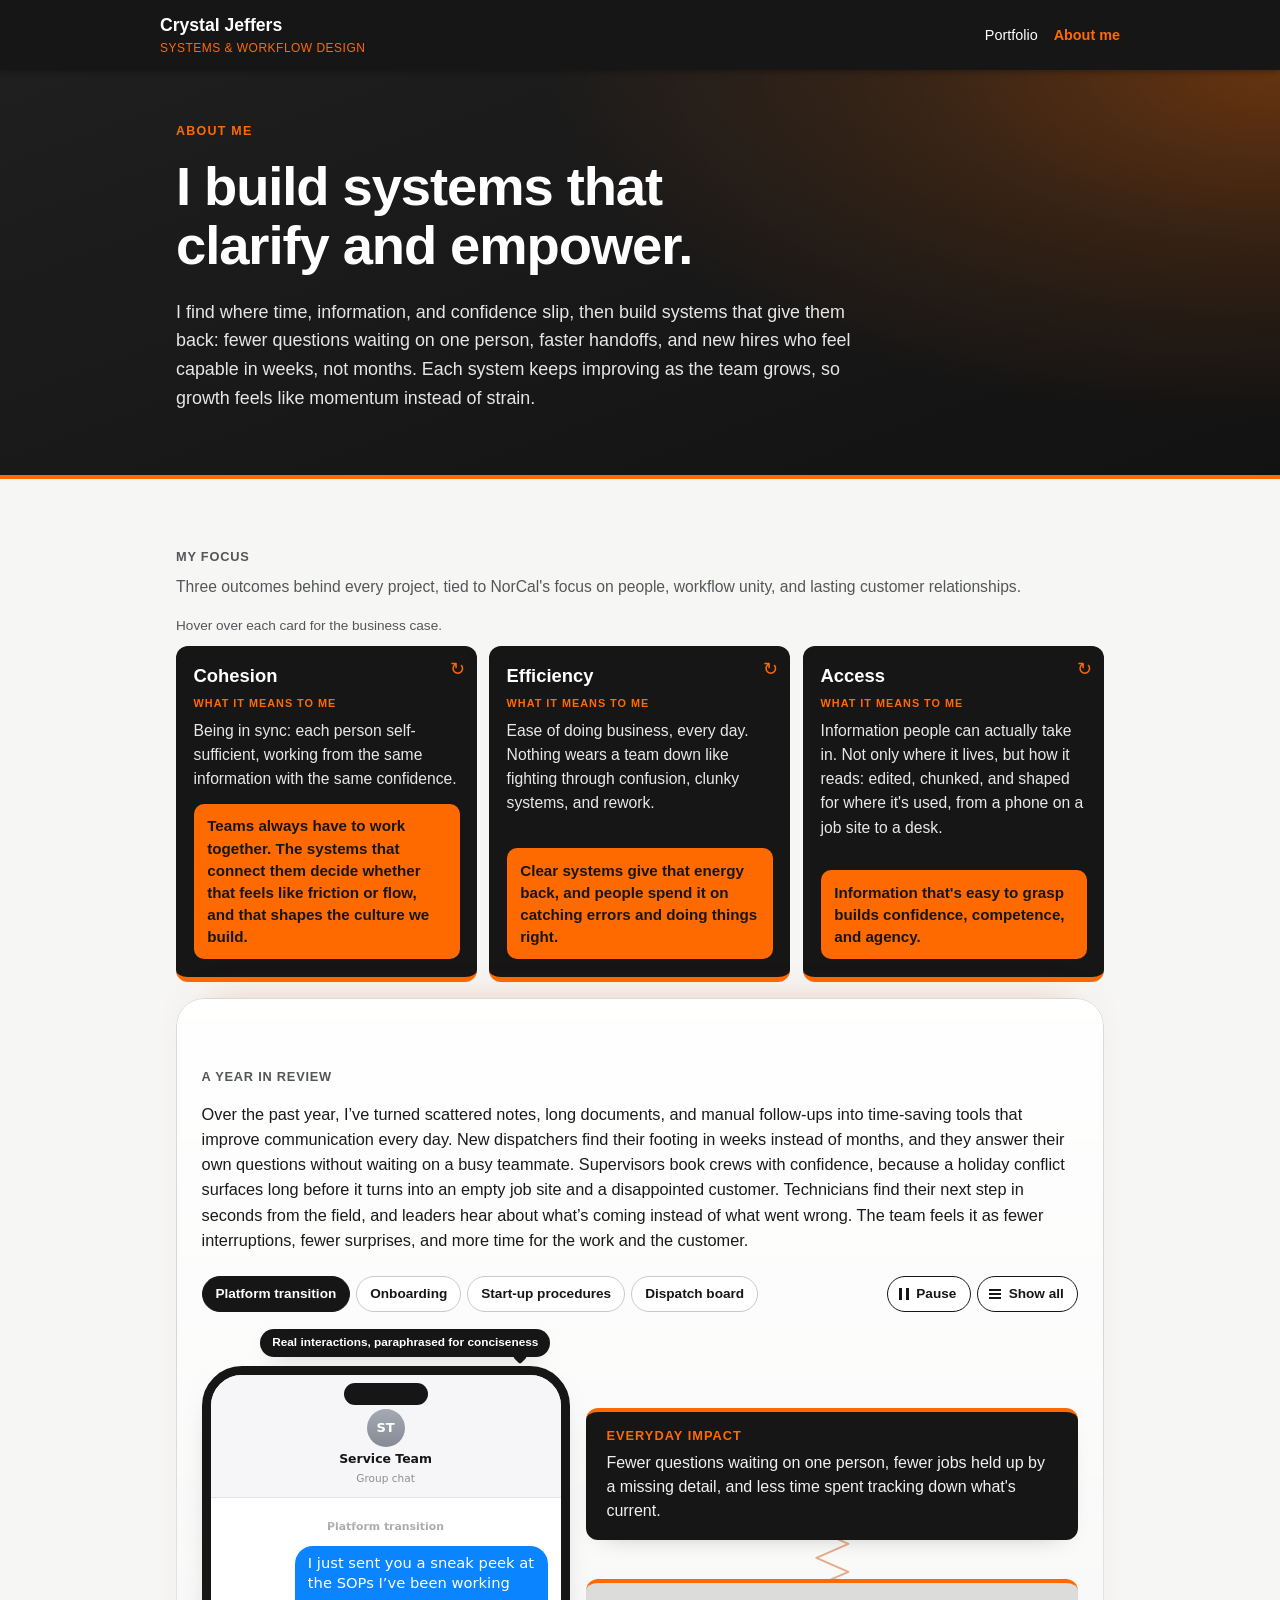
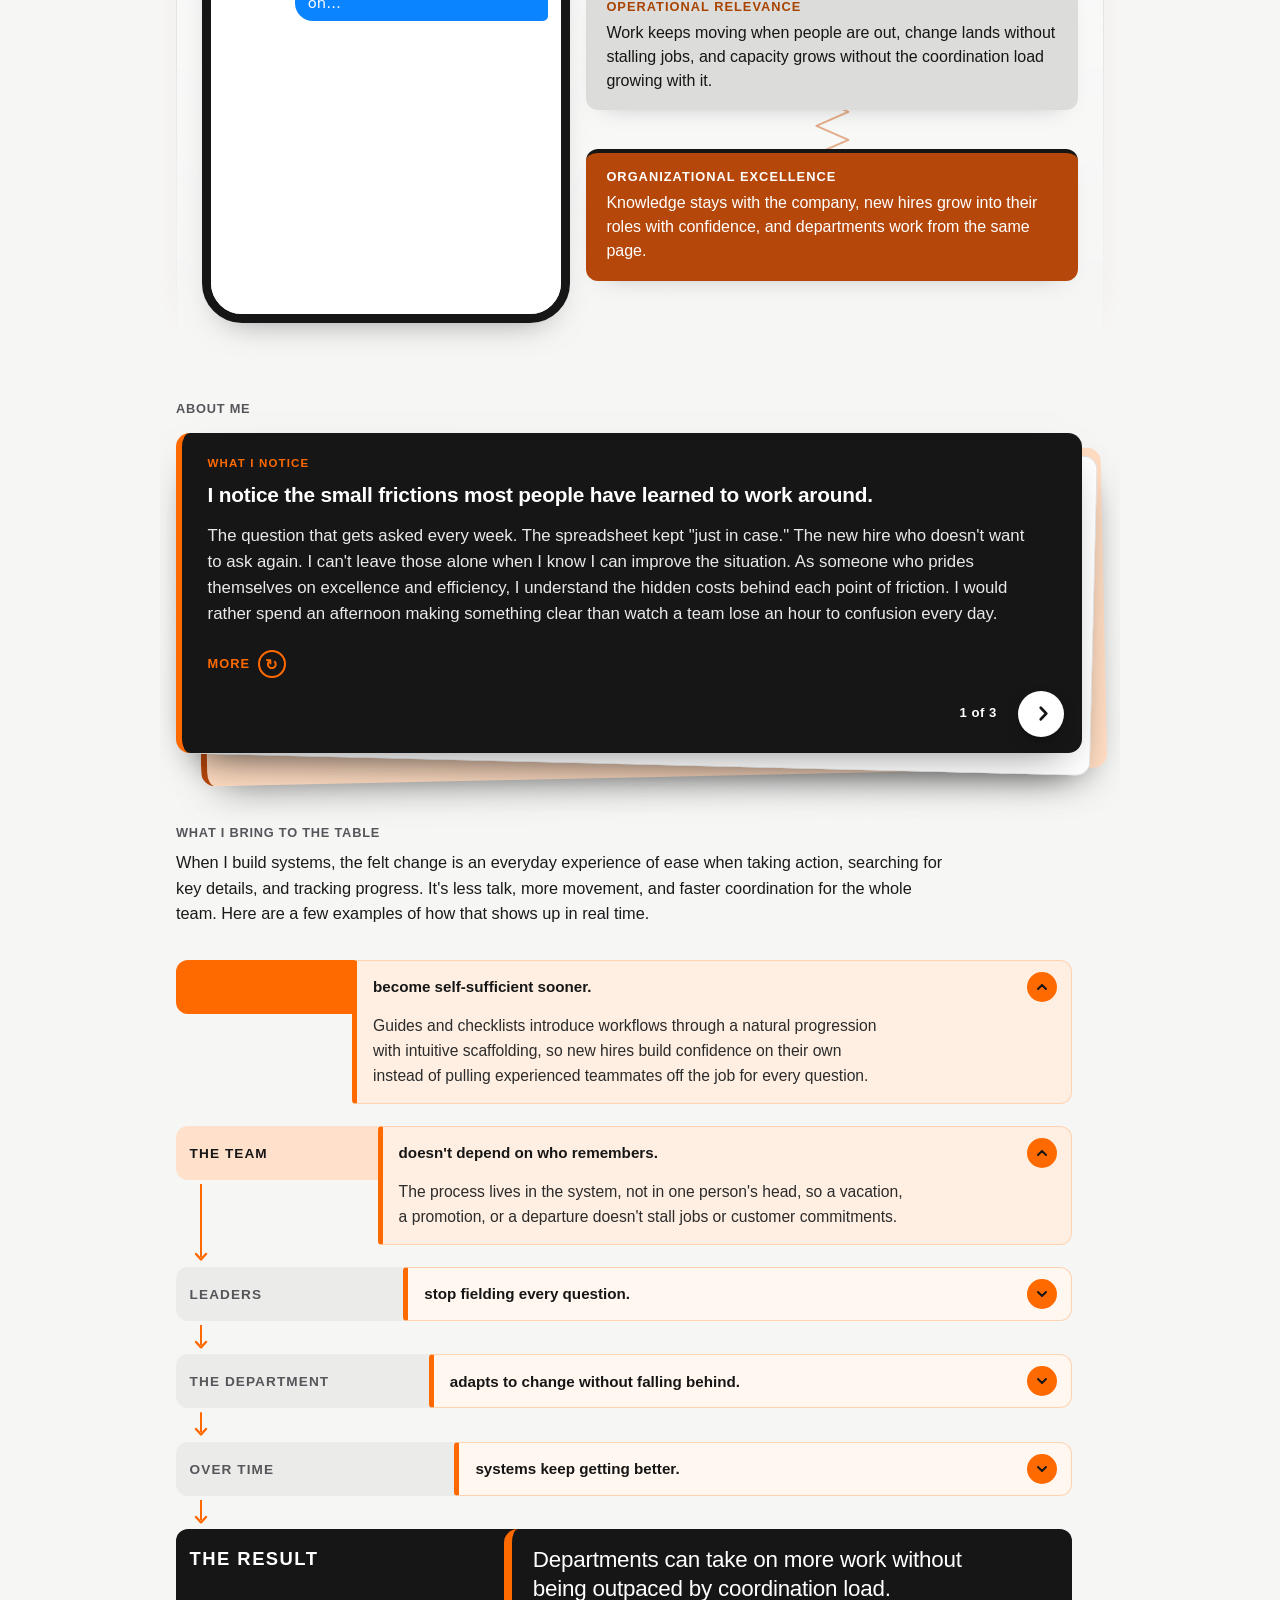
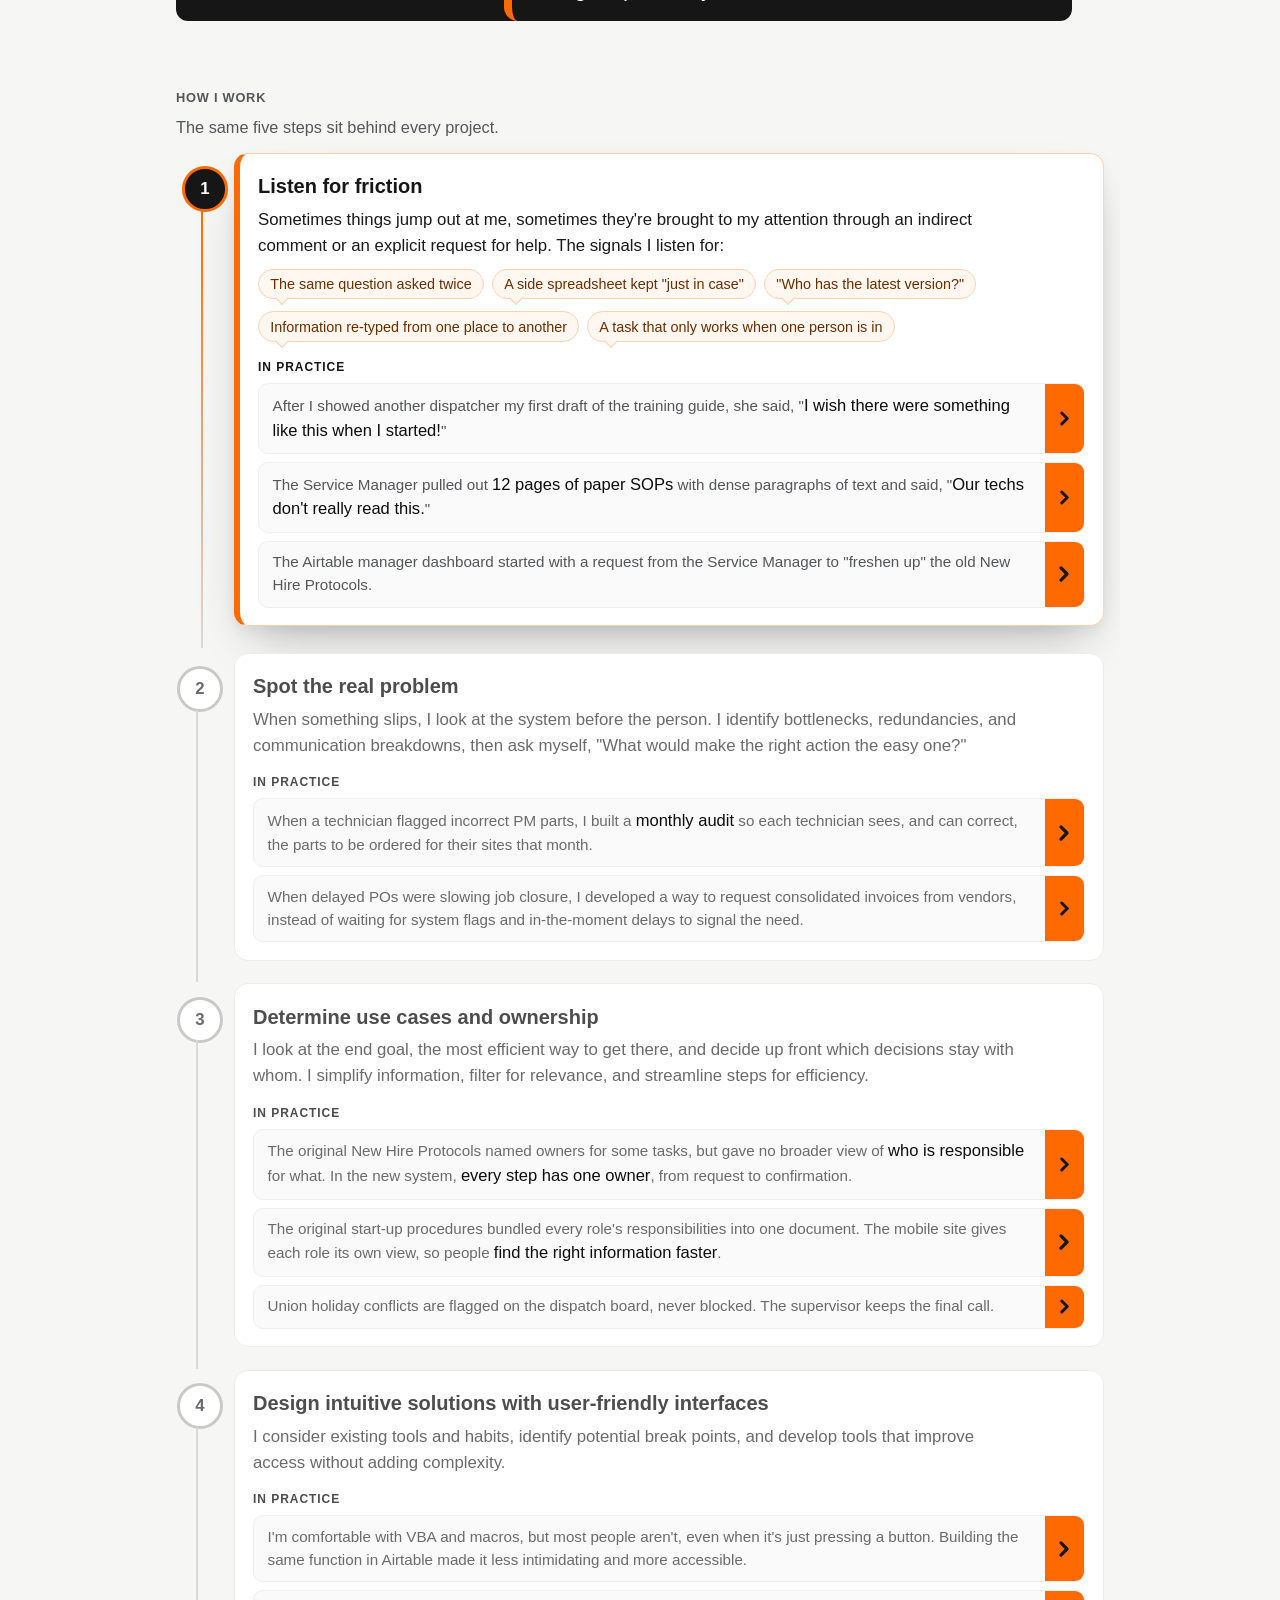
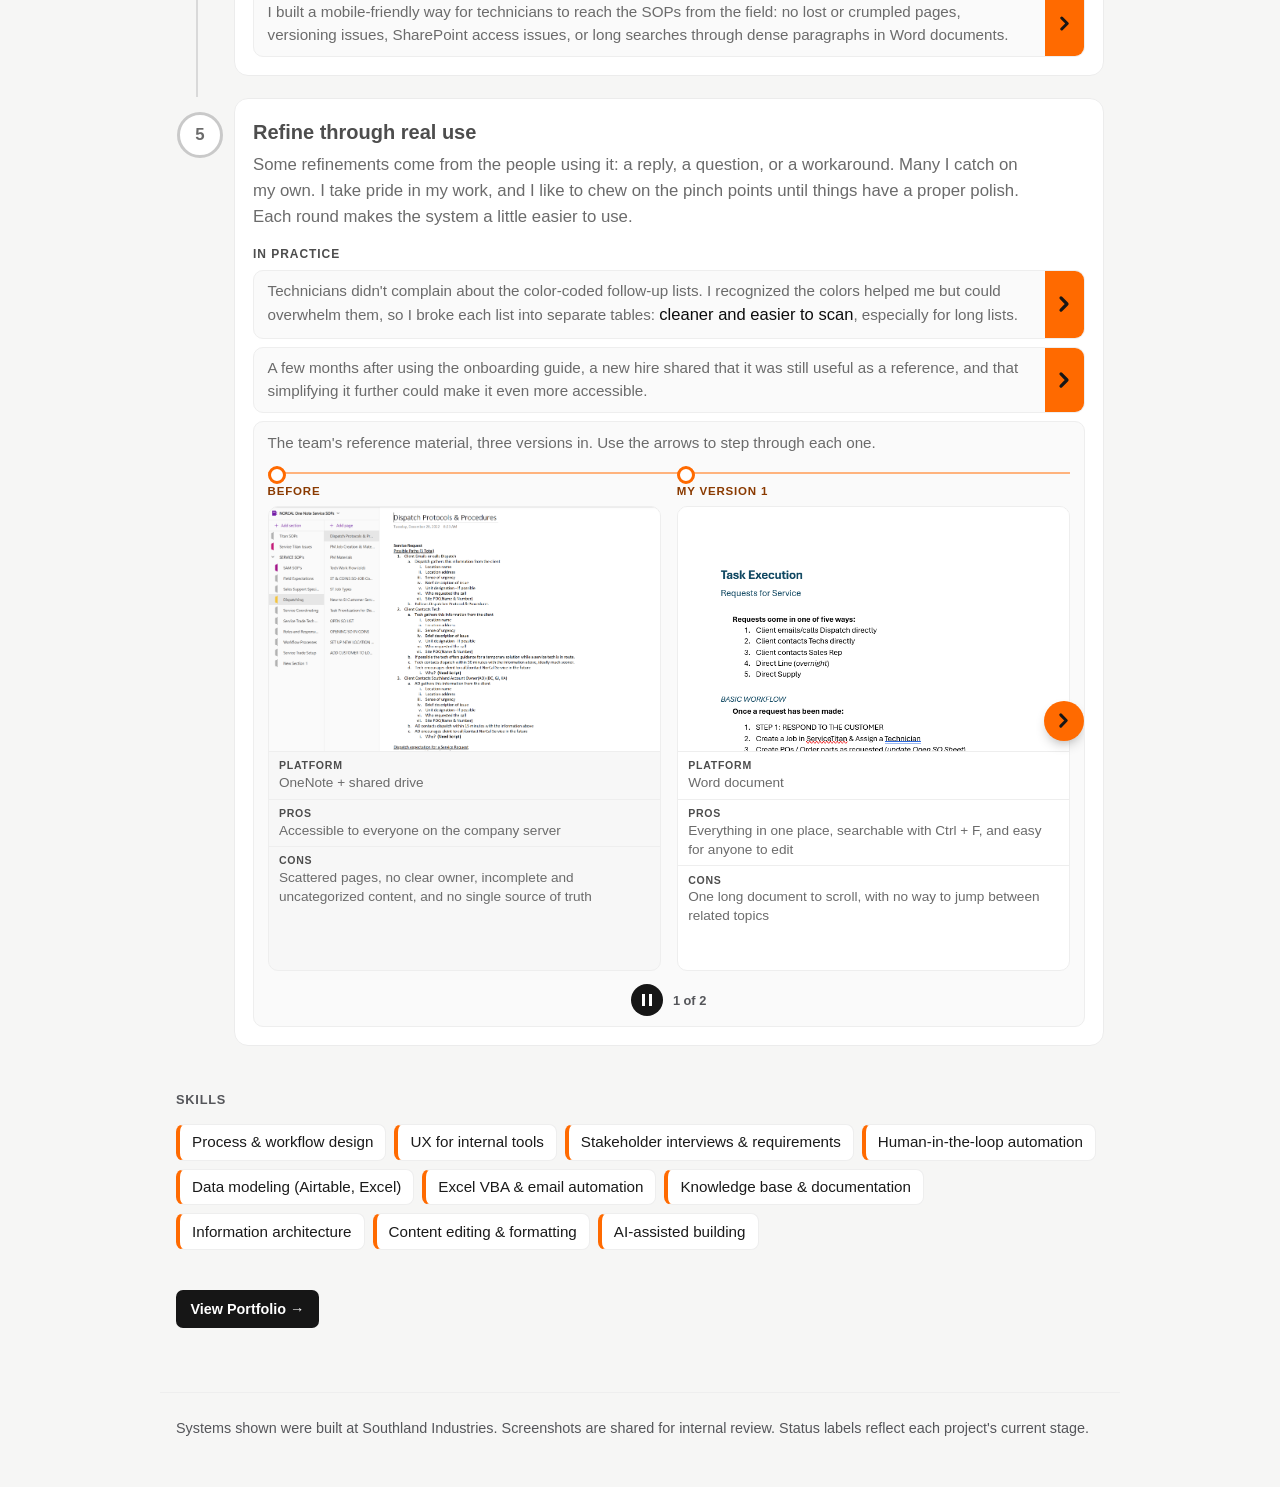
==== commit 54fa8310: "About page reorder and motion fixes; connected security project; progress rail About page - Reorder " ====
--- a/about.html
+++ b/about.html
@@ -6,7 +6,7 @@
 <meta name="viewport" content="width=device-width, initial-scale=1.0">
 <title>About · Crystal Jeffers</title>
 <meta name="description" content="Crystal Jeffers builds systems that clarify and empower: finding where time, information, and confidence slip, then developing and refining the fix.">
-<link rel="stylesheet" href="assets/style.css?v=24">
+<link rel="stylesheet" href="assets/style.css?v=25">
 <script>
   document.documentElement.classList.add("js");
   /* Set up the My Focus fly-in before first paint. Safety net: if anything
@@ -51,25 +51,51 @@
 <nav class="side-nav" aria-label="On this page">
   <p class="side-nav-title">On this page</p>
   <ol>
+    <li><a href="#focus">My Focus</a></li>
     <li><a href="#review">Year in Review</a></li>
-    <li><a href="#focus">My Focus</a></li>
+    <li><a href="#about">About Me</a></li>
     <li><a href="#bring">What I Bring</a></li>
+    <li><a href="#approach">How I Work</a></li>
     <li><a href="#skills">Skills</a></li>
-    <li><a href="#approach">How I Work</a></li>
-    <li><a href="#about">About Me</a></li>
   </ol>
 </nav>
 
 <main id="main" tabindex="-1">
+
+  <!-- ===================== MY FOCUS: flip cards =====================
+       Front: what the word means to me, with the second thought in an
+       orange bubble. Back: the business case, with the returns as chips. -->
+  <section class="page-section" id="focus" aria-labelledby="focus-label">
+  <p class="section-label" role="heading" aria-level="2" id="focus-label">My Focus</p>
+  <p class="section-intro intro-full">Three outcomes behind every project, tied to NorCal's focus on people, workflow unity, and lasting customer relationships.</p>
+  <p class="flip-hint"><span class="hint-hover">Hover over each card for the business case.</span><span class="hint-touch">Tap each card for the business case.</span></p>
+  <ul class="pillars">
+    <li style="--i:0"><button type="button" class="flip" aria-pressed="false">
+      <span class="flip-inner">
+        <span class="face front"><strong>Cohesion</strong><span class="face-label">What it means to me</span><span class="face-text">Being in sync: each person self-sufficient, working from the same information with the same confidence.</span><span class="face-callout">Teams always have to work together. The systems that connect them decide whether that feels like friction or flow, and that shapes the culture we build.</span><span class="flip-cue" aria-hidden="true">&#8635;</span></span>
+        <span class="face back"><span class="back-lead">With good cohesion&hellip;</span><span class="face-text">hand-offs land the first time. Jobs close with less follow-up, people trust the information they're handed, and leaders see status without chasing it.</span><span class="return-label">The return</span><span class="return-chips"><span>Fewer repeat visits</span><span>Faster close-out and billing</span><span>Teams that pull in the same direction</span></span></span>
+      </span></button></li>
+    <li style="--i:1"><button type="button" class="flip" aria-pressed="false">
+      <span class="flip-inner">
+        <span class="face front"><strong>Efficiency</strong><span class="face-label">What it means to me</span><span class="face-text">Ease of doing business, every day. Nothing wears a team down like fighting through confusion, clunky systems, and rework.</span><span class="face-callout">Clear systems give that energy back, and people spend it on catching errors and doing things right.</span><span class="flip-cue" aria-hidden="true">&#8635;</span></span>
+        <span class="face back"><span class="back-lead">With good efficiency&hellip;</span><span class="face-text">people start the day with clear work instead of a search for it. The energy saved goes to spotting errors and fixing them when something looks off, before they turn into rework.</span><span class="return-label">The return</span><span class="return-chips"><span>Less rework</span><span>Lower cost per job</span><span>Capacity that grows faster than headcount</span></span></span>
+      </span></button></li>
+    <li style="--i:2"><button type="button" class="flip" aria-pressed="false">
+      <span class="flip-inner">
+        <span class="face front"><strong>Access</strong><span class="face-label">What it means to me</span><span class="face-text">Information people can actually take in. Not only where it lives, but how it reads: edited, chunked, and shaped for where it's used, from a phone on a job site to a desk.</span><span class="face-callout">Information that's easy to grasp builds confidence, competence, and agency.</span><span class="flip-cue" aria-hidden="true">&#8635;</span></span>
+        <span class="face back"><span class="back-lead">With good access&hellip;</span><span class="face-text">people become self-sufficient sooner and stay longer. They know where to find the answers. Procedures and expectations are clear from day one, and knowledge stays with the company when people move roles.</span><span class="return-label">The return</span><span class="return-chips"><span>Shorter ramp-up</span><span>Less rework</span><span>A protected investment in every hire</span></span></span>
+      </span></button></li>
+  </ul>
+  </section>
 
   <!-- ===================== A YEAR IN REVIEW ===================== -->
   <section class="page-section yir-spotlight" id="review" aria-labelledby="review-label">
   <p class="section-label" role="heading" aria-level="2" id="review-label">A Year in Review</p>
     <p class="yir-summary">Over the past year, I’ve turned scattered notes, long documents, and manual follow-ups into time-saving tools that improve communication every day. New dispatchers find their footing in weeks instead of months, and they answer their own questions without waiting on a busy teammate. Supervisors book crews with confidence, because a holiday conflict surfaces long before it turns into an empty job site and a disappointed customer. Technicians find their next step in seconds from the field, and leaders hear about what’s coming instead of what went wrong. The team feels it as fewer interruptions, fewer surprises, and more time for the work and the customer.</p>
+    <div class="thread-pills" role="group" aria-label="Conversation controls" hidden></div>
     <div class="yir-grid">
     <div class="phone-wrap">
     <p class="phone-note" role="note">Real interactions, paraphrased for conciseness</p>
-    <div class="thread-pills" role="group" aria-label="Jump to a part of the conversation" hidden></div>
     <div class="phone">
       <div class="phone-bar" aria-hidden="true"><span class="phone-island"></span><span class="phone-avatar">ST</span><span class="phone-name">Service Team</span><span class="phone-sub">Group chat</span></div>
     <div class="thread" aria-label="How the year's improvements came about, as a conversation">
@@ -149,30 +175,53 @@
     </div>
   </section>
 
-  <!-- ===================== MY FOCUS: flip cards =====================
-       Front: what the word means to me, with the second thought in an
-       orange bubble. Back: the business case, with the returns as chips. -->
-  <section class="page-section" id="focus" aria-labelledby="focus-label">
-  <p class="section-label" role="heading" aria-level="2" id="focus-label">My Focus</p>
-  <p class="section-intro intro-full">Three outcomes behind every project, tied to NorCal's focus on people, workflow unity, and lasting customer relationships.</p>
-  <p class="flip-hint"><span class="hint-hover">Hover over each card for the business case.</span><span class="hint-touch">Tap each card for the business case.</span></p>
-  <ul class="pillars">
-    <li style="--i:0"><button type="button" class="flip" aria-pressed="false">
-      <span class="flip-inner">
-        <span class="face front"><strong>Cohesion</strong><span class="face-label">What it means to me</span><span class="face-text">Being in sync: each person self-sufficient, working from the same information with the same confidence.</span><span class="face-callout">Teams always have to work together. The systems that connect them decide whether that feels like friction or flow, and that shapes the culture we build.</span><span class="flip-cue" aria-hidden="true">&#8635;</span></span>
-        <span class="face back"><span class="back-lead">With good cohesion&hellip;</span><span class="face-text">hand-offs land the first time. Jobs close with less follow-up, people trust the information they're handed, and leaders see status without chasing it.</span><span class="return-label">The return</span><span class="return-chips"><span>Fewer repeat visits</span><span>Faster close-out and billing</span><span>Teams that pull in the same direction</span></span></span>
-      </span></button></li>
-    <li style="--i:1"><button type="button" class="flip" aria-pressed="false">
-      <span class="flip-inner">
-        <span class="face front"><strong>Efficiency</strong><span class="face-label">What it means to me</span><span class="face-text">Ease of doing business, every day. Nothing wears a team down like fighting through confusion, clunky systems, and rework.</span><span class="face-callout">Clear systems give that energy back, and people spend it on catching errors and doing things right.</span><span class="flip-cue" aria-hidden="true">&#8635;</span></span>
-        <span class="face back"><span class="back-lead">With good efficiency&hellip;</span><span class="face-text">people start the day with clear work instead of a search for it. The energy saved goes to spotting errors and fixing them when something looks off, before they turn into rework.</span><span class="return-label">The return</span><span class="return-chips"><span>Less rework</span><span>Lower cost per job</span><span>Capacity that grows faster than headcount</span></span></span>
-      </span></button></li>
-    <li style="--i:2"><button type="button" class="flip" aria-pressed="false">
-      <span class="flip-inner">
-        <span class="face front"><strong>Access</strong><span class="face-label">What it means to me</span><span class="face-text">Information people can actually take in. Not only where it lives, but how it reads: edited, chunked, and shaped for where it's used, from a phone on a job site to a desk.</span><span class="face-callout">Information that's easy to grasp builds confidence, competence, and agency.</span><span class="flip-cue" aria-hidden="true">&#8635;</span></span>
-        <span class="face back"><span class="back-lead">With good access&hellip;</span><span class="face-text">people become self-sufficient sooner and stay longer. They know where to find the answers. Procedures and expectations are clear from day one, and knowledge stays with the company when people move roles.</span><span class="return-label">The return</span><span class="return-chips"><span>Shorter ramp-up</span><span>Less rework</span><span>A protected investment in every hire</span></span></span>
-      </span></button></li>
-  </ul>
+  <!-- ===================== ABOUT ME, then my work at Southland ===================== -->
+  <section class="page-section" id="about" aria-labelledby="about-label">
+  <p class="section-label" role="heading" aria-level="2" id="about-label">About me</p>
+  <div class="about-me about-deck">
+    <div class="deck-cards">
+      <div class="deck-card">
+        <div class="deck-front">
+        <p class="deck-kicker">What I notice</p>
+        <p class="about-me-lead">I notice the small frictions most people have learned to work around.</p>
+        <p>The question that gets asked every week. The spreadsheet kept "just in case." The new hire who doesn't want to ask again. I can't leave those alone when I know I can improve the situation. As someone who prides themselves on excellence and efficiency, I understand the hidden costs behind each point of friction. I would rather spend an afternoon making something clear than watch a team lose an hour to confusion every day.</p>
+        <button type="button" class="deck-turn" data-to="back" aria-label="Turn the card over for more"><span class="deck-turn-label">More</span><span class="deck-turn-icon" aria-hidden="true"></span></button>
+        </div>
+        <div class="deck-back">
+          <p class="deck-kicker">What I notice</p>
+          <p>I once showed a very rough draft of my training guide to a dispatcher, and she said, “Man, I wish there had been something like this when I started!” I think a lot of people feel that way.</p><p>Tool and knowledge gaps tend to live in a weird middle ground where they don’t get addressed until they’re painful enough to demand something better than the clunky workaround that’s “good enough for now.” Even daily friction rarely gets attention until it becomes an emergency. I have a hard time accepting that when this work comes so naturally to me. I don’t just notice the friction, I can’t look away! When I know I can improve the situation, I’m not happy until I do.</p>
+          <button type="button" class="deck-turn deck-turn-back" data-to="front" aria-label="Turn the card back over"><span class="deck-turn-label">Back</span><span class="deck-turn-icon" aria-hidden="true"></span></button>
+        </div>
+      </div>
+      <div class="deck-card">
+        <div class="deck-front">
+        <p class="deck-kicker">How I work</p>
+        <p class="about-me-lead">I listen for friction, uncover root causes and nuances, then develop iterative solutions that spark delight and fit within the ecosystem.</p>
+        <p>I design for the person on the other end of the system, and I keep refining long after something is "good enough," because I take pride in a proper polish. I learn whatever the problem needs, whether that's a database, a macro, or a website, and I'm comfortable using AI tools to get there faster.</p>
+        <button type="button" class="deck-turn" data-to="back" aria-label="Turn the card over for more"><span class="deck-turn-label">More</span><span class="deck-turn-icon" aria-hidden="true"></span></button>
+        </div>
+        <div class="deck-back">
+          <p class="deck-kicker">How I work</p>
+          <p>The sweetest sound in the world to me is someone saying, “Wow.” I got an “Oh damn!” from the Superintendent when I showed them role-based SOP views and interactive checklists for start-up technicians. Another said, “This looks good. REAL good,” when he saw how I had reworked and expanded the dispatch board.</p><p>I like building things people can get excited about: things that go beyond the ask, plan for the future, and account for everything my solutions touch. That’s how I work. It’s not just fixing today’s problem. It’s designing tomorrow’s solution.</p>
+          <button type="button" class="deck-turn deck-turn-back" data-to="front" aria-label="Turn the card back over"><span class="deck-turn-label">Back</span><span class="deck-turn-icon" aria-hidden="true"></span></button>
+        </div>
+      </div>
+      <div class="deck-card">
+        <div class="deck-front">
+        <p class="deck-kicker">What I believe</p>
+        <p class="about-me-lead">Confidence is built on clarity and certainty.</p>
+        <p>When people know what to do and where to find the answer, they are empowered to act faster, make fewer mistakes, and take ownership over their piece of the pie. That's what I bring to a team: curiosity, thoughtfulness, and the tenacity to take an idea from "would be nice" all the way into everyday use.</p>
+        <button type="button" class="deck-turn" data-to="back" aria-label="Turn the card over for more"><span class="deck-turn-label">More</span><span class="deck-turn-icon" aria-hidden="true"></span></button>
+        </div>
+        <div class="deck-back">
+          <p class="deck-kicker">What I believe</p>
+          <p>Flow is a big part of how I operate. It’s my happy place. And flow only happens when you have the tools, trust, and team dynamics to execute tasks with confidence. When I improve processes, I don’t just see that as making someone’s day a little more pleasant, I see it as a path to empowerment. I see it as giving people the ability to take ownership and operate at a higher level. That’s what I strive to bring to the workplace.</p>
+          <button type="button" class="deck-turn deck-turn-back" data-to="front" aria-label="Turn the card back over"><span class="deck-turn-label">Back</span><span class="deck-turn-icon" aria-hidden="true"></span></button>
+        </div>
+      </div>
+    </div>
+  </div>
+
   </section>
 
   <!-- ===================== WHAT I BRING: a ripple, top to bottom =====================
@@ -226,23 +275,6 @@
       </div>
     </li>
   </ol>
-  </section>
-
-  <!-- ===================== SKILLS ===================== -->
-  <section class="page-section" id="skills" aria-labelledby="skills-label">
-  <p class="section-label" role="heading" aria-level="2" id="skills-label">Skills</p>
-  <ul class="chips chips-live" aria-label="Skills">
-    <li>Process &amp; workflow design</li>
-    <li>UX for internal tools</li>
-    <li>Stakeholder interviews &amp; requirements</li>
-    <li>Human-in-the-loop automation</li>
-    <li>Data modeling (Airtable, Excel)</li>
-    <li>Excel VBA &amp; email automation</li>
-    <li>Knowledge base &amp; documentation</li>
-    <li>Information architecture</li>
-    <li>Content editing &amp; formatting</li>
-    <li>AI-assisted building</li>
-  </ul>
   </section>
 
   <!-- ===================== HOW I WORK: five steps, in focus as you scroll =====================
@@ -351,53 +383,21 @@
   </ol>
   </section>
 
-  <!-- ===================== ABOUT ME, then my work at Southland ===================== -->
-  <section class="page-section" id="about" aria-labelledby="about-label">
-  <p class="section-label" role="heading" aria-level="2" id="about-label">About me</p>
-  <div class="about-me about-deck">
-    <div class="deck-cards">
-      <div class="deck-card">
-        <div class="deck-front">
-        <p class="deck-kicker">What I notice</p>
-        <p class="about-me-lead">I notice the small frictions most people have learned to work around.</p>
-        <p>The question that gets asked every week. The spreadsheet kept "just in case." The new hire who doesn't want to ask again. I can't leave those alone when I know I can improve the situation. As someone who prides themselves on excellence and efficiency, I understand the hidden costs behind each point of friction. I would rather spend an afternoon making something clear than watch a team lose an hour to confusion every day.</p>
-        <button type="button" class="deck-turn" data-to="back" aria-label="Turn the card over for more"><span class="deck-turn-label">More</span><span class="deck-turn-icon" aria-hidden="true"></span></button>
-        </div>
-        <div class="deck-back">
-          <p class="deck-kicker">What I notice</p>
-          <p>I once showed a very rough draft of my training guide to a dispatcher, and she said, “Man, I wish there had been something like this when I started!” I think a lot of people feel that way.</p><p>Tool and knowledge gaps tend to live in a weird middle ground where they don’t get addressed until they’re painful enough to demand something better than the clunky workaround that’s “good enough for now.” Even daily friction rarely gets attention until it becomes an emergency. I have a hard time accepting that when this work comes so naturally to me. I don’t just notice the friction, I can’t look away! When I know I can improve the situation, I’m not happy until I do.</p>
-          <button type="button" class="deck-turn deck-turn-back" data-to="front" aria-label="Turn the card back over"><span class="deck-turn-label">Back</span><span class="deck-turn-icon" aria-hidden="true"></span></button>
-        </div>
-      </div>
-      <div class="deck-card">
-        <div class="deck-front">
-        <p class="deck-kicker">How I work</p>
-        <p class="about-me-lead">I listen for friction, uncover root causes and nuances, then develop iterative solutions that spark delight and fit within the ecosystem.</p>
-        <p>I design for the person on the other end of the system, and I keep refining long after something is "good enough," because I take pride in a proper polish. I learn whatever the problem needs, whether that's a database, a macro, or a website, and I'm comfortable using AI tools to get there faster.</p>
-        <button type="button" class="deck-turn" data-to="back" aria-label="Turn the card over for more"><span class="deck-turn-label">More</span><span class="deck-turn-icon" aria-hidden="true"></span></button>
-        </div>
-        <div class="deck-back">
-          <p class="deck-kicker">How I work</p>
-          <p>The sweetest sound in the world to me is someone saying, “Wow.” I got an “Oh damn!” from the Superintendent when I showed them role-based SOP views and interactive checklists for start-up technicians. Another said, “This looks good. REAL good,” when he saw how I had reworked and expanded the dispatch board.</p><p>I like building things people can get excited about: things that go beyond the ask, plan for the future, and account for everything my solutions touch. That’s how I work. It’s not just fixing today’s problem. It’s designing tomorrow’s solution.</p>
-          <button type="button" class="deck-turn deck-turn-back" data-to="front" aria-label="Turn the card back over"><span class="deck-turn-label">Back</span><span class="deck-turn-icon" aria-hidden="true"></span></button>
-        </div>
-      </div>
-      <div class="deck-card">
-        <div class="deck-front">
-        <p class="deck-kicker">What I believe</p>
-        <p class="about-me-lead">Confidence is built on clarity and certainty.</p>
-        <p>When people know what to do and where to find the answer, they are empowered to act faster, make fewer mistakes, and take ownership over their piece of the pie. That's what I bring to a team: curiosity, thoughtfulness, and the tenacity to take an idea from "would be nice" all the way into everyday use.</p>
-        <button type="button" class="deck-turn" data-to="back" aria-label="Turn the card over for more"><span class="deck-turn-label">More</span><span class="deck-turn-icon" aria-hidden="true"></span></button>
-        </div>
-        <div class="deck-back">
-          <p class="deck-kicker">What I believe</p>
-          <p>Flow is a big part of how I operate. It’s my happy place. And flow only happens when you have the tools, trust, and team dynamics to execute tasks with confidence. When I improve processes, I don’t just see that as making someone’s day a little more pleasant, I see it as a path to empowerment. I see it as giving people the ability to take ownership and operate at a higher level. That’s what I strive to bring to the workplace.</p>
-          <button type="button" class="deck-turn deck-turn-back" data-to="front" aria-label="Turn the card back over"><span class="deck-turn-label">Back</span><span class="deck-turn-icon" aria-hidden="true"></span></button>
-        </div>
-      </div>
-    </div>
-  </div>
-
+  <!-- ===================== SKILLS ===================== -->
+  <section class="page-section" id="skills" aria-labelledby="skills-label">
+  <p class="section-label" role="heading" aria-level="2" id="skills-label">Skills</p>
+  <ul class="chips chips-live" aria-label="Skills">
+    <li>Process &amp; workflow design</li>
+    <li>UX for internal tools</li>
+    <li>Stakeholder interviews &amp; requirements</li>
+    <li>Human-in-the-loop automation</li>
+    <li>Data modeling (Airtable, Excel)</li>
+    <li>Excel VBA &amp; email automation</li>
+    <li>Knowledge base &amp; documentation</li>
+    <li>Information architecture</li>
+    <li>Content editing &amp; formatting</li>
+    <li>AI-assisted building</li>
+  </ul>
   </section>
 
   <p class="page-next"><a class="btn btn-dark" href="index.html">View Portfolio &rarr;</a></p>
@@ -408,6 +408,6 @@
   Systems shown were built at Southland Industries. Screenshots are shared for internal review. Status labels reflect each project's current stage.
 </footer>
 
-<script src="assets/site.js?v=18" defer></script>
+<script src="assets/site.js?v=19" defer></script>
 </body>
 </html>
--- a/assets/style.css
+++ b/assets/style.css
@@ -440,7 +440,7 @@
 .focus-ready .project {
   border-left-color: var(--color-accent-off);
   box-shadow: 0 2px 8px rgba(0,0,0,0.06), 0 1px 2px rgba(0,0,0,0.04);
-  transform: translateY(4px) scale(0.993);
+  transform: translateY(4px); /* no scale(): fractional scaling blurs text */
   transition:
     transform 0.5s cubic-bezier(0.2, 0.7, 0.2, 1),
     box-shadow 0.5s cubic-bezier(0.2, 0.7, 0.2, 1),
@@ -1231,7 +1231,7 @@
   --step-sub: #6b6b6b;
   border-color: #ececec;
   box-shadow: none;
-  transform: scale(0.985);
+  transform: none; /* no scale(): fractional scaling blurs text */
 }
 .process.focus-on > li:not(.is-active)::before { background: #fff; color: #6b6b6b; border-color: #c9c9c9; }
 .process.focus-on > li.is-past::before { background: #fff; color: #8a3a00; border-color: var(--color-orange); }
@@ -1728,13 +1728,20 @@
 
 /* Sections fly off to the right once scrolled past, and back in from the left */
 main { overflow-x: clip; }
-.fly-item { transition: transform 0.55s cubic-bezier(0.55, 0, 0.8, 0.2), opacity 0.45s ease; transition-delay: calc(var(--fly-i, 0) * 45ms); }
+.fly-item { transition: transform 0.55s cubic-bezier(0.55, 0, 0.8, 0.2), opacity 0.45s ease; }
+/* The stagger only applies while flying out or back; site.js drops .fly-back once landed. */
+.fly-out, .fly-back { transition-delay: calc(var(--fly-i, 0) * 45ms); }
 .fly-out { transform: translateX(65vw); opacity: 0; }
 .fly-prep { transform: translateX(-65vw); opacity: 0; transition: none !important; }
 .fly-back { transition-timing-function: cubic-bezier(0.2, 0.75, 0.25, 1); }
 @media (prefers-reduced-motion: reduce) { .fly-out, .fly-prep { transform: none; opacity: 1; } }
-.chips-live li.fly-item { transition: transform 0.55s cubic-bezier(0.55, 0, 0.8, 0.2), opacity 0.45s ease, background-color 0.2s ease, color 0.2s ease, box-shadow 0.2s ease, border-color 0.2s ease; transition-delay: calc(var(--fly-i, 0) * 45ms); }
+.chips-live li.fly-item { transition: transform 0.15s ease, opacity 0.15s ease, background-color 0.15s ease, color 0.15s ease, box-shadow 0.15s ease, border-color 0.15s ease; }
+.chips-live li.fly-out, .chips-live li.fly-back {
+  transition: transform 0.55s cubic-bezier(0.55, 0, 0.8, 0.2), opacity 0.45s ease, background-color 0.15s ease, color 0.15s ease, box-shadow 0.15s ease, border-color 0.15s ease;
+  transition-delay: calc(var(--fly-i, 0) * 45ms), calc(var(--fly-i, 0) * 45ms), 0s, 0s, 0s, 0s;
+}
 .chips-live li.fly-back { transition-timing-function: cubic-bezier(0.2, 0.75, 0.25, 1); }
+.chips-live li.fly-item:hover { transition-delay: 0s; }
 .why-trio > div:nth-child(1) { background: var(--color-black); }
 .why-trio > div:nth-child(1) h3 { color: var(--color-orange); }
 .why-trio > div:nth-child(1) p { color: #f0f0f0; }
@@ -1916,8 +1923,8 @@
 .egg-checks li { padding-left: 1.6rem; position: relative; font-weight: 600; color: var(--color-black); }
 .egg-checks li::before { content: "✓"; position: absolute; left: 0; top: 0; width: 1.2rem; height: 1.2rem; border-radius: 50%; background: var(--color-orange); color: #fff; font-size: 0.75rem; text-align: center; line-height: 1.2rem; }
 .egg-scene.on .egg-checks li { animation: egg-pop 0.5s ease both; }
-.egg-scene.on .egg-checks li:nth-child(2) { animation-delay: 6s; }
-.egg-scene.on .egg-checks li:nth-child(3) { animation-delay: 9s; }
+.egg-scene.on .egg-checks li:nth-child(2) { animation-delay: 5s; }
+.egg-scene.on .egg-checks li:nth-child(3) { animation-delay: 7.6s; }
 .egg-cost { width: 100%; }
 .egg-track { position: relative; width: 82%; height: 6px; margin: 1.4rem 0 1.2rem; border-radius: 3px; background: linear-gradient(90deg, #ffd2b0, var(--color-orange)); }
 .egg-dot { position: absolute; left: var(--at); top: 50%; width: 16px; height: 16px; margin: -8px 0 0 -8px; border-radius: 50%; background: #fff; border: 3px solid var(--color-orange); }
@@ -1954,3 +1961,229 @@
 main:focus { outline: none; }
 .thread-pause { border-style: dashed; }
 .thread-pause[aria-pressed="true"] { border-style: solid; border-color: var(--color-orange); }
+
+/* =========================================================================
+   ROUND 10 (Nov 5)
+   Standards used here: WCAG 2.2 AA (4.5:1 text contrast, 2.2.2 Pause,
+   Stop, Hide for anything that moves on its own for more than 5 seconds,
+   2.3.3 reduced motion, 2.5.8 targets of at least 24px), and the common
+   typography guidance of 45 to 75 characters per line with 1.5 or more
+   line height for body text.
+   ========================================================================= */
+
+/* ---------- Year in Review: one row of pills above the phone and cards ---------- */
+.yir-spotlight .yir-summary { margin-bottom: 1.4rem !important; }
+.yir-spotlight > .thread-pills { display: flex; flex-wrap: wrap; align-items: center; gap: 0.5rem 1rem; margin: 0 0 3.4rem; }
+.thread-topics, .thread-ctls { display: flex; flex-wrap: wrap; gap: 0.4rem; }
+.thread-ctls { margin-left: auto; }
+@media (min-width: 860px) {
+  .yir-spotlight > .thread-pills, .thread-topics, .thread-ctls { flex-wrap: nowrap; }
+  .thread-pill, .thread-ctl { white-space: nowrap; }
+}
+@media (max-width: 560px) { .thread-ctls { margin-left: 0; } .yir-spotlight > .thread-pills { margin-bottom: 3rem; } }
+.thread-ctl {
+  display: inline-flex; align-items: center; gap: 0.45rem; min-height: 36px; padding: 0.3rem 0.85rem 0.3rem 0.7rem;
+  border: 1.5px solid var(--color-black); border-radius: 999px; background: #fff; color: var(--color-black);
+  font: inherit; font-size: 0.85rem; font-weight: 700; cursor: pointer; transition: background-color 0.15s ease, color 0.15s ease;
+}
+.thread-ctl:hover { background: #efefed; }
+.thread-ctl[aria-pressed="true"] { background: var(--color-black); color: #fff; }
+.thread-ctl:disabled { opacity: 0.4; cursor: default; }
+.thread-ctl:focus-visible, .ver-pause:focus-visible { outline: 3px solid var(--color-orange); outline-offset: 2px; }
+.thread-pause, .thread-pause[aria-pressed="true"] { border-style: solid; border-color: var(--color-black); }
+/* Icons: two bars for pause, a triangle for play, three lines for the full list */
+.thread-pause .ctl-icon, .ver-pause .ctl-icon { display: block; width: 10px; height: 12px; border-left: 3px solid currentColor; border-right: 3px solid currentColor; }
+.thread-pause[aria-pressed="true"] .ctl-icon, .ver-pause[aria-pressed="true"] .ctl-icon { width: 0; height: 0; border-left: 10px solid currentColor; border-right: 0; border-top: 6px solid transparent; border-bottom: 6px solid transparent; margin-left: 2px; }
+.thread-all .ctl-icon { display: block; width: 12px; height: 10px; background: repeating-linear-gradient(currentColor 0 2px, transparent 2px 4px); }
+.thread-paused::after {
+  content: "Paused"; position: absolute; left: 50%; bottom: 0.7rem; z-index: 2; transform: translateX(-50%);
+  padding: 0.2rem 0.65rem; border-radius: 999px; background: rgba(22,22,22,0.85); color: #fff; font-size: 0.72rem; font-weight: 700;
+}
+
+/* ---------- The phone note floats up out of the phone, then up and away (every 10 s) ---------- */
+.phone-wrap .phone { position: relative; z-index: 2; }
+.phone-note { top: auto; bottom: 100%; right: 1.2rem; z-index: 1; margin: 0 0 0.6rem !important; transform-origin: bottom center; }
+.anim-ready .phone-note { opacity: 0; transform: translateY(2.6rem); transition: none; }
+.anim-ready .phone-note.popped { animation: note-float 10s cubic-bezier(0.3, 0.7, 0.3, 1) infinite; }
+@keyframes note-float {
+  0%   { opacity: 0; transform: translateY(2.6rem) scale(0.92); }
+  7%   { opacity: 1; transform: translateY(-3px) scale(1); }
+  10%  { opacity: 1; transform: translateY(0); }
+  55%  { opacity: 1; transform: translateY(-6px); }
+  70%  { opacity: 0; transform: translateY(-2.2rem); }
+  100% { opacity: 0; transform: translateY(-2.2rem); }
+}
+@media (max-width: 720px) { .phone-note { right: 1rem; } }
+
+/* ---------- How I work: friction signals float like speech bubbles ---------- */
+.signals { gap: 0.75rem 0.5rem; margin-bottom: 1rem; }
+.signals li { position: relative; }
+.signals li::after {
+  content: ""; position: absolute; left: 1.1rem; bottom: -5px; width: 9px; height: 9px;
+  background: inherit; border-right: 1px solid #ffd2b0; border-bottom: 1px solid #ffd2b0; transform: rotate(45deg);
+}
+/* Each one: about 5 s on screen, then 10 s away; started 3 s apart by site.js (--sig-i) */
+.signals.floating li { animation: sig-float 15s ease-in-out infinite both; animation-delay: calc(var(--sig-i, 0) * 3s); }
+.signals.floating:hover li { animation: none; opacity: 1; transform: none; }
+@keyframes sig-float {
+  0%   { opacity: 0; transform: translateY(14px) scale(0.92); }
+  4%   { opacity: 1; transform: translateY(-2px) scale(1); }
+  6%   { opacity: 1; transform: translateY(0); }
+  30%  { opacity: 1; transform: translateY(-4px); }
+  37%  { opacity: 0; transform: translateY(-20px); }
+  100% { opacity: 0; transform: translateY(-20px); }
+}
+
+/* ---------- What I bring: the cascade ----------
+   Each row warms up as the glow reaches it, from a pale tint at New hires
+   to full orange at Over time, then The result in black. */
+.ripple > li:nth-child(1) { --heat: #ffefe3; }
+.ripple > li:nth-child(2) { --heat: #ffe1cb; }
+.ripple > li:nth-child(3) { --heat: #ffd0ad; }
+.ripple > li:nth-child(4) { --heat: #ffbc89; }
+.ripple > li:nth-child(5) { --heat: #ffa766; }
+.ripple > li::before, .ripple-tag { transition: background-color 0.6s ease, color 0.4s ease; }
+.ripple > li.lit .ripple-tag { color: var(--color-black); }
+.ripple-last.lit .ripple-tag { color: #fff; }
+@media (max-width: 699px) {
+  .ripple > li.lit:not(.ripple-last) .ripple-tag { background: var(--heat); }
+}
+@media (min-width: 700px) {
+  .ripple > li.lit:not(.ripple-last)::before { background: var(--heat); }
+}
+.bring-item > p { color: #2b2b2b; font-size: 0.98rem; line-height: 1.6; max-width: 62ch; }
+.bring-item.zapped { animation: zap 0.9s ease-out; }
+.ripple-result.zapped { animation: zap-glow 1.1s ease-out; }
+@keyframes zap-glow {
+  0%   { filter: drop-shadow(0 0 0 rgba(255,138,31,0)); }
+  30%  { filter: drop-shadow(0 0 3px rgba(255,138,31,0.95)) drop-shadow(0 0 16px rgba(255,120,0,0.6)); }
+  100% { filter: drop-shadow(0 0 0 rgba(255,138,31,0)); }
+}
+@media (prefers-reduced-motion: reduce) { .bring-item.zapped, .ripple-result.zapped { animation: none; } }
+
+/* ---------- Version timeline: pause button beside "1 of 2" ---------- */
+.ver-foot { display: flex; align-items: center; justify-content: center; gap: 0.6rem; margin-top: 0.45rem; }
+.ver-foot .ver-count { margin: 0; }
+.ver-pause { display: grid; place-items: center; width: 32px; height: 32px; padding: 0; border: 0; border-radius: 50%; background: var(--color-black); color: #fff; cursor: pointer; }
+.ver-pause:hover { background: var(--color-orange-deep); }
+
+/* ---------- Project tabs: easier to read ----------
+   The text ran the full card width (about 100 characters a line), on a
+   grey panel, inside cards that were scaled by a fraction of a percent,
+   which softens text. Now: a white panel, lines capped near 66 characters,
+   a touch more line height, and no scaling. */
+.tabs-on .card-folder { background: #fff; border-color: #d9d9d5; padding: 1.3rem 1.5rem 1.4rem; }
+.case-body p, .case-body p.built-summary { font-size: 1.0625rem; line-height: 1.7; color: #1a1a1a; text-wrap: pretty; }
+.card-panel > p, .card-panel .build-list, .card-panel .bi-hint, .card-panel .pane-intro, .linked-intro { max-width: 66ch; }
+.card-panel > p + p { margin-top: 0.9em; }
+.card-panel p.built-summary { font-size: 1.15rem; line-height: 1.6; font-weight: 500; }
+.build-item { padding: 0.65rem 2.4rem 0.65rem 0.9rem; }
+.build-item span { font-size: 1rem; line-height: 1.65; color: #222; margin-top: 0.2rem; }
+.carousel-track figcaption { font-size: 0.95rem; line-height: 1.55; color: #3a3a3a; max-width: 66ch; }
+@media (max-width: 560px) { .tabs-on .card-folder { padding: 1rem 1rem 1.1rem; } }
+
+/* ---------- Connected project (opens below a card's tabs) ---------- */
+.linked-project {
+  position: relative; margin-top: 2.4rem; background: #fff;
+  border: 1px solid #e0e0dc; border-left: 6px solid var(--color-black); border-radius: 14px;
+  box-shadow: 0 10px 26px -18px rgba(0,0,0,0.35);
+}
+/* the dashed line ties it to the folder above */
+.linked-project::before {
+  content: ""; position: absolute; left: 1.4rem; top: calc(-2.4rem - 1px); height: 2.4rem;
+  border-left: 2px dashed var(--color-orange);
+}
+.linked-project::after {
+  content: ""; position: absolute; left: calc(1.4rem - 4px); top: -6px; width: 10px; height: 10px; border-radius: 50%;
+  background: var(--color-orange);
+}
+.linked-summary {
+  list-style: none; cursor: pointer; display: grid; grid-template-columns: minmax(0, 1fr) auto; gap: 0.15rem 1rem;
+  align-items: center; padding: 1.1rem 1.25rem 1.15rem;
+}
+.linked-summary::-webkit-details-marker { display: none; }
+.linked-summary:focus-visible { outline: 3px solid var(--color-orange); outline-offset: 2px; border-radius: 12px; }
+.linked-kicker { grid-column: 1; font-size: 0.72rem; font-weight: 700; letter-spacing: 0.08em; text-transform: uppercase; color: var(--color-orange-deep); }
+.linked-title { grid-column: 1; font-size: 1.35rem; font-weight: 800; line-height: 1.25; color: var(--color-black); }
+.linked-lede { grid-column: 1; font-size: 1rem; line-height: 1.55; color: #4a4a4a; max-width: 62ch; }
+.linked-open {
+  grid-column: 2; grid-row: 1 / span 3; display: inline-flex; align-items: center; gap: 0.45rem; min-height: 40px;
+  padding: 0.4rem 0.95rem; border-radius: 999px; background: var(--color-black); color: #fff; font-size: 0.88rem; font-weight: 700;
+  transition: background-color 0.15s ease;
+}
+.linked-open::after { content: "+"; font-size: 1.15rem; line-height: 1; }
+.linked-project[open] .linked-open::after { content: "\2212"; }
+.linked-summary:hover .linked-open { background: var(--color-orange-deep); }
+details.case .linked-project .when-open { display: none; }
+details.case .linked-project .when-closed { display: inline; }
+details.case .linked-project[open] .when-open { display: inline; }
+details.case .linked-project[open] .when-closed { display: none; }
+.linked-body { padding: 0 1.25rem 1.3rem; }
+.linked-project[open] > .linked-body { animation: drawer-in 0.4s cubic-bezier(0.2, 0.7, 0.2, 1) both; }
+.linked-body .meta-row { margin: 0 0 0.6rem; }
+.case-body .linked-intro { margin: 0 0 1.1rem; }
+.video-soon .egg-launch { margin-top: 0.6rem; }
+@media (max-width: 560px) {
+  .linked-summary { grid-template-columns: 1fr; }
+  .linked-open { grid-column: 1; grid-row: auto; justify-self: start; margin-top: 0.6rem; }
+  .linked-body { padding: 0 0.9rem 1rem; }
+}
+
+/* ---------- "Making It Safe to Scale" clip: the pictures are the stars ---------- */
+.egg { width: min(54rem, calc(100vw - 2rem)); overflow: auto; }
+.egg-stage { min-height: 33rem; }
+.egg-shot img { max-width: 100%; max-height: 21rem; width: auto; border-radius: 10px; background: #fff; box-shadow: 0 10px 26px -12px rgba(0,0,0,0.4); }
+.egg-shot.egg-checks img, .egg-shot.egg-cost img { max-height: 17rem; }
+.egg-shot .egg-sub { font-weight: 600; color: #3a3a3a; }
+.egg-scene.on .egg-shot img { animation: egg-pop 0.6s ease both; }
+.egg-checks ul { flex-direction: row; flex-wrap: wrap; justify-content: center; gap: 0.4rem 1.2rem; }
+.egg-cost .egg-track { margin: 1.4rem 0 0.6rem; }
+@media (max-width: 560px) {
+  .egg-stage { min-height: 34rem; }
+  .egg-shot img, .egg-shot.egg-checks img, .egg-shot.egg-cost img { max-height: 13rem; }
+  .egg-checks ul { flex-direction: column; }
+}
+
+/* ---------- Portfolio: where am I? ---------- */
+.work-rail { display: none; }
+.work-progress {
+  position: fixed; left: 0; right: 0; top: 70px; z-index: 49; height: 4px; background: rgba(22,22,22,0.12);
+  opacity: 0; pointer-events: none; transition: opacity 0.3s ease;
+}
+.work-progress.is-shown { opacity: 1; }
+.wp-fill { display: block; height: 100%; width: 0; background: var(--color-orange); transition: width 0.15s linear; }
+.wp-label {
+  position: absolute; right: 0.75rem; top: 9px; padding: 0.2rem 0.65rem; border-radius: 999px;
+  background: var(--color-black); color: #fff; font-size: 0.75rem; font-weight: 700; white-space: nowrap;
+  box-shadow: 0 4px 12px -4px rgba(0,0,0,0.4);
+}
+@media (min-width: 1260px) {
+  .work-progress { display: none; }
+  .work-rail {
+    display: block; position: fixed; top: 50%; z-index: 20; width: 10rem;
+    left: max(0.75rem, calc((100vw - 960px) / 2 - 11.25rem));
+    transform: translateY(-50%); max-height: calc(100vh - 120px); overflow-y: auto; padding: 0.25rem 0.25rem 0.25rem 8px;
+    opacity: 0; visibility: hidden; transition: opacity 0.3s ease, visibility 0.3s;
+  }
+  .work-rail.is-shown { opacity: 1; visibility: visible; }
+}
+.rail-title { display: flex; justify-content: space-between; align-items: baseline; margin: 0 0 0.6rem; font-size: 0.68rem; font-weight: 700; text-transform: uppercase; letter-spacing: 0.09em; color: var(--color-grey); }
+.rail-count { font-size: 0.8rem; letter-spacing: 0; text-transform: none; color: var(--color-black); }
+.rail-body { position: relative; padding-left: 0.9rem; }
+.rail-body::before { content: ""; position: absolute; left: 0; top: 0; bottom: 0; width: 2px; background: #e0e0e0; }
+.rail-fill { position: absolute; left: 0; top: 0; width: 2px; height: 0; background: var(--color-orange); transition: height 0.15s linear; }
+.work-rail ol { list-style: none; margin: 0; padding: 0; }
+.work-rail a {
+  position: relative; display: block; padding: 0.3rem 0; font-size: 0.8rem; line-height: 1.3;
+  color: var(--color-grey); text-decoration: none; transition: color 0.2s ease;
+}
+.work-rail a:hover { color: var(--color-black); }
+.rail-dot {
+  position: absolute; left: calc(-0.9rem - 4px); top: 0.5rem; width: 10px; height: 10px; border-radius: 50%;
+  background: #fff; border: 2px solid #cfcfcf; transition: background-color 0.2s ease, border-color 0.2s ease, box-shadow 0.2s ease;
+}
+.work-rail a.is-past .rail-dot { background: var(--color-orange); border-color: var(--color-orange); }
+.work-rail a[aria-current="location"] { color: var(--color-black); font-weight: 700; }
+.work-rail a[aria-current="location"] .rail-dot { border-color: var(--color-orange); box-shadow: 0 0 0 4px rgba(255,106,0,0.22); }
+.work-rail a:focus-visible { outline: 2px solid var(--color-orange); outline-offset: 2px; border-radius: 4px; }
+@media (prefers-reduced-motion: reduce) { .wp-fill, .rail-fill { transition: none; } }
